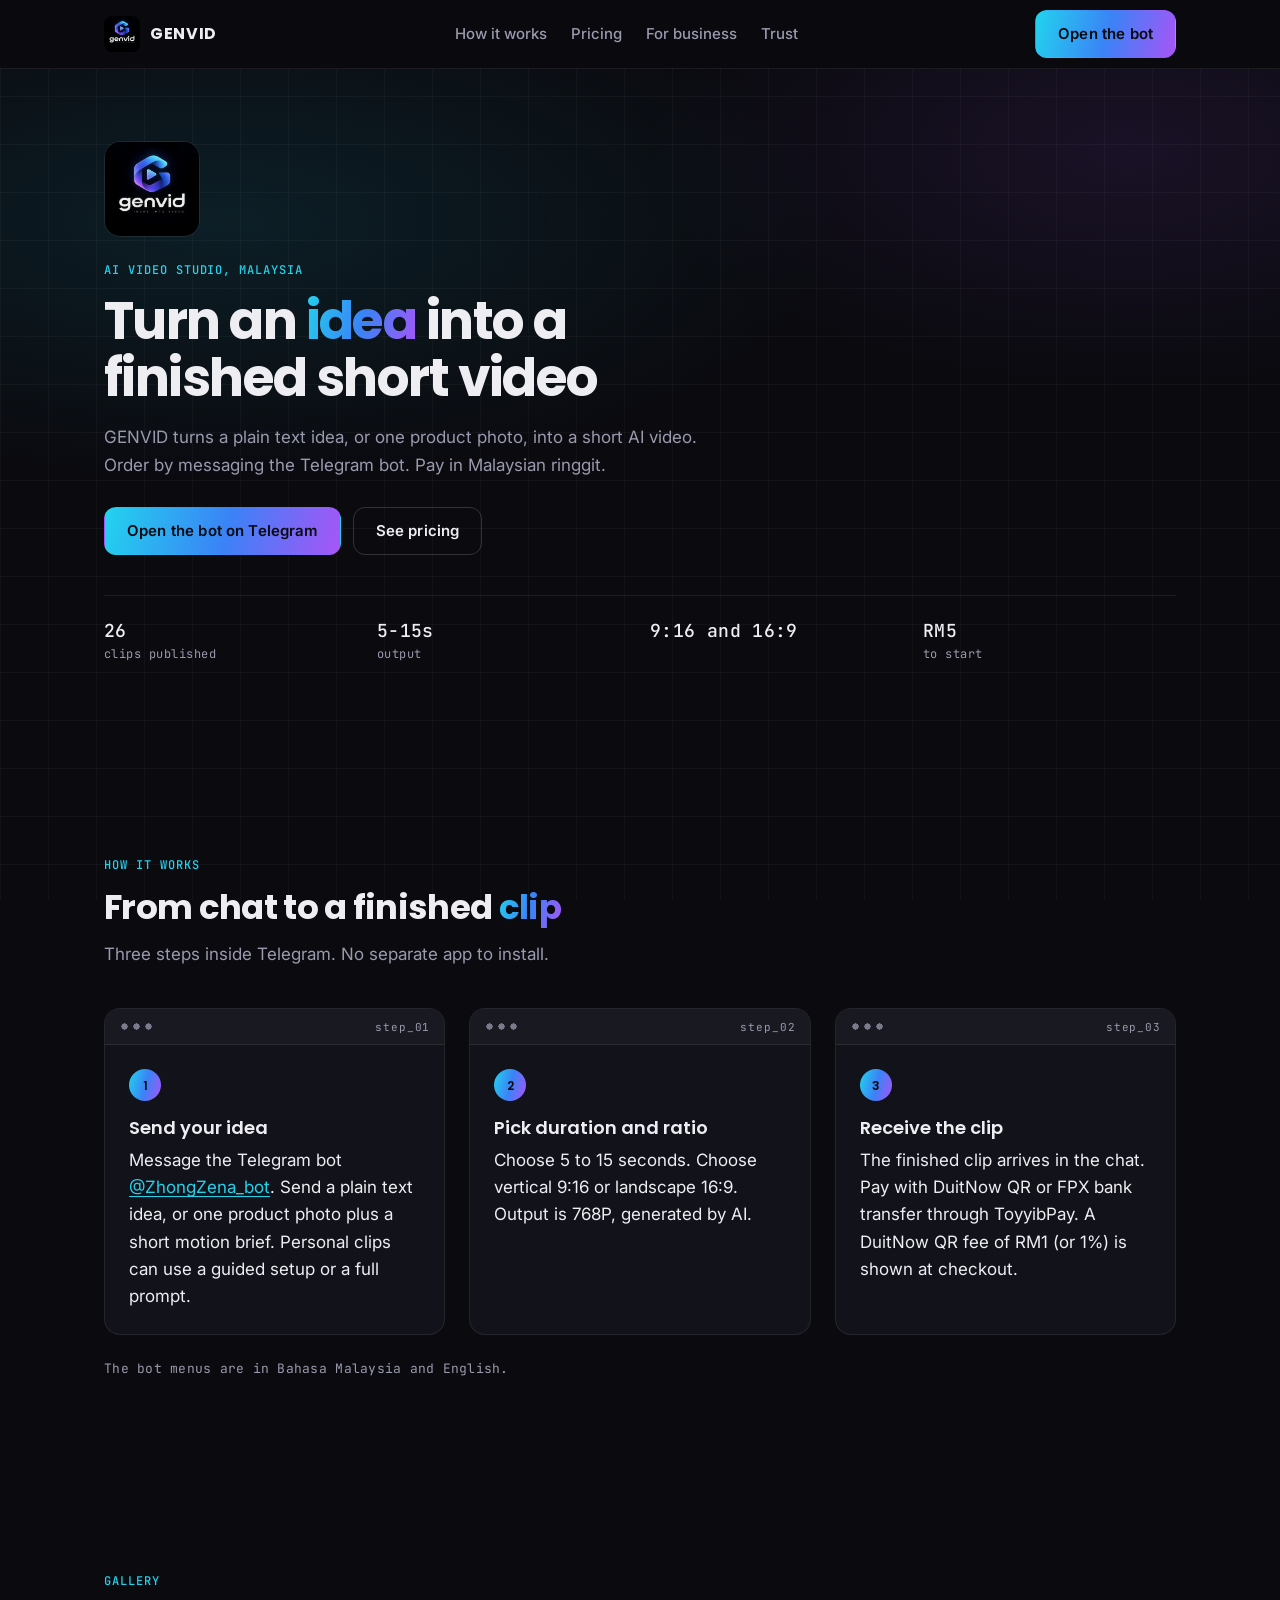
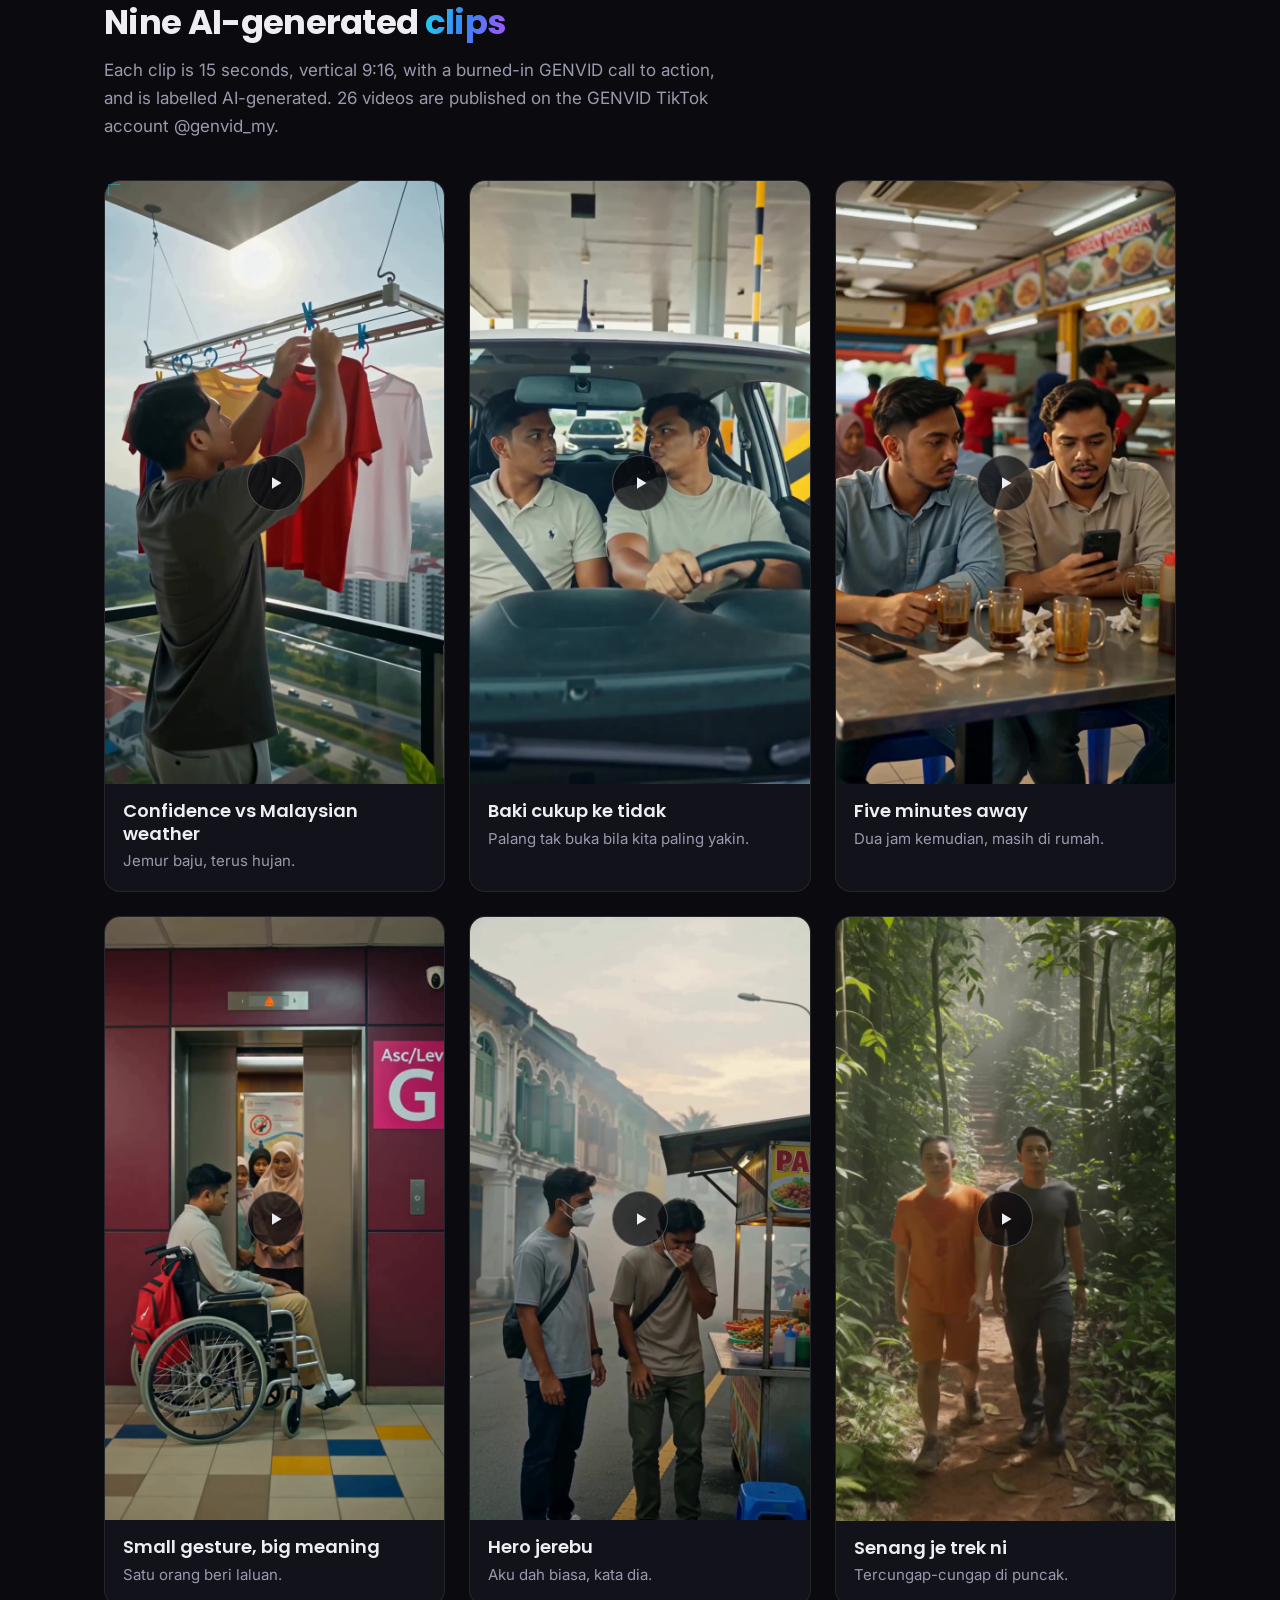
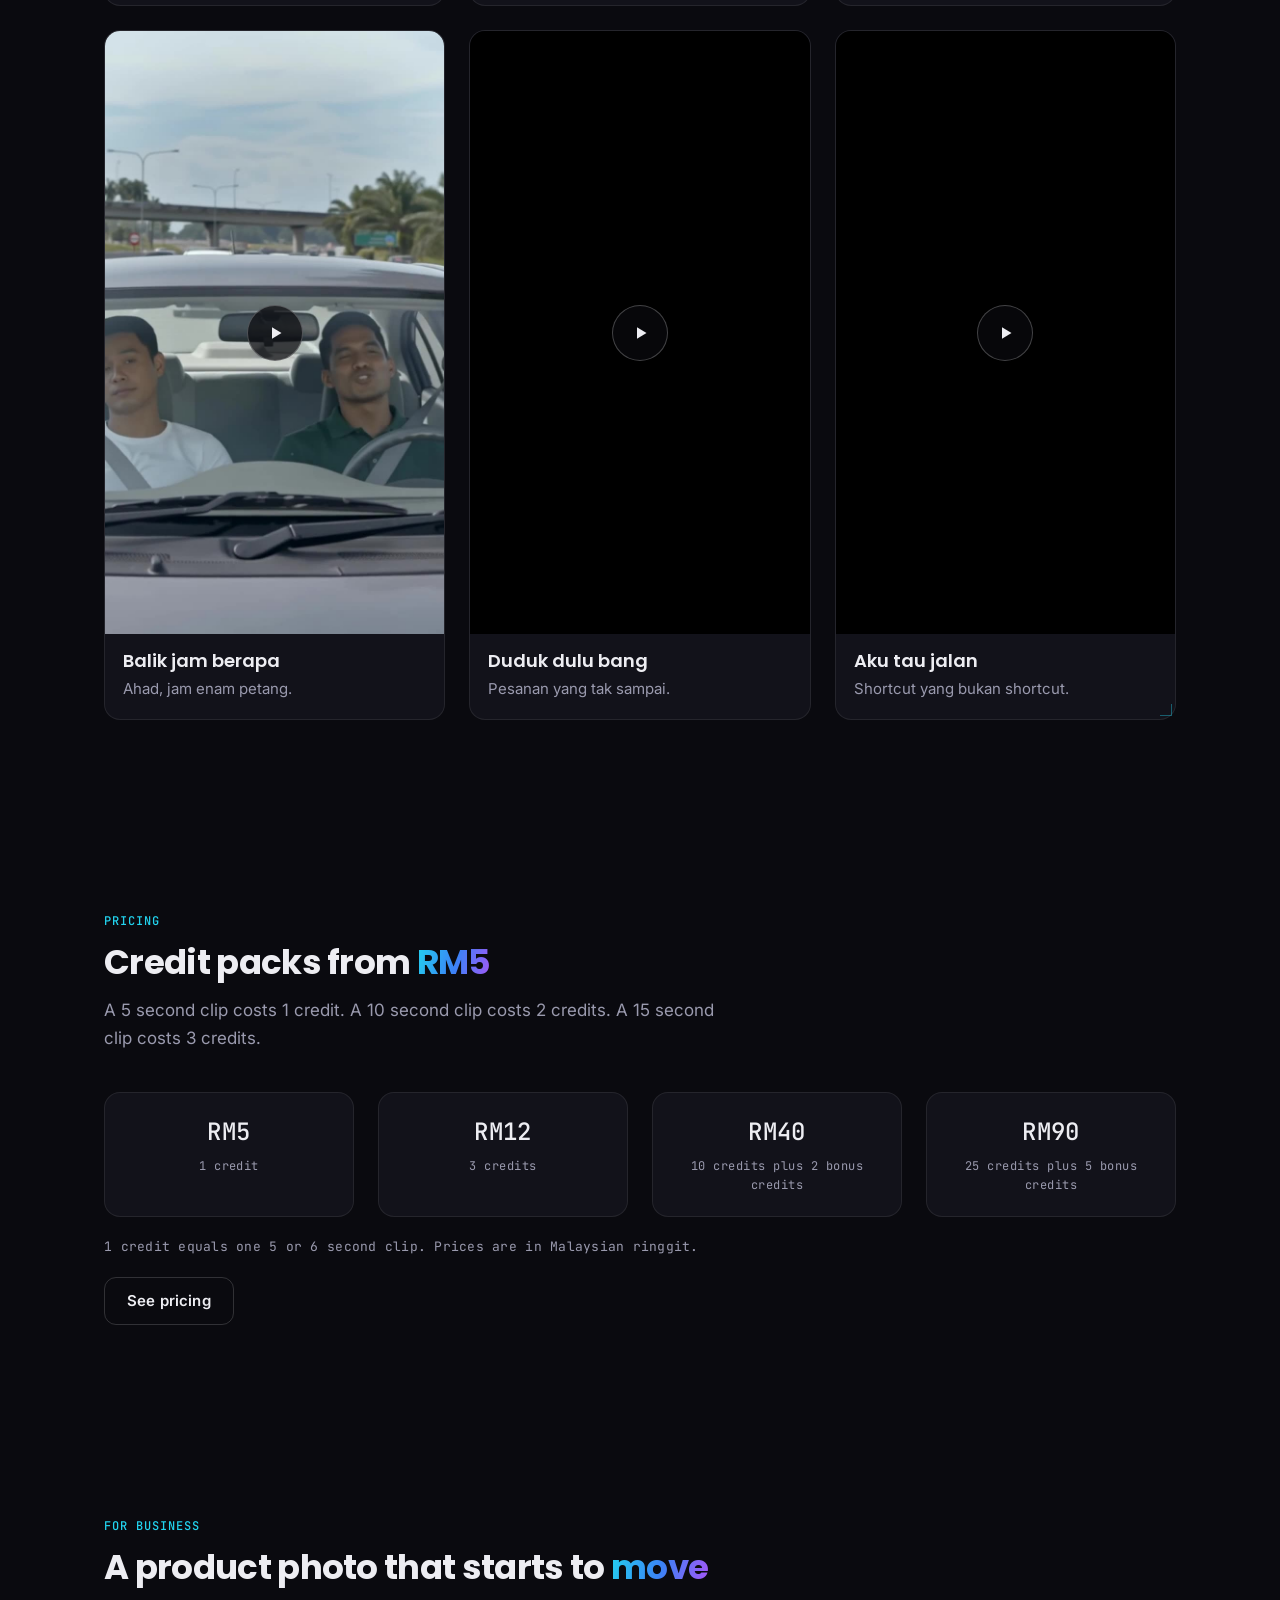
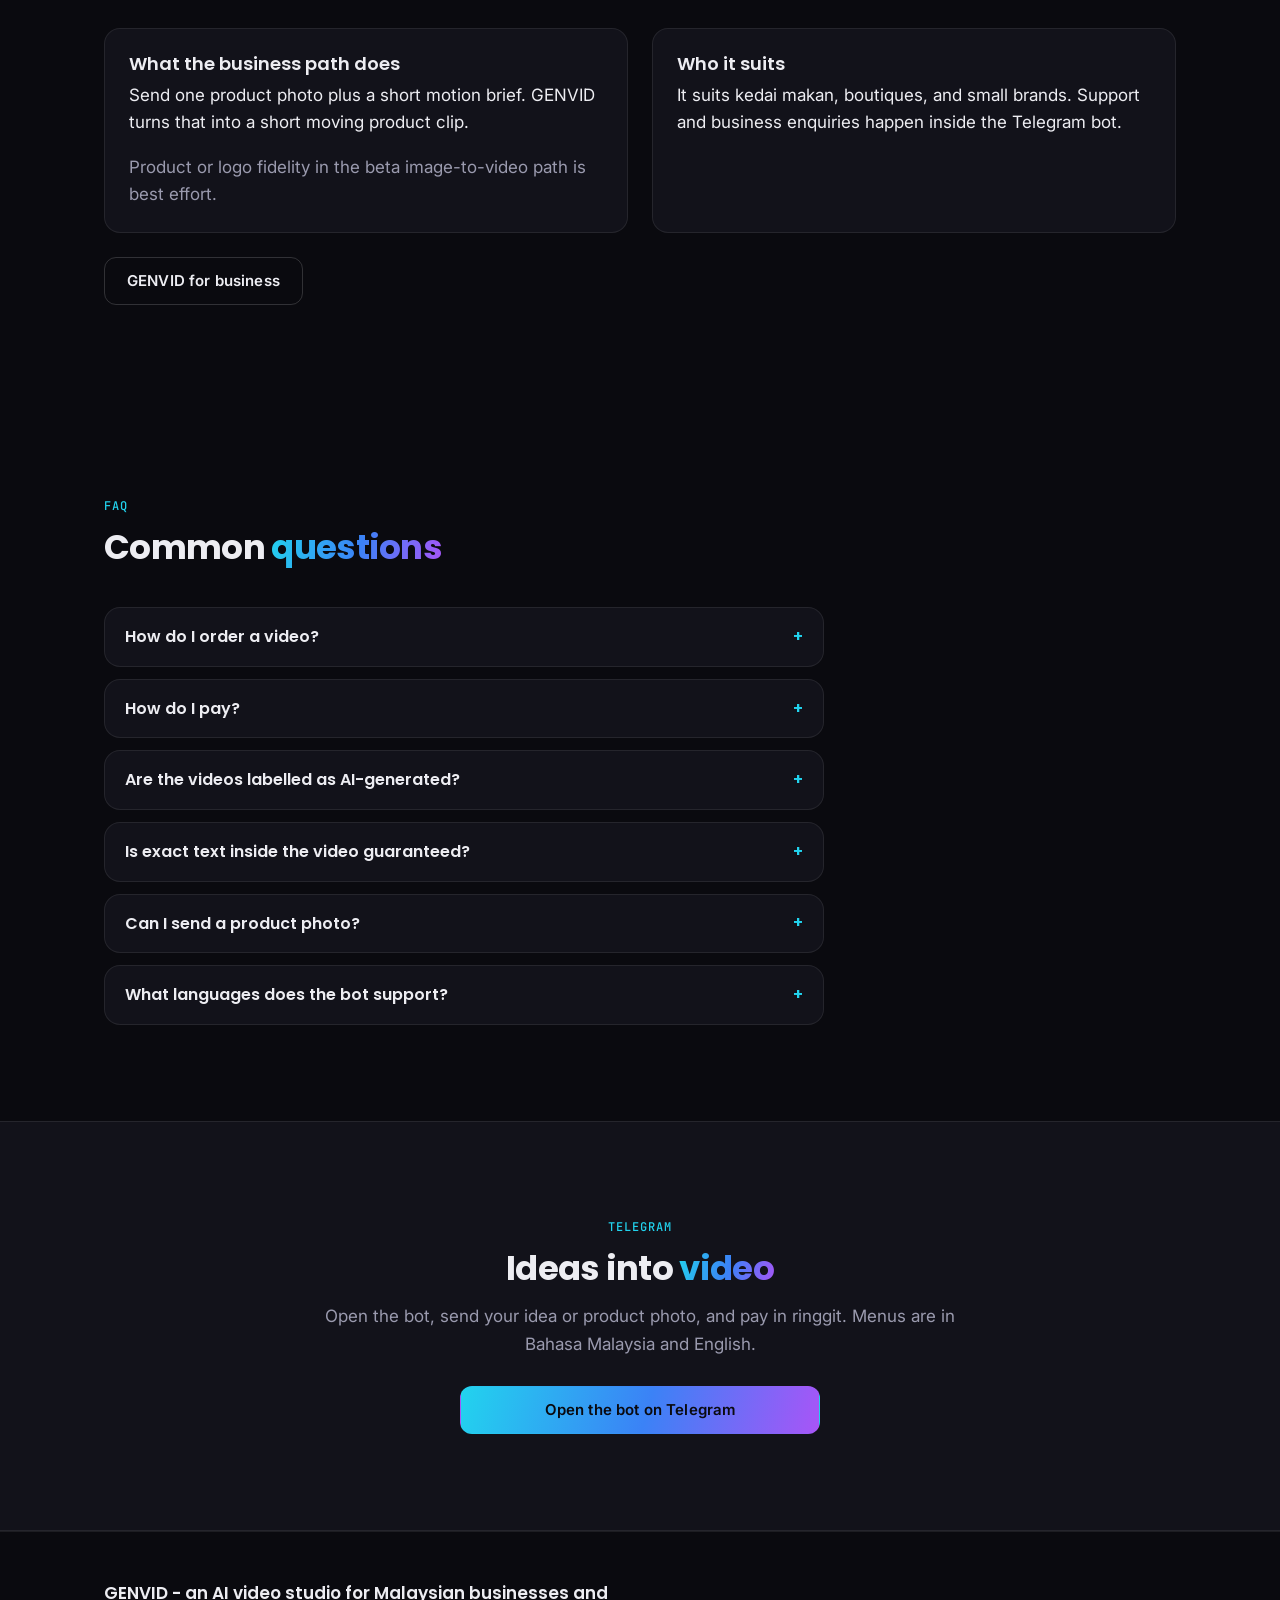
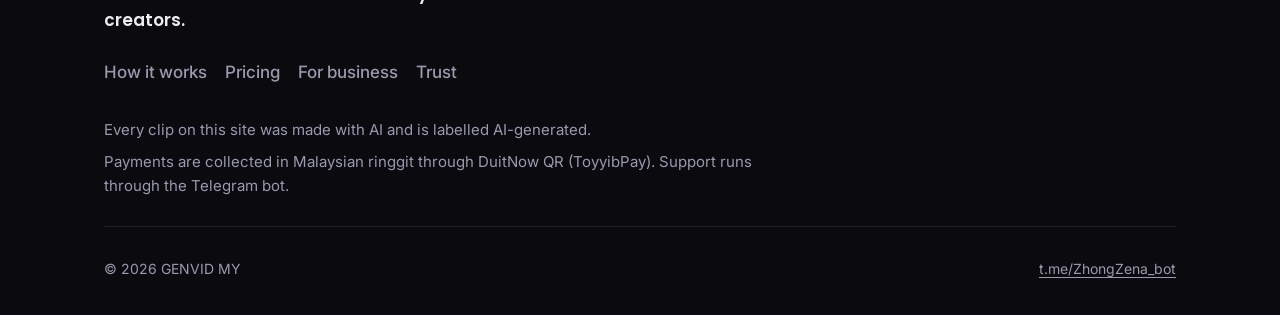
==== docs/index.html @ e19cccda "feat: GENVID marketing site - plain HTML/CSS, tech-themed, 9 real AI clips" ====
<!DOCTYPE html>
<html lang="en">
<head>
  <meta charset="utf-8">
  <meta name="viewport" content="width=device-width, initial-scale=1">
  <meta name="color-scheme" content="dark">
  <meta name="theme-color" content="#0A0A0F">
  <title>GENVID | Ideas into video</title>
  <meta name="description" content="GENVID turns a plain text idea, or one product photo, into a short AI video. Order on Telegram. Pay in RM with DuitNow QR. A Malaysian AI video studio.">
  <link rel="canonical" href="https://raffieeey.github.io/genvid-website/">
  <link rel="icon" href="favicon.png">
  <meta property="og:type" content="website">
  <meta property="og:site_name" content="GENVID">
  <meta property="og:title" content="GENVID | Ideas into video">
  <meta property="og:description" content="GENVID turns a plain text idea, or one product photo, into a short AI video. Order on Telegram. Pay in RM with DuitNow QR. A Malaysian AI video studio.">
  <meta property="og:image" content="https://raffieeey.github.io/genvid-website/og-image.jpg">
  <meta property="og:image:width" content="1200">
  <meta property="og:image:height" content="630">
  <meta property="og:url" content="https://raffieeey.github.io/genvid-website/">
  <link rel="preconnect" href="https://fonts.googleapis.com">
  <link rel="preconnect" href="https://fonts.gstatic.com" crossorigin>
  <link rel="stylesheet" href="https://fonts.googleapis.com/css2?family=Inter:wght@400;500;600&family=JetBrains+Mono:wght@400;500&family=Poppins:wght@600;700&display=swap">
  <link rel="stylesheet" href="css/styles.css">
</head>
<body>
  <a class="skip-link" href="#main">Skip to content</a>

  <header class="nav">
    <div class="nav-inner">
      <a class="nav-brand" href="index.html">
        <img src="favicon.png" width="36" height="36" alt="">
        GENVID
      </a>
      <nav class="nav-links" aria-label="Primary">
        <a href="index.html#how">How it works</a>
        <a href="pricing.html">Pricing</a>
        <a href="business.html">For business</a>
        <a href="trust.html">Trust</a>
      </nav>
      <a class="btn btn-primary nav-cta" href="https://t.me/ZhongZena_bot" target="_blank" rel="noopener">Open the bot</a>
    </div>
  </header>

  <main id="main">
    <section class="section hero" aria-labelledby="hero-title">
      <div class="container">
        <img class="hero-logo" src="logo.jpg" alt="GENVID, Ideas into video" width="96" height="96">
        <p class="eyebrow">AI VIDEO STUDIO, MALAYSIA</p>
        <h1 class="h1" id="hero-title">Turn an <span class="text-gradient">idea</span> into a finished short video</h1>
        <p class="lead">GENVID turns a plain text idea, or one product photo, into a short AI video. Order by messaging the Telegram bot. Pay in Malaysian ringgit.</p>
        <div class="hero-actions">
          <a class="btn btn-primary" href="https://t.me/ZhongZena_bot" target="_blank" rel="noopener">Open the bot on Telegram</a>
          <a class="btn btn-ghost" href="pricing.html">See pricing</a>
        </div>
        <ul class="hero-stats">
          <li><span class="stat-value">26</span>clips published</li>
          <li><span class="stat-value">5-15s</span>output</li>
          <li><span class="stat-value">9:16 and 16:9</span></li>
          <li><span class="stat-value">RM5</span>to start</li>
        </ul>
      </div>
    </section>

    <section class="section" id="how" aria-labelledby="how-title">
      <div class="container">
        <div class="section-head">
          <p class="eyebrow">How it works</p>
          <h2 class="h2" id="how-title">From chat to a finished <span class="text-gradient">clip</span></h2>
          <p class="lead">Three steps inside Telegram. No separate app to install.</p>
        </div>
        <div class="grid-3 how-grid">
          <article class="card">
            <span class="badge">1</span>
            <h3 class="h3">Send your idea</h3>
            <p>Message the Telegram bot <a href="https://t.me/ZhongZena_bot" target="_blank" rel="noopener">@ZhongZena_bot</a>. Send a plain text idea, or one product photo plus a short motion brief. Personal clips can use a guided setup or a full prompt.</p>
          </article>
          <article class="card">
            <span class="badge">2</span>
            <h3 class="h3">Pick duration and ratio</h3>
            <p>Choose 5 to 15 seconds. Choose vertical 9:16 or landscape 16:9. Output is 768P, generated by AI.</p>
          </article>
          <article class="card">
            <span class="badge">3</span>
            <h3 class="h3">Receive the clip</h3>
            <p>The finished clip arrives in the chat. Pay with DuitNow QR or FPX bank transfer through ToyyibPay. A DuitNow QR fee of RM1 (or 1%) is shown at checkout.</p>
          </article>
        </div>
        <p class="muted how-note">The bot menus are in Bahasa Malaysia and English.</p>
      </div>
    </section>

    <section class="section" id="work" aria-labelledby="work-title">
      <div class="container">
        <div class="section-head">
          <p class="eyebrow">Gallery</p>
          <h2 class="h2" id="work-title">Nine AI-generated <span class="text-gradient">clips</span></h2>
          <p class="lead">Each clip is 15 seconds, vertical 9:16, with a burned-in GENVID call to action, and is labelled AI-generated. 26 videos are published on the GENVID TikTok account @genvid_my.</p>
        </div>
        <div class="grid-3 gallery">
          <article class="card clip-card">
            <div class="clip-media">
              <button type="button" class="clip-play" aria-label="Play clip: Confidence vs Malaysian weather">
                <img class="clip-poster" src="clips/posters/laundry-rain.jpg" alt="AI-generated clip: Confidence vs Malaysian weather" width="720" height="1280" loading="lazy" decoding="async">
                <span class="clip-play-icon" aria-hidden="true">
                  <svg width="20" height="20" viewBox="0 0 20 20" focusable="false"><path fill="currentColor" d="M7 4.2v11.6L16.5 10 7 4.2z"></path></svg>
                </span>
              </button>
              <video preload="none" poster="clips/posters/laundry-rain.jpg" hidden playsinline>
                <source src="clips/laundry-rain.mp4" type="video/mp4">
              </video>
            </div>
            <div class="clip-body">
              <h3 class="h3">Confidence vs Malaysian weather</h3>
              <p class="muted">Jemur baju, terus hujan.</p>
            </div>
          </article>
          <article class="card clip-card">
            <div class="clip-media">
              <button type="button" class="clip-play" aria-label="Play clip: Baki cukup ke tidak">
                <img class="clip-poster" src="clips/posters/tng-balance.jpg" alt="AI-generated clip: Baki cukup ke tidak" width="720" height="1280" loading="lazy" decoding="async">
                <span class="clip-play-icon" aria-hidden="true">
                  <svg width="20" height="20" viewBox="0 0 20 20" focusable="false"><path fill="currentColor" d="M7 4.2v11.6L16.5 10 7 4.2z"></path></svg>
                </span>
              </button>
              <video preload="none" poster="clips/posters/tng-balance.jpg" hidden playsinline>
                <source src="clips/tng-balance.mp4" type="video/mp4">
              </video>
            </div>
            <div class="clip-body">
              <h3 class="h3">Baki cukup ke tidak</h3>
              <p class="muted">Palang tak buka bila kita paling yakin.</p>
            </div>
          </article>
          <article class="card clip-card">
            <div class="clip-media">
              <button type="button" class="clip-play" aria-label="Play clip: Five minutes away">
                <img class="clip-poster" src="clips/posters/lima-minit.jpg" alt="AI-generated clip: Five minutes away" width="720" height="1280" loading="lazy" decoding="async">
                <span class="clip-play-icon" aria-hidden="true">
                  <svg width="20" height="20" viewBox="0 0 20 20" focusable="false"><path fill="currentColor" d="M7 4.2v11.6L16.5 10 7 4.2z"></path></svg>
                </span>
              </button>
              <video preload="none" poster="clips/posters/lima-minit.jpg" hidden playsinline>
                <source src="clips/lima-minit.mp4" type="video/mp4">
              </video>
            </div>
            <div class="clip-body">
              <h3 class="h3">Five minutes away</h3>
              <p class="muted">Dua jam kemudian, masih di rumah.</p>
            </div>
          </article>
          <article class="card clip-card">
            <div class="clip-media">
              <button type="button" class="clip-play" aria-label="Play clip: Small gesture, big meaning">
                <img class="clip-poster" src="clips/posters/lift-nasihat.jpg" alt="AI-generated clip: Small gesture, big meaning" width="720" height="1280" loading="lazy" decoding="async">
                <span class="clip-play-icon" aria-hidden="true">
                  <svg width="20" height="20" viewBox="0 0 20 20" focusable="false"><path fill="currentColor" d="M7 4.2v11.6L16.5 10 7 4.2z"></path></svg>
                </span>
              </button>
              <video preload="none" poster="clips/posters/lift-nasihat.jpg" hidden playsinline>
                <source src="clips/lift-nasihat.mp4" type="video/mp4">
              </video>
            </div>
            <div class="clip-body">
              <h3 class="h3">Small gesture, big meaning</h3>
              <p class="muted">Satu orang beri laluan.</p>
            </div>
          </article>
          <article class="card clip-card">
            <div class="clip-media">
              <button type="button" class="clip-play" aria-label="Play clip: Hero jerebu">
                <img class="clip-poster" src="clips/posters/haze-sacrifice.jpg" alt="AI-generated clip: Hero jerebu" width="720" height="1280" loading="lazy" decoding="async">
                <span class="clip-play-icon" aria-hidden="true">
                  <svg width="20" height="20" viewBox="0 0 20 20" focusable="false"><path fill="currentColor" d="M7 4.2v11.6L16.5 10 7 4.2z"></path></svg>
                </span>
              </button>
              <video preload="none" poster="clips/posters/haze-sacrifice.jpg" hidden playsinline>
                <source src="clips/haze-sacrifice.mp4" type="video/mp4">
              </video>
            </div>
            <div class="clip-body">
              <h3 class="h3">Hero jerebu</h3>
              <p class="muted">Aku dah biasa, kata dia.</p>
            </div>
          </article>
          <article class="card clip-card">
            <div class="clip-media">
              <button type="button" class="clip-play" aria-label="Play clip: Senang je trek ni">
                <img class="clip-poster" src="clips/posters/senang-je.jpg" alt="AI-generated clip: Senang je trek ni" width="720" height="1280" loading="lazy" decoding="async">
                <span class="clip-play-icon" aria-hidden="true">
                  <svg width="20" height="20" viewBox="0 0 20 20" focusable="false"><path fill="currentColor" d="M7 4.2v11.6L16.5 10 7 4.2z"></path></svg>
                </span>
              </button>
              <video preload="none" poster="clips/posters/senang-je.jpg" hidden playsinline>
                <source src="clips/senang-je.mp4" type="video/mp4">
              </video>
            </div>
            <div class="clip-body">
              <h3 class="h3">Senang je trek ni</h3>
              <p class="muted">Tercungap-cungap di puncak.</p>
            </div>
          </article>
          <article class="card clip-card">
            <div class="clip-media">
              <button type="button" class="clip-play" aria-label="Play clip: Balik jam berapa">
                <img class="clip-poster" src="clips/posters/balik-jam.jpg" alt="AI-generated clip: Balik jam berapa" width="720" height="1280" loading="lazy" decoding="async">
                <span class="clip-play-icon" aria-hidden="true">
                  <svg width="20" height="20" viewBox="0 0 20 20" focusable="false"><path fill="currentColor" d="M7 4.2v11.6L16.5 10 7 4.2z"></path></svg>
                </span>
              </button>
              <video preload="none" poster="clips/posters/balik-jam.jpg" hidden playsinline>
                <source src="clips/balik-jam.mp4" type="video/mp4">
              </video>
            </div>
            <div class="clip-body">
              <h3 class="h3">Balik jam berapa</h3>
              <p class="muted">Ahad, jam enam petang.</p>
            </div>
          </article>
          <article class="card clip-card">
            <div class="clip-media">
              <button type="button" class="clip-play" aria-label="Play clip: Duduk dulu bang">
                <img class="clip-poster" src="clips/posters/duduk-dulu.jpg" alt="AI-generated clip: Duduk dulu bang" width="720" height="1280" loading="lazy" decoding="async">
                <span class="clip-play-icon" aria-hidden="true">
                  <svg width="20" height="20" viewBox="0 0 20 20" focusable="false"><path fill="currentColor" d="M7 4.2v11.6L16.5 10 7 4.2z"></path></svg>
                </span>
              </button>
              <video preload="none" poster="clips/posters/duduk-dulu.jpg" hidden playsinline>
                <source src="clips/duduk-dulu.mp4" type="video/mp4">
              </video>
            </div>
            <div class="clip-body">
              <h3 class="h3">Duduk dulu bang</h3>
              <p class="muted">Pesanan yang tak sampai.</p>
            </div>
          </article>
          <article class="card clip-card">
            <div class="clip-media">
              <button type="button" class="clip-play" aria-label="Play clip: Aku tau jalan">
                <img class="clip-poster" src="clips/posters/aku-tau-jalan.jpg" alt="AI-generated clip: Aku tau jalan" width="720" height="1280" loading="lazy" decoding="async">
                <span class="clip-play-icon" aria-hidden="true">
                  <svg width="20" height="20" viewBox="0 0 20 20" focusable="false"><path fill="currentColor" d="M7 4.2v11.6L16.5 10 7 4.2z"></path></svg>
                </span>
              </button>
              <video preload="none" poster="clips/posters/aku-tau-jalan.jpg" hidden playsinline>
                <source src="clips/aku-tau-jalan.mp4" type="video/mp4">
              </video>
            </div>
            <div class="clip-body">
              <h3 class="h3">Aku tau jalan</h3>
              <p class="muted">Shortcut yang bukan shortcut.</p>
            </div>
          </article>
        </div>
      </div>
    </section>

    <section class="section" aria-labelledby="packs-title">
      <div class="container">
        <div class="section-head">
          <p class="eyebrow">Pricing</p>
          <h2 class="h2" id="packs-title">Credit packs from <span class="text-gradient">RM5</span></h2>
          <p class="lead">A 5 second clip costs 1 credit. A 10 second clip costs 2 credits. A 15 second clip costs 3 credits.</p>
        </div>
        <div class="grid-2 pack-row">
          <article class="card pack-card">
            <p class="pack-price">RM5</p>
            <p class="muted">1 credit</p>
          </article>
          <article class="card pack-card">
            <p class="pack-price">RM12</p>
            <p class="muted">3 credits</p>
          </article>
          <article class="card pack-card">
            <p class="pack-price">RM40</p>
            <p class="muted">10 credits plus 2 bonus credits</p>
          </article>
          <article class="card pack-card">
            <p class="pack-price">RM90</p>
            <p class="muted">25 credits plus 5 bonus credits</p>
          </article>
        </div>
        <p class="muted pack-note">1 credit equals one 5 or 6 second clip. Prices are in Malaysian ringgit.</p>
        <a class="btn btn-ghost" href="pricing.html">See pricing</a>
      </div>
    </section>

    <section class="section" aria-labelledby="biz-title">
      <div class="container">
        <div class="section-head">
          <p class="eyebrow">For business</p>
          <h2 class="h2" id="biz-title">A product photo that starts to <span class="text-gradient">move</span></h2>
        </div>
        <div class="grid-2">
          <article class="card">
            <h3 class="h3">What the business path does</h3>
            <p>Send one product photo plus a short motion brief. GENVID turns that into a short moving product clip.</p>
            <p class="muted">Product or logo fidelity in the beta image-to-video path is best effort.</p>
          </article>
          <article class="card">
            <h3 class="h3">Who it suits</h3>
            <p>It suits kedai makan, boutiques, and small brands. Support and business enquiries happen inside the Telegram bot.</p>
          </article>
        </div>
        <a class="btn btn-ghost biz-link" href="business.html">GENVID for business</a>
      </div>
    </section>

    <section class="section" id="faq" aria-labelledby="faq-title">
      <div class="container">
        <div class="section-head">
          <p class="eyebrow">FAQ</p>
          <h2 class="h2" id="faq-title">Common <span class="text-gradient">questions</span></h2>
        </div>
        <div class="faq-list">
          <details>
            <summary>How do I order a video?</summary>
            <p>Message the Telegram bot <a href="https://t.me/ZhongZena_bot" target="_blank" rel="noopener">@ZhongZena_bot</a>. Send a plain text idea for a personal clip. Business customers send one product photo plus a short motion brief. Personal video creation can be a guided setup or a full prompt.</p>
          </details>
          <details>
            <summary>How do I pay?</summary>
            <p>Packs are priced in Malaysian ringgit. Pay with DuitNow QR or FPX bank transfer through ToyyibPay. A DuitNow QR fee of RM1 (or 1%) is shown at checkout.</p>
          </details>
          <details>
            <summary>Are the videos labelled as AI-generated?</summary>
            <p>Yes. Every delivered video is labelled AI-generated. Every clip on this site was made with AI and is labelled AI-generated. The store asks buyers to keep that disclosure.</p>
          </details>
          <details>
            <summary>Is exact text inside the video guaranteed?</summary>
            <p>No. Exact text rendered inside a video is not guaranteed.</p>
          </details>
          <details>
            <summary>Can I send a product photo?</summary>
            <p>Yes. Business customers send one product photo plus a short motion brief. GENVID turns that into a short moving product clip. Product or logo fidelity in the beta image-to-video path is best effort.</p>
          </details>
          <details>
            <summary>What languages does the bot support?</summary>
            <p>The bot is bilingual. Menus are in Bahasa Malaysia and English.</p>
          </details>
        </div>
      </div>
    </section>

    <section class="cta-band" aria-labelledby="cta-title">
      <div class="container">
        <p class="eyebrow">Telegram</p>
        <h2 class="h2" id="cta-title">Ideas into <span class="text-gradient">video</span></h2>
        <p class="lead">Open the bot, send your idea or product photo, and pay in ringgit. Menus are in Bahasa Malaysia and English.</p>
        <a class="btn btn-primary" href="https://t.me/ZhongZena_bot" target="_blank" rel="noopener">Open the bot on Telegram</a>
      </div>
    </section>
  </main>

  <footer class="footer">
    <div class="footer-inner">
      <p class="footer-brand">GENVID - an AI video studio for Malaysian businesses and creators.</p>
      <nav aria-label="Footer">
        <a href="index.html#how">How it works</a>
        <a href="pricing.html">Pricing</a>
        <a href="business.html">For business</a>
        <a href="trust.html">Trust</a>
      </nav>
      <p class="muted">Every clip on this site was made with AI and is labelled AI-generated.</p>
      <p class="muted">Payments are collected in Malaysian ringgit through DuitNow QR (ToyyibPay). Support runs through the Telegram bot.</p>
      <div class="footer-bottom">
        <p>© 2026 GENVID MY</p>
        <a href="https://t.me/ZhongZena_bot" target="_blank" rel="noopener">t.me/ZhongZena_bot</a>
      </div>
    </div>
  </footer>

  <script>
    document.querySelectorAll(".clip-play").forEach(function (btn) {
      btn.addEventListener("click", function () {
        var box = btn.parentElement;
        var video = box.querySelector("video");
        btn.hidden = true;
        video.hidden = false;
        video.controls = true;
        video.play();
      });
    });
  </script>
</body>
</html>
---- docs/css/styles.css ----
:root {
  --bg: #0A0A0F;
  --surface: #12121A;
  --border: rgba(255, 255, 255, 0.08);
  --border-strong: rgba(255, 255, 255, 0.16);
  --text: #EDEDF2;
  --muted: #9A9AAE;
  --cyan: #22D3EE;
  --blue: #3B82F6;
  --purple: #A855F7;
  --ink: #0A0A0F;
  --gradient: linear-gradient(105deg, #22D3EE 0%, #3B82F6 52%, #A855F7 100%);
  --font-head: Poppins, system-ui, sans-serif;
  --font-body: Inter, system-ui, sans-serif;
  --font-mono: "JetBrains Mono", ui-monospace, SFMono-Regular, Menlo, Consolas, monospace;
  --radius-card: 16px;
  --radius-btn: 12px;
  --container: 1120px;
  --gutter: 24px;
  --section-y: 64px;
  --focus: #22D3EE;
}

@media (min-width: 1024px) {
  :root {
    --section-y: 96px;
  }
}

*,
*::before,
*::after {
  box-sizing: border-box;
}

html {
  color-scheme: dark;
  scroll-behavior: smooth;
  background: var(--bg);
}

body {
  margin: 0;
  font-family: var(--font-body);
  font-size: 16px;
  line-height: 1.6;
  color: var(--text);
  background-color: var(--bg);
  background-image:
    linear-gradient(to right, rgba(255, 255, 255, 0.03) 1px, transparent 1px),
    linear-gradient(to bottom, rgba(255, 255, 255, 0.03) 1px, transparent 1px);
  background-size: 48px 48px;
  background-attachment: fixed;
  background-position: 0 0;
  overflow-wrap: break-word;
}

@media (min-width: 720px) {
  body {
    font-size: 17px;
  }
}

img,
video,
svg {
  max-width: 100%;
  height: auto;
}

img {
  display: block;
}

a {
  color: var(--cyan);
  text-decoration-thickness: 1px;
  text-underline-offset: 0.18em;
}

a:hover {
  color: var(--text);
}

h1,
.h1,
h2,
.h2,
h3,
.h3 {
  font-family: var(--font-head);
  font-weight: 700;
  line-height: 1.15;
  color: var(--text);
  margin: 0 0 0.4em;
}

.h1,
h1 {
  font-size: 2rem;
  letter-spacing: -0.03em;
}

.h2,
h2 {
  font-size: 1.5rem;
  letter-spacing: -0.02em;
}

.h3,
h3 {
  font-family: var(--font-head);
  font-size: 1.125rem;
  font-weight: 600;
  line-height: 1.25;
  margin: 0 0 0.4em;
}

@media (min-width: 720px) {
  .h1,
  h1 {
    font-size: 2.75rem;
  }

  .h2,
  h2 {
    font-size: 1.875rem;
  }
}

@media (min-width: 1024px) {
  .h1,
  h1 {
    font-size: 3.25rem;
    line-height: 1.1;
  }

  .h2,
  h2 {
    font-size: 2.125rem;
  }
}

p {
  margin: 0 0 1em;
}

p:last-child {
  margin-bottom: 0;
}

.lead {
  font-size: 1.0625rem;
  line-height: 1.65;
  color: var(--muted);
  max-width: 40rem;
}

.muted {
  color: var(--muted);
}

.container {
  width: 100%;
  max-width: var(--container);
  margin: 0 auto;
  padding: 0 var(--gutter);
}

.section {
  padding: var(--section-y) 0;
}

.section-tight {
  padding: 40px 0;
}

@media (min-width: 1024px) {
  .section-tight {
    padding: 56px 0;
  }
}

.section-head {
  margin-bottom: 32px;
  max-width: 40rem;
}

@media (min-width: 720px) {
  .section-head {
    margin-bottom: 40px;
  }
}

.stack {
  display: flex;
  flex-direction: column;
  gap: 16px;
}

.grid,
.grid-2,
.grid-3 {
  display: grid;
  gap: 24px;
}

@media (min-width: 720px) {
  .grid-2 {
    grid-template-columns: repeat(2, minmax(0, 1fr));
  }

  .grid-3 {
    grid-template-columns: repeat(2, minmax(0, 1fr));
  }
}

@media (min-width: 1024px) {
  .grid-3 {
    grid-template-columns: repeat(3, minmax(0, 1fr));
  }
}

.divider {
  border: 0;
  height: 1px;
  margin: 0;
  background: linear-gradient(
    90deg,
    transparent 0%,
    rgba(34, 211, 238, 0.55) 22%,
    rgba(59, 130, 246, 0.7) 50%,
    rgba(168, 85, 247, 0.55) 78%,
    transparent 100%
  );
}

.eyebrow {
  margin: 0 0 12px;
  font-family: var(--font-mono);
  font-size: 0.75rem;
  font-weight: 500;
  letter-spacing: 0.08em;
  text-transform: uppercase;
  color: var(--cyan);
}

.text-gradient {
  background: var(--gradient);
  -webkit-background-clip: text;
  background-clip: text;
  color: transparent;
}

.badge {
  display: inline-flex;
  align-items: center;
  justify-content: center;
  min-width: 2rem;
  min-height: 2rem;
  padding: 0 10px;
  margin-bottom: 16px;
  border-radius: 999px;
  font-family: var(--font-head);
  font-size: 0.75rem;
  font-weight: 600;
  background: var(--gradient);
  color: var(--ink);
}

.btn {
  display: inline-flex;
  align-items: center;
  justify-content: center;
  min-height: 44px;
  padding: 14px 22px;
  border: 1px solid transparent;
  border-radius: var(--radius-btn);
  font-family: var(--font-body);
  font-size: 0.9375rem;
  font-weight: 600;
  line-height: 1.2;
  letter-spacing: 0.01em;
  text-decoration: none;
  cursor: pointer;
  white-space: nowrap;
  transition: transform 0.15s ease, filter 0.15s ease, border-color 0.15s ease, background-color 0.15s ease;
}

.btn-primary {
  background: var(--gradient);
  color: var(--ink);
  border-color: transparent;
}

.btn-primary:hover {
  color: var(--ink);
  filter: brightness(1.08);
  transform: translateY(-1px);
}

.btn-primary:active {
  transform: translateY(0);
}

.btn-ghost {
  background: transparent;
  color: var(--text);
  border-color: var(--border-strong);
}

.btn-ghost:hover {
  color: var(--text);
  border-color: rgba(255, 255, 255, 0.28);
  background: var(--surface);
}

.card {
  background: var(--surface);
  border: 1px solid var(--border);
  border-radius: var(--radius-card);
  padding: 24px;
  transition: border-color 160ms ease, box-shadow 160ms ease;
}

.card:hover {
  border-color: rgba(34, 211, 238, 0.35);
  box-shadow:
    inset 0 1px 0 rgba(255, 255, 255, 0.14),
    0 0 0 1px rgba(34, 211, 238, 0.12),
    0 18px 40px -24px rgba(34, 211, 238, 0.35);
}

.skip-link {
  position: absolute;
  left: 16px;
  top: -48px;
  z-index: 100;
  padding: 10px 16px;
  background: var(--gradient);
  color: var(--ink);
  font-weight: 600;
  text-decoration: none;
  border-radius: var(--radius-btn);
}

.skip-link:focus {
  top: 12px;
  color: var(--ink);
}

.nav {
  position: sticky;
  top: 0;
  z-index: 40;
  background: rgba(10, 10, 15, 0.78);
  border-bottom: 1px solid var(--border);
  backdrop-filter: blur(16px);
  -webkit-backdrop-filter: blur(16px);
}

.nav-inner {
  display: flex;
  flex-wrap: wrap;
  align-items: center;
  gap: 8px 16px;
  max-width: var(--container);
  margin: 0 auto;
  padding: 10px var(--gutter);
  min-width: 0;
}

.nav-brand {
  display: inline-flex;
  align-items: center;
  gap: 10px;
  order: 1;
  min-height: 44px;
  font-family: var(--font-head);
  font-size: 1rem;
  font-weight: 700;
  letter-spacing: 0.04em;
  color: var(--text);
  text-decoration: none;
}

.nav-brand:hover {
  color: var(--text);
}

.nav-brand img {
  width: 36px;
  height: 36px;
  border-radius: 8px;
}

.nav-cta {
  order: 2;
  margin-left: auto;
  flex-shrink: 0;
}

.nav-links {
  display: flex;
  flex-wrap: nowrap;
  align-items: center;
  gap: 0 4px;
  order: 3;
  width: 100%;
  min-width: 0;
  overflow-x: auto;
  overflow-y: hidden;
  white-space: nowrap;
  -webkit-overflow-scrolling: touch;
  scrollbar-width: none;
  -ms-overflow-style: none;
}

.nav-links::-webkit-scrollbar {
  display: none;
  height: 0;
  width: 0;
}

.nav-links a {
  display: inline-flex;
  align-items: center;
  flex: 0 0 auto;
  min-height: 44px;
  padding: 8px 10px;
  color: var(--muted);
  text-decoration: none;
  font-size: 0.9375rem;
  font-weight: 500;
}

.nav-links a:hover {
  color: var(--text);
}

@media (max-width: 399px) {
  .nav-cta {
    padding-left: 14px;
    padding-right: 14px;
  }
}

@media (min-width: 720px) {
  .nav-links {
    width: auto;
    flex: 1;
    order: 2;
    justify-content: center;
    flex-wrap: wrap;
    overflow: visible;
    white-space: normal;
  }

  .nav-cta {
    order: 3;
    margin-left: 0;
  }
}

.hero {
  position: relative;
  padding-top: 48px;
}

.hero::before {
  content: "";
  position: absolute;
  inset: 0;
  z-index: 0;
  pointer-events: none;
  background:
    radial-gradient(ellipse 70% 55% at 18% 22%, rgba(34, 211, 238, 0.10), transparent 68%),
    radial-gradient(ellipse 55% 50% at 88% 12%, rgba(168, 85, 247, 0.10), transparent 68%);
  animation: hero-glow 24s ease-in-out infinite;
}

@keyframes hero-glow {
  0%,
  100% {
    opacity: 0.62;
  }

  50% {
    opacity: 1;
  }
}

@media (min-width: 1024px) {
  .hero {
    padding-top: 72px;
  }
}

.hero .container {
  position: relative;
  z-index: 1;
}

.hero-logo {
  width: 96px;
  height: 96px;
  margin: 0 0 24px;
  border-radius: var(--radius-card);
  border: 1px solid var(--border);
  object-fit: cover;
}

.hero .h1 {
  max-width: 16ch;
  margin-bottom: 16px;
}

.hero-actions {
  display: flex;
  flex-wrap: wrap;
  gap: 12px;
  margin-top: 28px;
}

.hero-actions .btn {
  width: 100%;
}

@media (min-width: 720px) {
  .hero-actions .btn {
    width: auto;
  }
}

.hero-stats {
  display: grid;
  grid-template-columns: 1fr 1fr;
  gap: 12px 20px;
  list-style: none;
  margin: 40px 0 0;
  padding: 24px 0 0;
  border-top: 1px solid var(--border);
  color: var(--muted);
  font-family: var(--font-mono);
  font-size: 0.75rem;
  letter-spacing: 0.04em;
}

.hero-stats li {
  margin: 0;
}

.stat-value {
  display: block;
  margin: 0 0 4px;
  font-size: 1.125rem;
  font-weight: 500;
  letter-spacing: 0.02em;
  line-height: 1.2;
  color: var(--text);
}

@media (min-width: 720px) {
  .hero-stats {
    grid-template-columns: repeat(4, minmax(0, 1fr));
  }
}

.how-note {
  margin-top: 24px;
  font-family: var(--font-mono);
  font-size: 0.8125rem;
  letter-spacing: 0.02em;
}

@media (min-width: 720px) {
  .how-grid {
    grid-template-columns: repeat(3, minmax(0, 1fr));
  }
}

.how-grid .card {
  position: relative;
  padding-top: 60px;
}

.how-grid .card::before {
  content: "";
  position: absolute;
  top: 0;
  left: 0;
  right: 0;
  height: 36px;
  pointer-events: none;
  border-bottom: 1px solid var(--border);
  border-radius: var(--radius-card) var(--radius-card) 0 0;
  background-color: rgba(255, 255, 255, 0.03);
  background-image:
    radial-gradient(circle, #7A7A8C 3px, transparent 3.25px),
    radial-gradient(circle, #7A7A8C 3px, transparent 3.25px),
    radial-gradient(circle, #7A7A8C 3px, transparent 3.25px);
  background-size: 7px 7px;
  background-position: 16px 50%, 28px 50%, 40px 50%;
  background-repeat: no-repeat;
}

.how-grid .card::after {
  position: absolute;
  top: 0;
  right: 14px;
  height: 36px;
  font-family: var(--font-mono);
  font-size: 0.6875rem;
  font-weight: 400;
  letter-spacing: 0.08em;
  line-height: 36px;
  color: var(--muted);
  pointer-events: none;
}

.how-grid .card:nth-child(1)::after {
  content: "step_01";
}

.how-grid .card:nth-child(2)::after {
  content: "step_02";
}

.how-grid .card:nth-child(3)::after {
  content: "step_03";
}

.gallery {
  position: relative;
}

.gallery::before,
.gallery::after {
  content: "";
  position: absolute;
  width: 12px;
  height: 12px;
  border-color: rgba(34, 211, 238, 0.4);
  border-style: solid;
  pointer-events: none;
  z-index: 2;
}

.gallery::before {
  top: 4px;
  left: 4px;
  border-width: 1px 0 0 1px;
}

.gallery::after {
  right: 4px;
  bottom: 4px;
  border-width: 0 1px 1px 0;
}

.clip-card {
  padding: 0;
  overflow: hidden;
}

.clip-media {
  position: relative;
  aspect-ratio: 9 / 16;
  background: #000;
  overflow: hidden;
}

.clip-play {
  position: absolute;
  inset: 0;
  width: 100%;
  height: 100%;
  padding: 0;
  border: 0;
  background: transparent;
  cursor: pointer;
}

.clip-play img,
.clip-media video {
  position: absolute;
  inset: 0;
  width: 100%;
  height: 100%;
  max-width: none;
  object-fit: cover;
}

.clip-play-icon {
  position: absolute;
  top: 50%;
  left: 50%;
  z-index: 1;
  display: grid;
  place-items: center;
  width: 56px;
  height: 56px;
  border-radius: 50%;
  border: 1px solid rgba(255, 255, 255, 0.24);
  background: rgba(10, 10, 15, 0.72);
  color: var(--text);
  transform: translate(-50%, -50%);
  pointer-events: none;
}

.clip-play:hover .clip-play-icon {
  border-color: rgba(255, 255, 255, 0.4);
  transform: translate(-50%, -50%) scale(1.05);
}

.clip-play:focus-visible {
  outline: none;
  box-shadow: inset 0 0 0 2px var(--cyan);
}

.clip-body {
  padding: 16px 18px 18px;
}

.clip-body .h3 {
  margin-bottom: 4px;
}

.clip-body .muted {
  margin: 0;
  font-size: 0.9375rem;
}

.pack-row {
  margin-bottom: 20px;
}

.pack-card {
  text-align: center;
  padding: 20px 16px;
}

.pack-price {
  font-family: var(--font-mono);
  font-size: 1.5rem;
  font-weight: 500;
  letter-spacing: 0.02em;
  margin: 0 0 6px;
}

.pack-card .muted {
  font-family: var(--font-mono);
  font-size: 0.75rem;
  letter-spacing: 0.04em;
}

.pack-note {
  margin: 0 0 20px;
  font-family: var(--font-mono);
  font-size: 0.8125rem;
  letter-spacing: 0.02em;
}

@media (min-width: 1024px) {
  .pack-row {
    grid-template-columns: repeat(4, minmax(0, 1fr));
  }
}

.biz-link {
  margin-top: 24px;
}

.faq-list {
  display: flex;
  flex-direction: column;
  gap: 12px;
  max-width: 720px;
}

.faq-list details {
  background: var(--surface);
  border: 1px solid var(--border);
  border-radius: var(--radius-card);
  padding: 4px 20px 4px 20px;
}

.faq-list summary {
  position: relative;
  list-style: none;
  cursor: pointer;
  min-height: 44px;
  padding: 14px 36px 14px 0;
  font-family: var(--font-head);
  font-size: 1rem;
  font-weight: 600;
  line-height: 1.35;
}

.faq-list summary::-webkit-details-marker {
  display: none;
}

.faq-list summary::after {
  content: "+";
  position: absolute;
  right: 0;
  top: 50%;
  transform: translateY(-50%);
  color: var(--cyan);
  font-weight: 600;
}

.faq-list details[open] summary::after {
  content: "-";
}

.faq-list details p {
  margin: 0 0 16px;
  color: var(--muted);
  max-width: 60ch;
}

.cta-band {
  padding: 64px 0;
  text-align: center;
  background: var(--surface);
  border-block: 1px solid var(--border);
}

.cta-band .container {
  display: flex;
  flex-direction: column;
  align-items: center;
}

.cta-band .lead {
  margin-bottom: 28px;
}

.cta-band .btn {
  width: 100%;
  max-width: 360px;
}

@media (min-width: 1024px) {
  .cta-band {
    padding: 96px 0;
  }
}

.footer {
  padding: 48px 0 24px;
  border-top: 1px solid var(--border);
}

.footer-inner {
  max-width: var(--container);
  margin: 0 auto;
  padding: 0 var(--gutter);
}

.footer-brand {
  margin: 0 0 16px;
  font-family: var(--font-head);
  font-weight: 600;
  max-width: 36rem;
}

.footer-inner nav {
  display: flex;
  flex-wrap: wrap;
  gap: 4px 8px;
  margin: 0 0 24px;
}

.footer-inner nav a {
  display: inline-flex;
  align-items: center;
  min-height: 44px;
  padding: 8px 10px 8px 0;
  color: var(--muted);
  text-decoration: none;
  font-weight: 500;
}

.footer-inner nav a:hover {
  color: var(--text);
}

.footer-inner .muted {
  margin-bottom: 8px;
  max-width: 42rem;
  font-size: 0.9375rem;
}

.footer-bottom {
  display: flex;
  flex-wrap: wrap;
  align-items: center;
  justify-content: space-between;
  gap: 8px 24px;
  margin-top: 28px;
  padding-top: 20px;
  border-top: 1px solid var(--border);
  color: var(--muted);
  font-size: 0.875rem;
}

.footer-bottom p {
  margin: 0;
}

.footer-bottom a {
  display: inline-flex;
  align-items: center;
  min-height: 44px;
  color: var(--muted);
}

.footer-bottom a:hover {
  color: var(--cyan);
}

:focus {
  outline: 2px solid var(--focus);
  outline-offset: 3px;
}

:focus:not(:focus-visible) {
  outline: none;
}

:focus-visible {
  outline: 2px solid var(--focus);
  outline-offset: 3px;
}

::selection {
  background: var(--blue);
  color: #fff;
}

@media (prefers-reduced-motion: reduce) {
  html {
    scroll-behavior: auto;
  }

  *,
  *::before,
  *::after {
    animation: none !important;
    transition: none !important;
  }
}
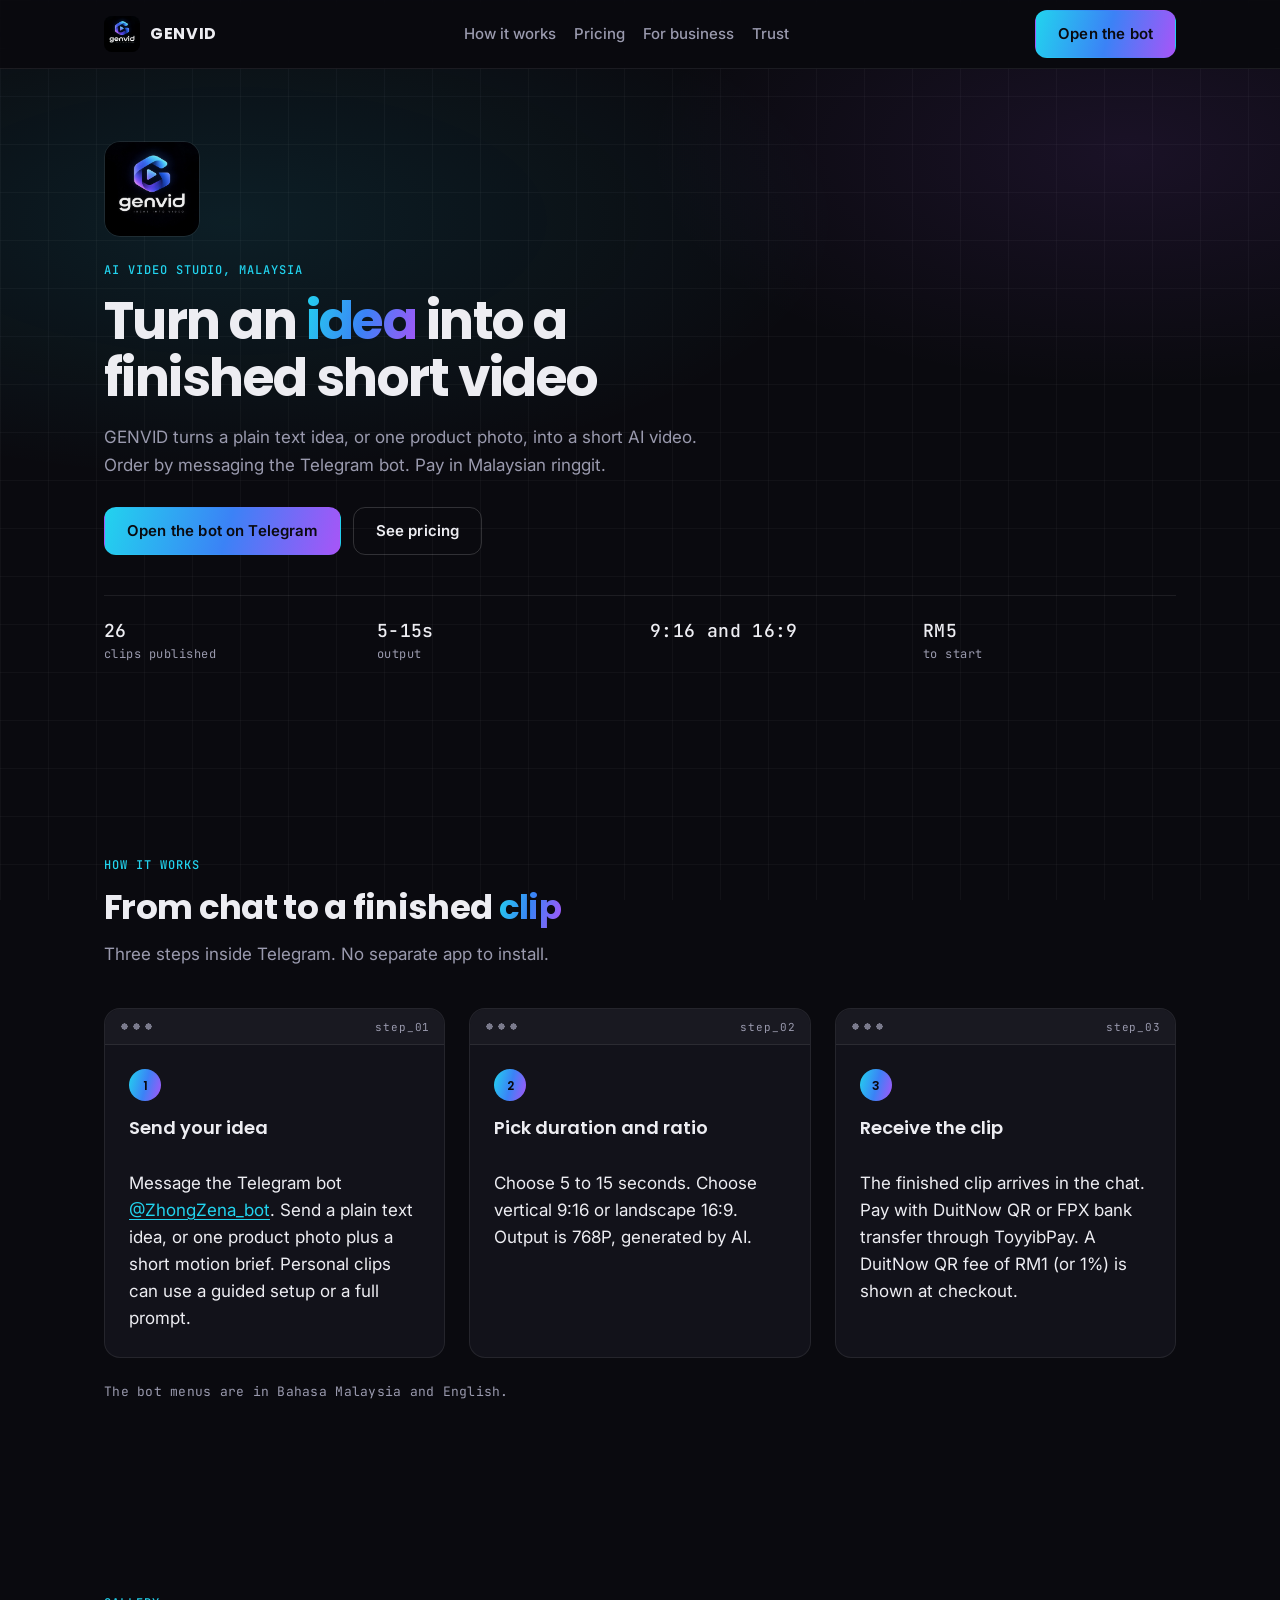
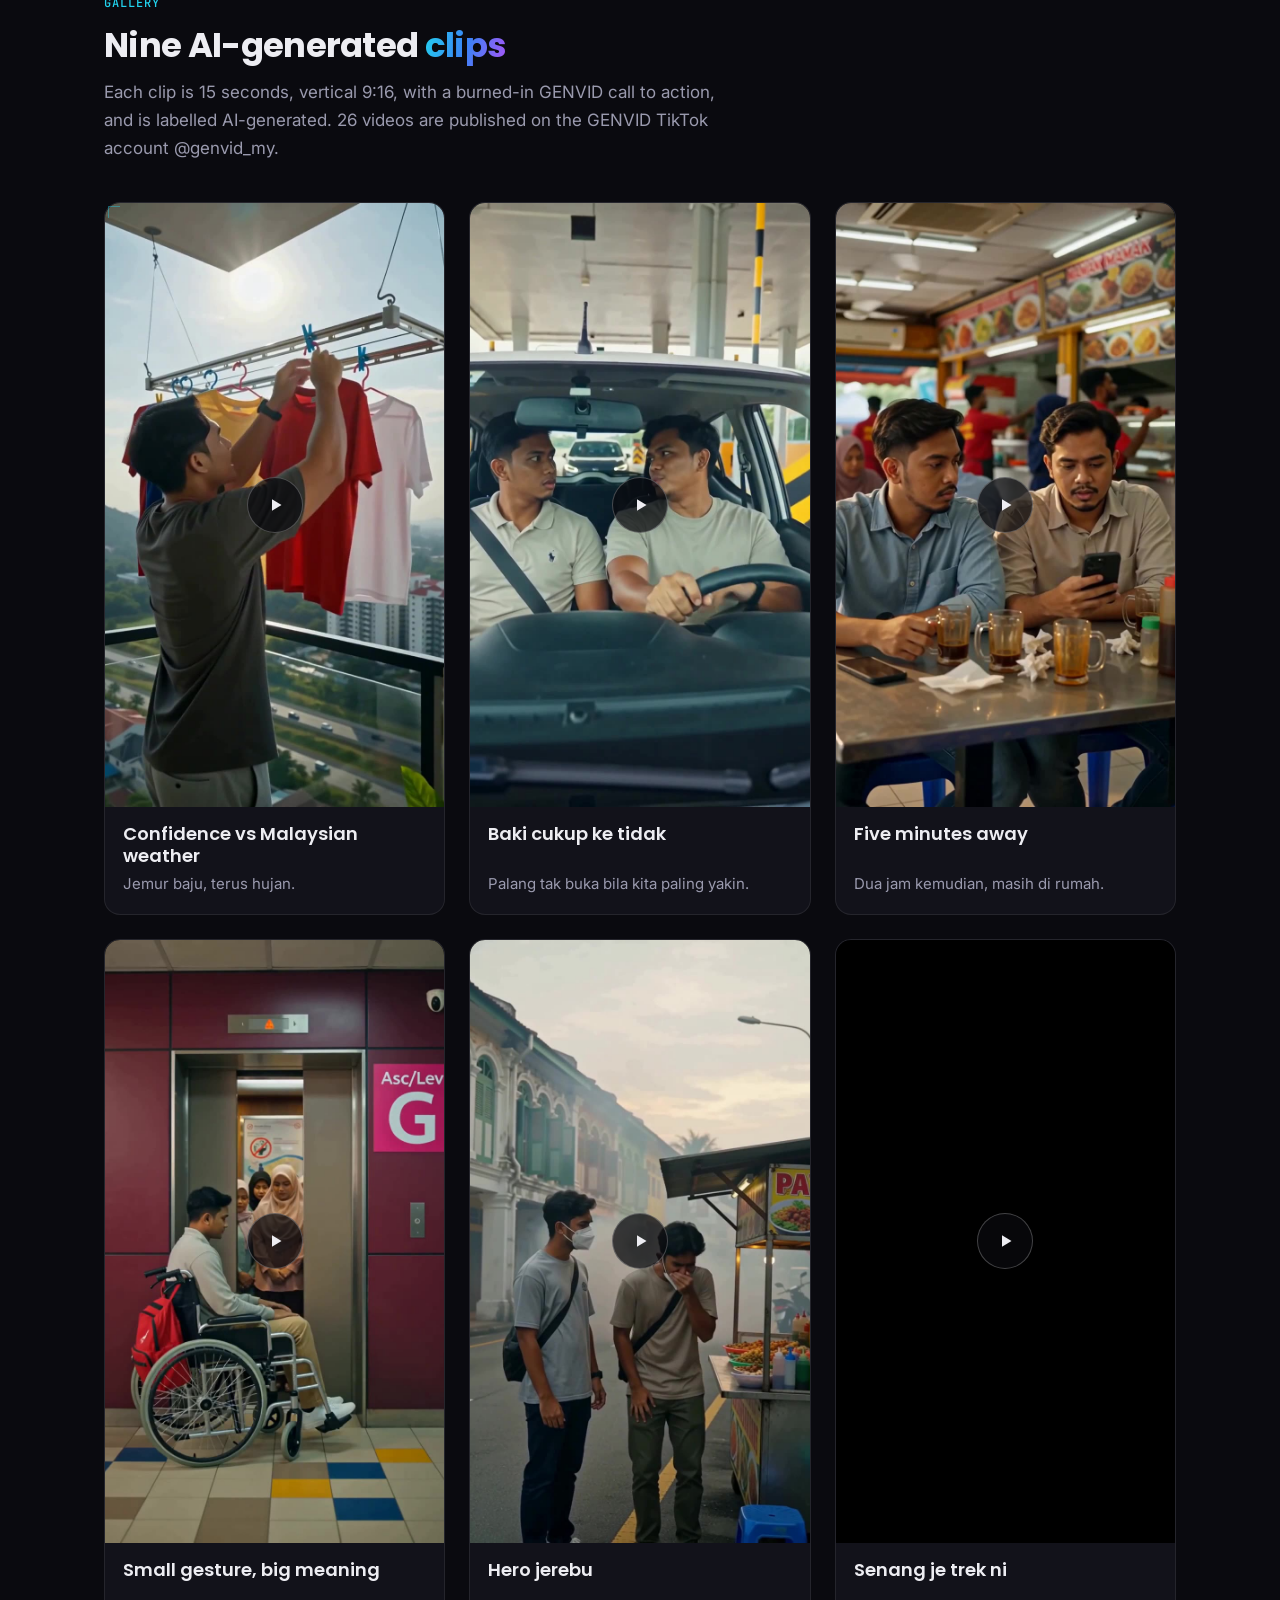
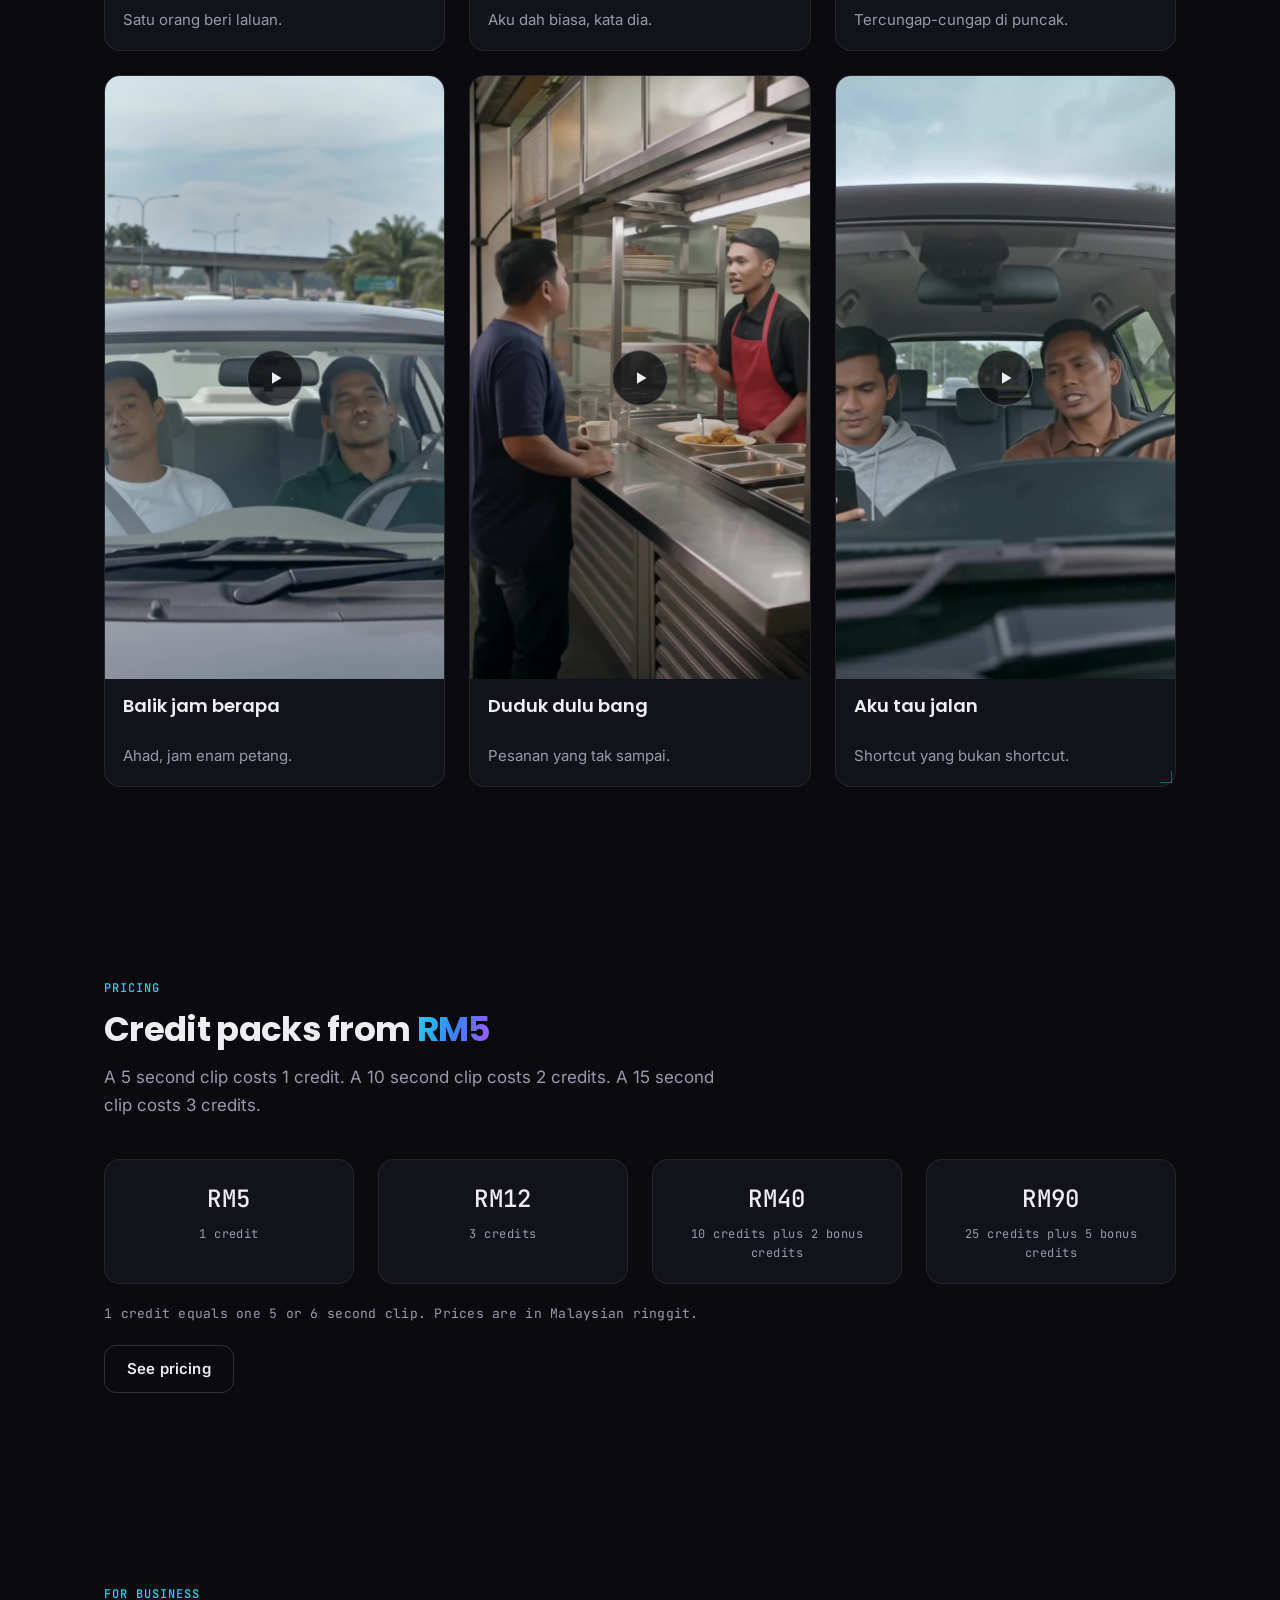
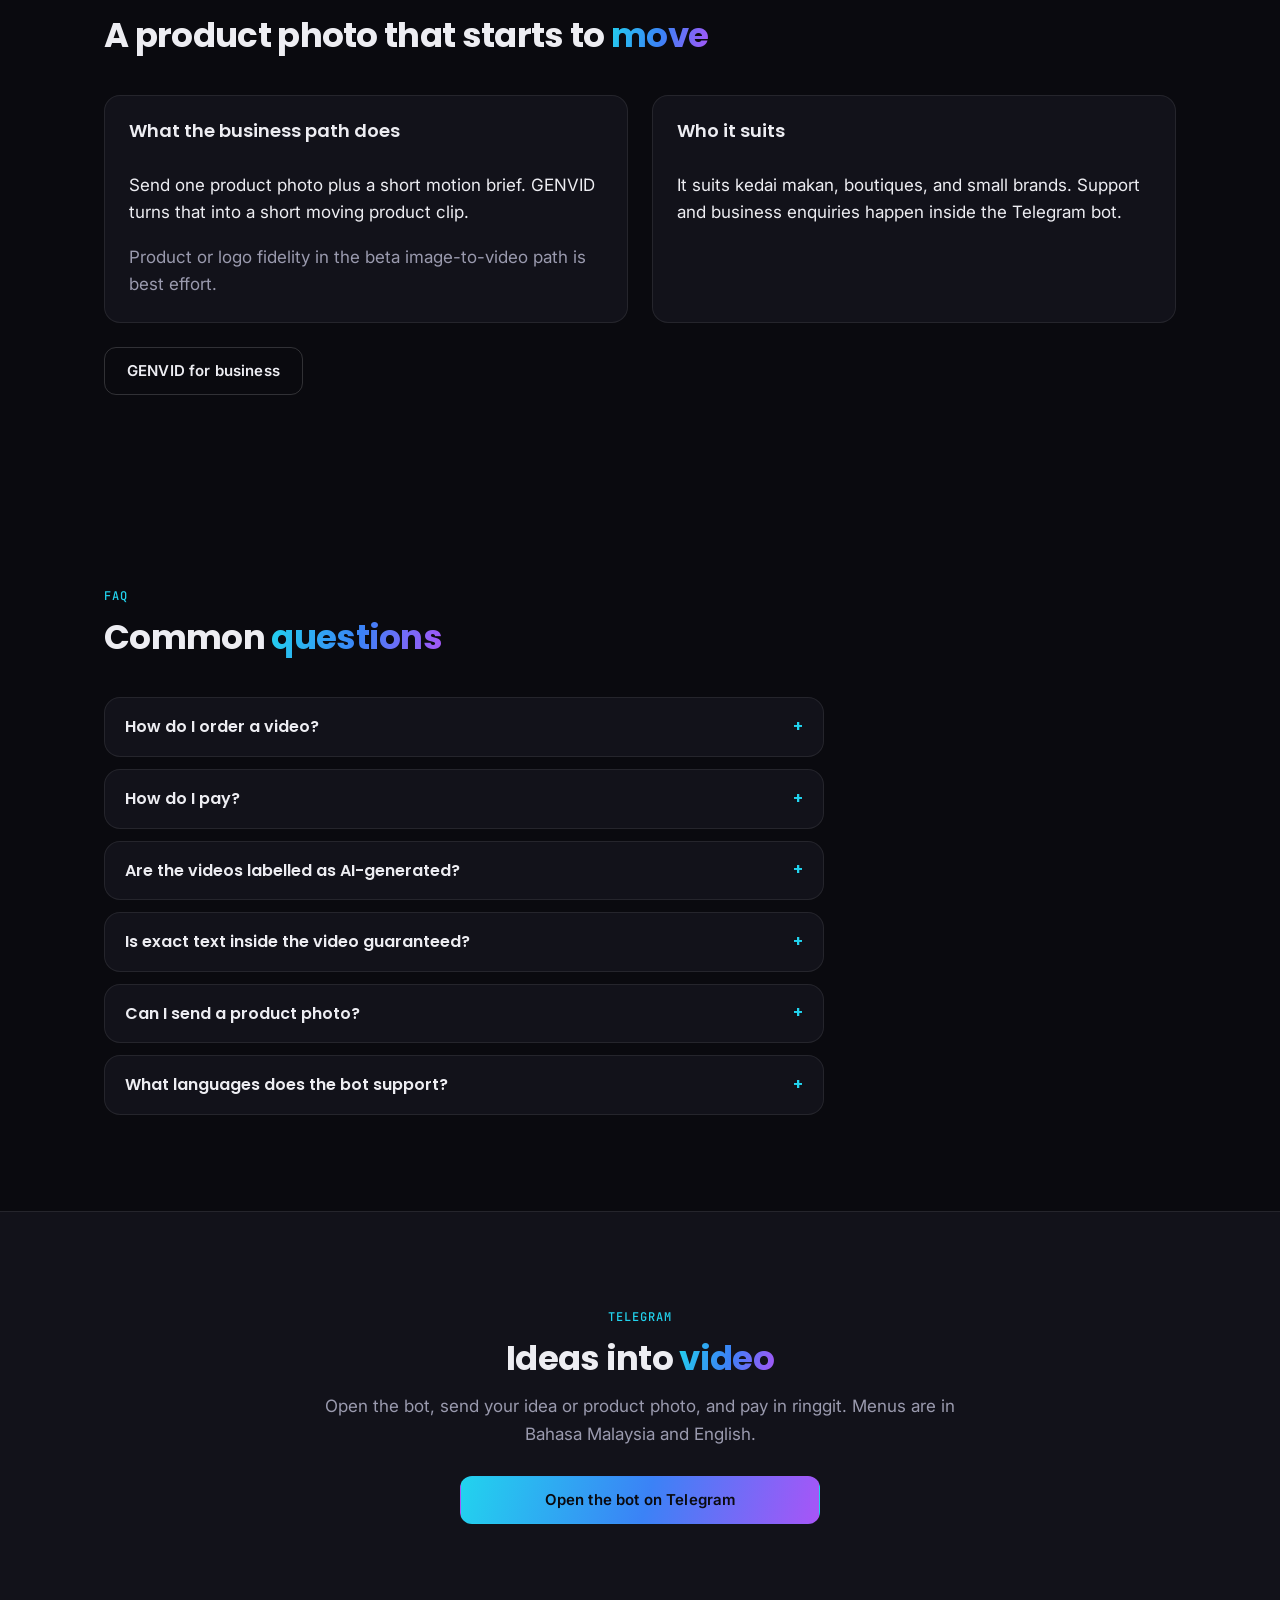
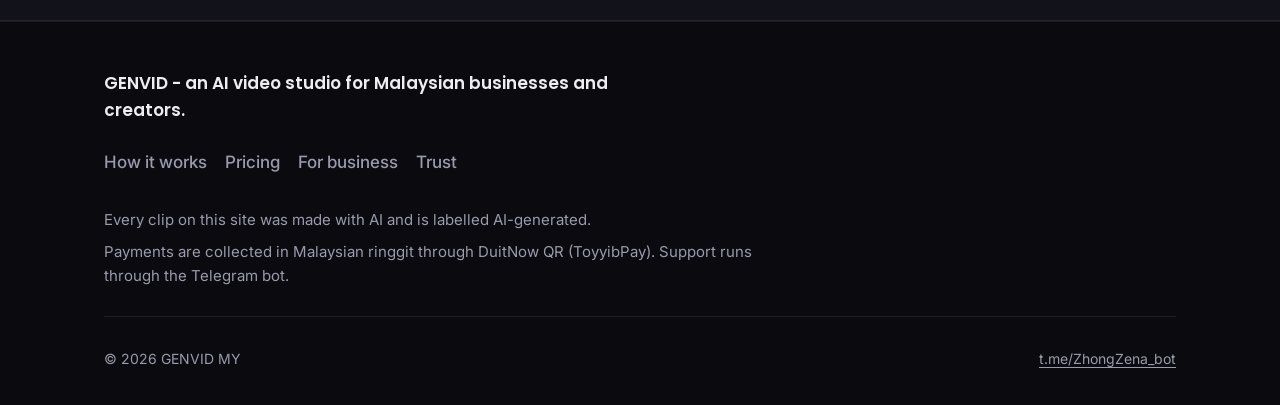
==== commit 548ff742: "feat(seo): JSON-LD structured data, Twitter cards, branded og-image, robots meta, sitemap home canon" ====
--- a/docs/index.html
+++ b/docs/index.html
@@ -5,22 +5,126 @@
   <meta name="viewport" content="width=device-width, initial-scale=1">
   <meta name="color-scheme" content="dark">
   <meta name="theme-color" content="#0A0A0F">
-  <title>GENVID | Ideas into video</title>
+  <title>GENVID | AI video studio Malaysia - turn ideas into video</title>
   <meta name="description" content="GENVID turns a plain text idea, or one product photo, into a short AI video. Order on Telegram. Pay in RM with DuitNow QR. A Malaysian AI video studio.">
+  <meta name="robots" content="index, follow, max-image-preview:large, max-snippet:-1, max-video-preview:-1">
   <link rel="canonical" href="https://raffieeey.github.io/genvid-website/">
   <link rel="icon" href="favicon.png">
   <meta property="og:type" content="website">
   <meta property="og:site_name" content="GENVID">
-  <meta property="og:title" content="GENVID | Ideas into video">
+  <meta property="og:title" content="GENVID | AI video studio Malaysia - turn ideas into video">
   <meta property="og:description" content="GENVID turns a plain text idea, or one product photo, into a short AI video. Order on Telegram. Pay in RM with DuitNow QR. A Malaysian AI video studio.">
-  <meta property="og:image" content="https://raffieeey.github.io/genvid-website/og-image.jpg">
+  <meta property="og:image" content="https://raffieeey.github.io/genvid-website/og-image.jpg?v=2">
   <meta property="og:image:width" content="1200">
   <meta property="og:image:height" content="630">
+  <meta property="og:image:alt" content="GENVID - Ideas into video">
   <meta property="og:url" content="https://raffieeey.github.io/genvid-website/">
+  <meta name="twitter:card" content="summary_large_image">
+  <meta name="twitter:title" content="GENVID | AI video studio Malaysia - turn ideas into video">
+  <meta name="twitter:description" content="GENVID turns a plain text idea, or one product photo, into a short AI video. Order on Telegram. Pay in RM with DuitNow QR. A Malaysian AI video studio.">
+  <meta name="twitter:image" content="https://raffieeey.github.io/genvid-website/og-image.jpg?v=2">
+  <meta name="twitter:image:alt" content="GENVID - Ideas into video">
   <link rel="preconnect" href="https://fonts.googleapis.com">
   <link rel="preconnect" href="https://fonts.gstatic.com" crossorigin>
   <link rel="stylesheet" href="https://fonts.googleapis.com/css2?family=Inter:wght@400;500;600&family=JetBrains+Mono:wght@400;500&family=Poppins:wght@600;700&display=swap">
   <link rel="stylesheet" href="css/styles.css">
+  <script type="application/ld+json">
+  {
+    "@context": "https://schema.org",
+    "@graph": [
+      {
+        "@type": "Organization",
+        "@id": "https://raffieeey.github.io/genvid-website/#organization",
+        "name": "GENVID",
+        "alternateName": "GENVID MY",
+        "url": "https://raffieeey.github.io/genvid-website/",
+        "logo": "https://raffieeey.github.io/genvid-website/logo.jpg",
+        "description": "GENVID turns a plain text idea, or one product photo, into a short AI video. Order on Telegram. Pay in RM with DuitNow QR. A Malaysian AI video studio.",
+        "sameAs": [
+          "https://www.tiktok.com/@genvid_my",
+          "https://t.me/ZhongZena_bot"
+        ]
+      },
+      {
+        "@type": "WebSite",
+        "@id": "https://raffieeey.github.io/genvid-website/#website",
+        "url": "https://raffieeey.github.io/genvid-website/",
+        "name": "GENVID",
+        "inLanguage": "en",
+        "publisher": {
+          "@id": "https://raffieeey.github.io/genvid-website/#organization"
+        }
+      },
+      {
+        "@type": "Service",
+        "@id": "https://raffieeey.github.io/genvid-website/#service",
+        "name": "GENVID AI video generation",
+        "description": "Short AI videos generated from a plain text idea or one product photo. 5 to 15 seconds, 9:16 or 16:9, delivered through the GENVID Telegram bot.",
+        "provider": {
+          "@id": "https://raffieeey.github.io/genvid-website/#organization"
+        },
+        "areaServed": {
+          "@type": "Country",
+          "name": "Malaysia"
+        }
+      },
+      {
+        "@type": "FAQPage",
+        "@id": "https://raffieeey.github.io/genvid-website/#faq",
+        "mainEntity": [
+          {
+            "@type": "Question",
+            "name": "How do I order a video?",
+            "acceptedAnswer": {
+              "@type": "Answer",
+              "text": "Message the Telegram bot @ZhongZena_bot. Send a plain text idea for a personal clip. Business customers send one product photo plus a short motion brief. Personal video creation can be a guided setup or a full prompt."
+            }
+          },
+          {
+            "@type": "Question",
+            "name": "How do I pay?",
+            "acceptedAnswer": {
+              "@type": "Answer",
+              "text": "Packs are priced in Malaysian ringgit. Pay with DuitNow QR or FPX bank transfer through ToyyibPay. A DuitNow QR fee of RM1 (or 1%) is shown at checkout."
+            }
+          },
+          {
+            "@type": "Question",
+            "name": "Are the videos labelled as AI-generated?",
+            "acceptedAnswer": {
+              "@type": "Answer",
+              "text": "Yes. Every delivered video is labelled AI-generated. Every clip on this site was made with AI and is labelled AI-generated. The store asks buyers to keep that disclosure."
+            }
+          },
+          {
+            "@type": "Question",
+            "name": "Is exact text inside the video guaranteed?",
+            "acceptedAnswer": {
+              "@type": "Answer",
+              "text": "No. Exact text rendered inside a video is not guaranteed."
+            }
+          },
+          {
+            "@type": "Question",
+            "name": "Can I send a product photo?",
+            "acceptedAnswer": {
+              "@type": "Answer",
+              "text": "Yes. Business customers send one product photo plus a short motion brief. GENVID turns that into a short moving product clip. Product or logo fidelity in the beta image-to-video path is best effort."
+            }
+          },
+          {
+            "@type": "Question",
+            "name": "What languages does the bot support?",
+            "acceptedAnswer": {
+              "@type": "Answer",
+              "text": "The bot is bilingual. Menus are in Bahasa Malaysia and English."
+            }
+          }
+        ]
+      }
+    ]
+  }
+  </script>
 </head>
 <body>
   <a class="skip-link" href="#main">Skip to content</a>
--- a/docs/css/styles.css
+++ b/docs/css/styles.css
@@ -331,6 +331,32 @@
     0 18px 40px -24px rgba(34, 211, 238, 0.35);
 }
 
+/* Reserve two lines for card titles so rows below stay aligned across a grid. */
+.card > .h3,
+.card > h3,
+.card .clip-body > .h3,
+.card .clip-body > h3 {
+  min-height: 2.4em;
+  min-height: 2lh;
+}
+
+/* Sections targeted by in-page anchors must clear the sticky nav, otherwise the
+   first line or two of the section sits underneath the header after a jump.
+   The nav is 64px tall on mobile (brand row + link row) and 64px on desktop. */
+section[id],
+main > section,
+[id]:target {
+  scroll-margin-top: 80px;
+}
+
+@media (max-width: 719px) {
+  section[id],
+  main > section,
+  [id]:target {
+    scroll-margin-top: 112px;
+  }
+}
+
 .skip-link {
   position: absolute;
   left: 16px;
@@ -404,7 +430,7 @@
   display: flex;
   flex-wrap: nowrap;
   align-items: center;
-  gap: 0 4px;
+  gap: 0 2px;
   order: 3;
   width: 100%;
   min-width: 0;
@@ -427,7 +453,9 @@
   align-items: center;
   flex: 0 0 auto;
   min-height: 44px;
-  padding: 8px 10px;
+  /* 8px side padding keeps all four labels inside a 342px row at 390px wide.
+     Measured: at 10px the row needs 363px and clipped the last label. */
+  padding: 8px 8px;
   color: var(--muted);
   text-decoration: none;
   font-size: 0.9375rem;
@@ -438,10 +466,68 @@
   color: var(--text);
 }
 
+/* Narrow phones: shrink the header controls in steps so the four nav labels and
+   the call to action all fit without horizontal scrolling. Measured overflows with
+   the desktop padding: 29px at 360px wide and 69px at 320px wide. */
 @media (max-width: 399px) {
   .nav-cta {
     padding-left: 14px;
     padding-right: 14px;
+  }
+}
+
+@media (max-width: 379px) {
+  .nav-links {
+    gap: 0 1px;
+  }
+
+  .nav-links a {
+    padding: 8px 6px;
+    font-size: 0.875rem;
+  }
+
+  .nav-cta {
+    padding-left: 11px;
+    padding-right: 11px;
+    font-size: 0.8125rem;
+  }
+
+  .nav-brand {
+    gap: 7px;
+    font-size: 0.9375rem;
+  }
+
+  .nav-brand img {
+    width: 30px;
+    height: 30px;
+  }
+}
+
+/* 320px class devices need one more step down so the row still fits. */
+@media (max-width: 339px) {
+  .nav-links {
+    gap: 0;
+  }
+
+  .nav-links a {
+    padding: 8px 4px;
+    font-size: 0.8125rem;
+  }
+
+  .nav-cta {
+    padding-left: 9px;
+    padding-right: 9px;
+    font-size: 0.75rem;
+  }
+
+  .nav-brand {
+    gap: 5px;
+    font-size: 0.875rem;
+  }
+
+  .nav-brand img {
+    width: 26px;
+    height: 26px;
   }
 }
 
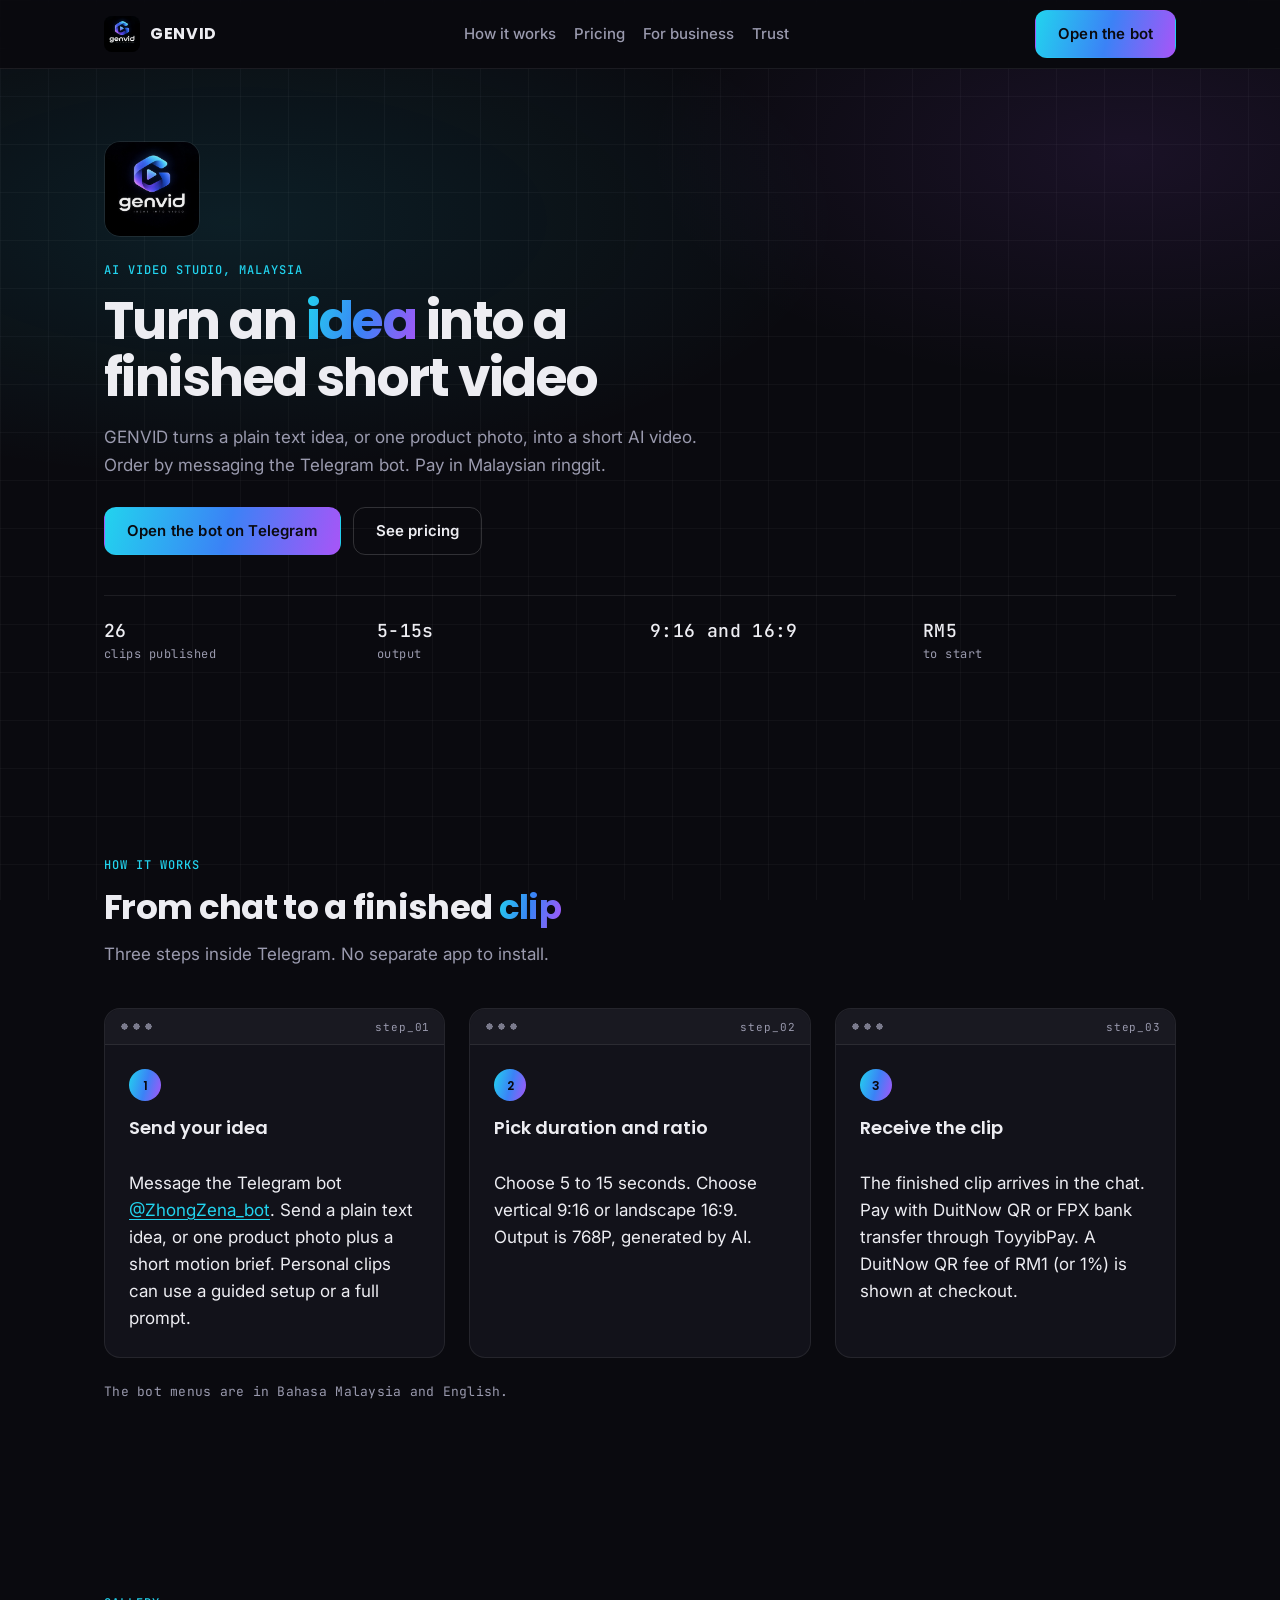
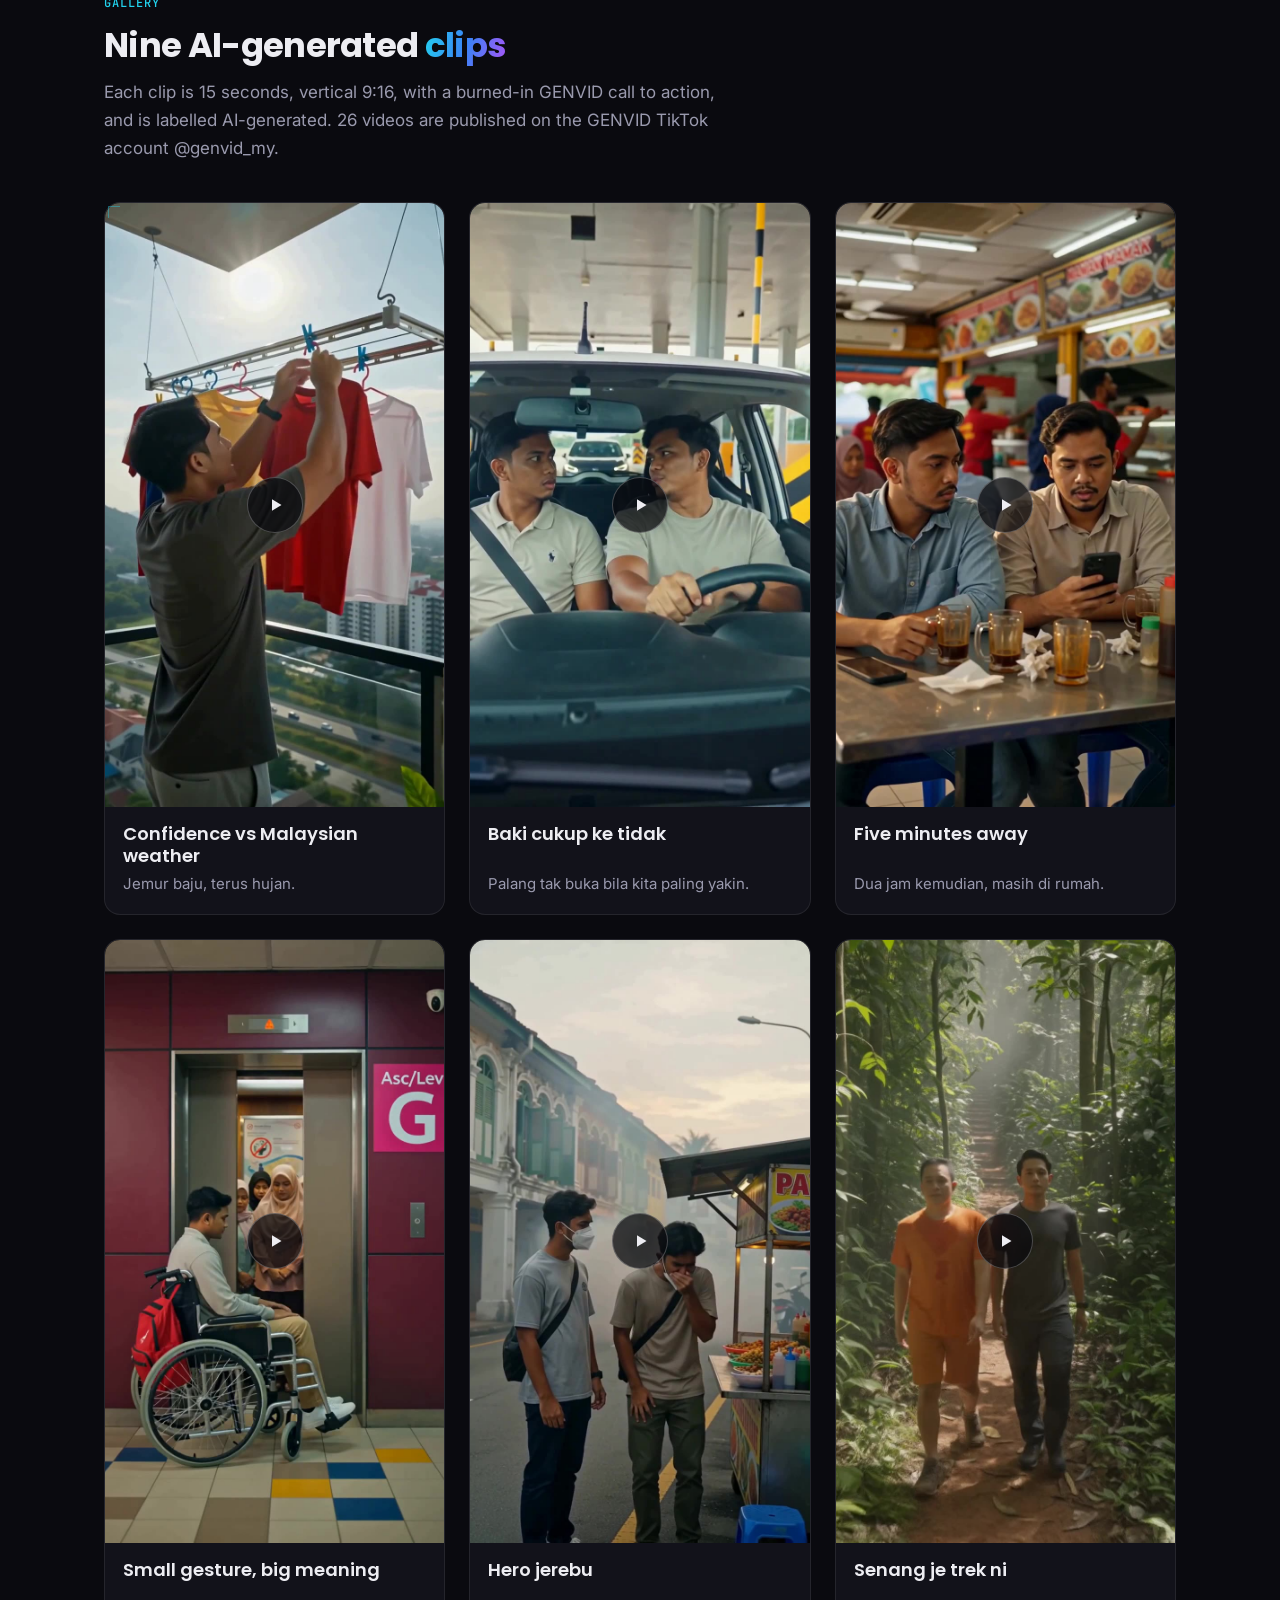
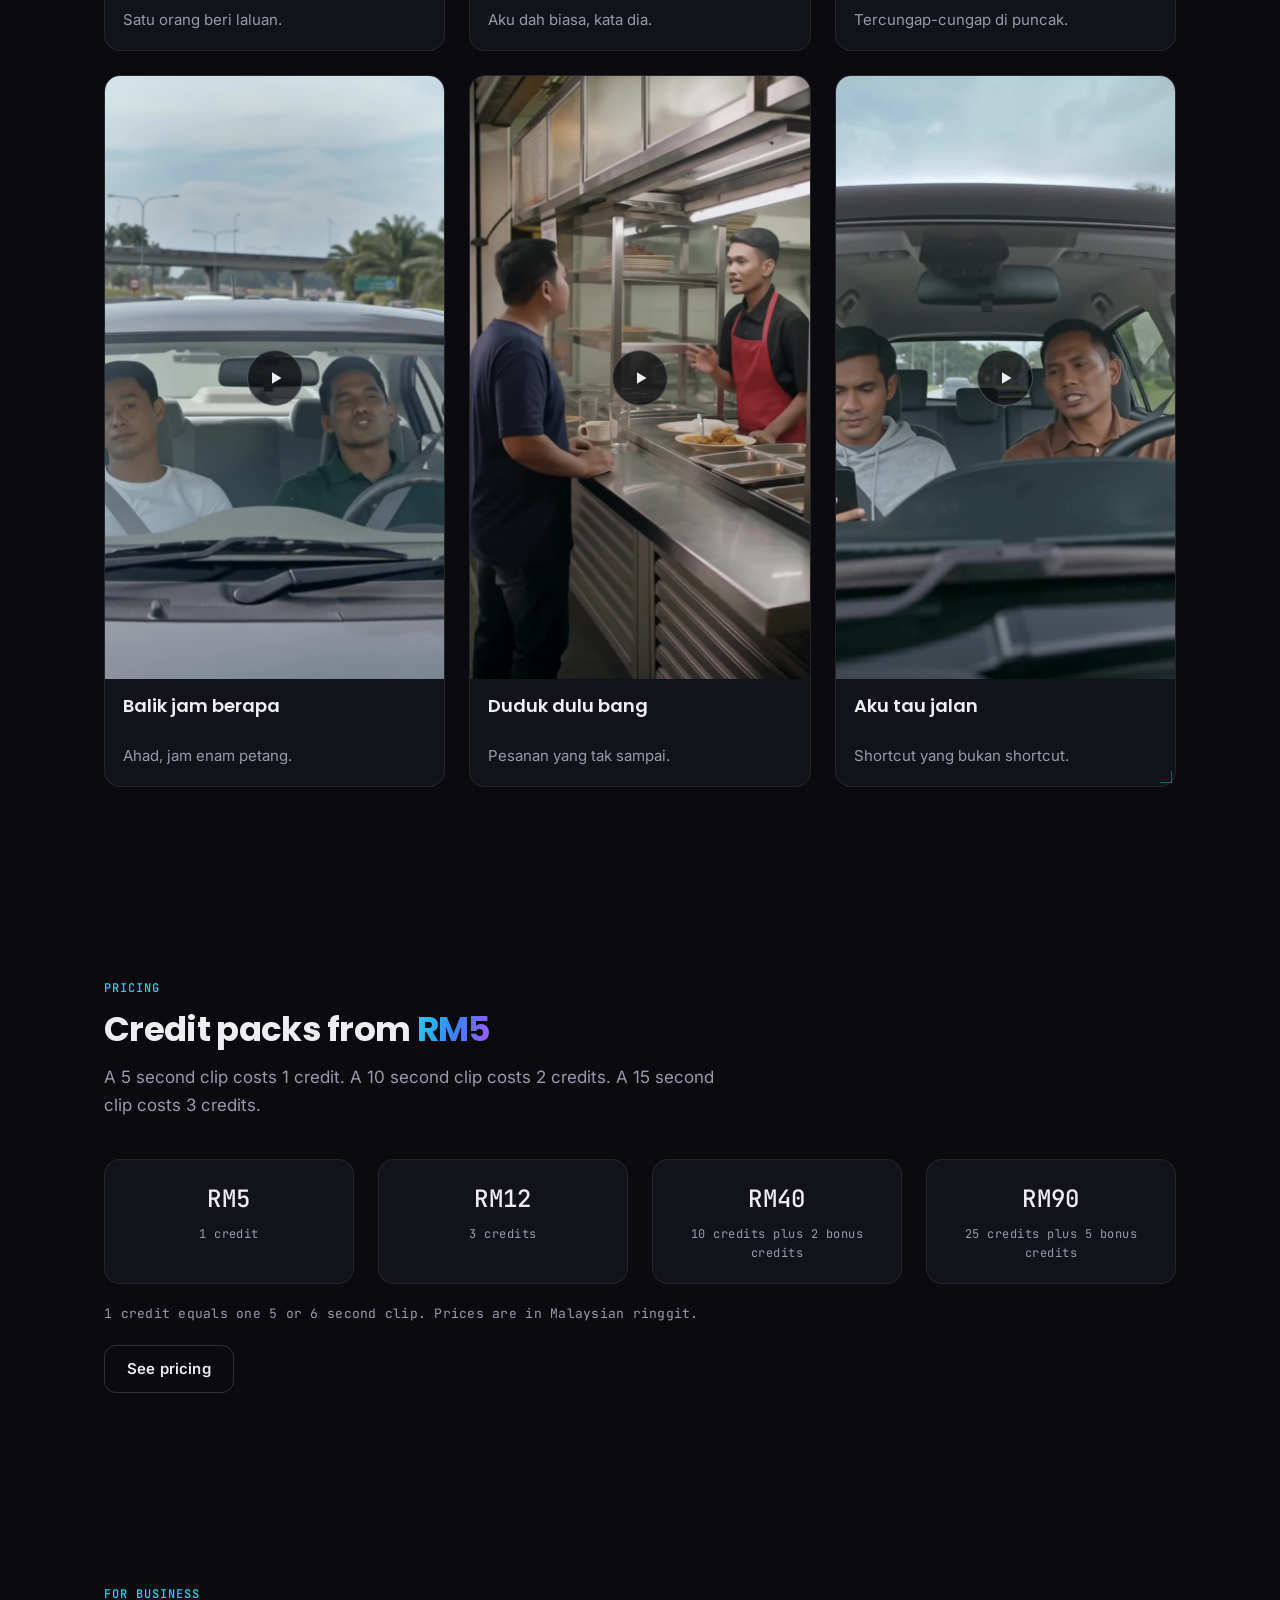
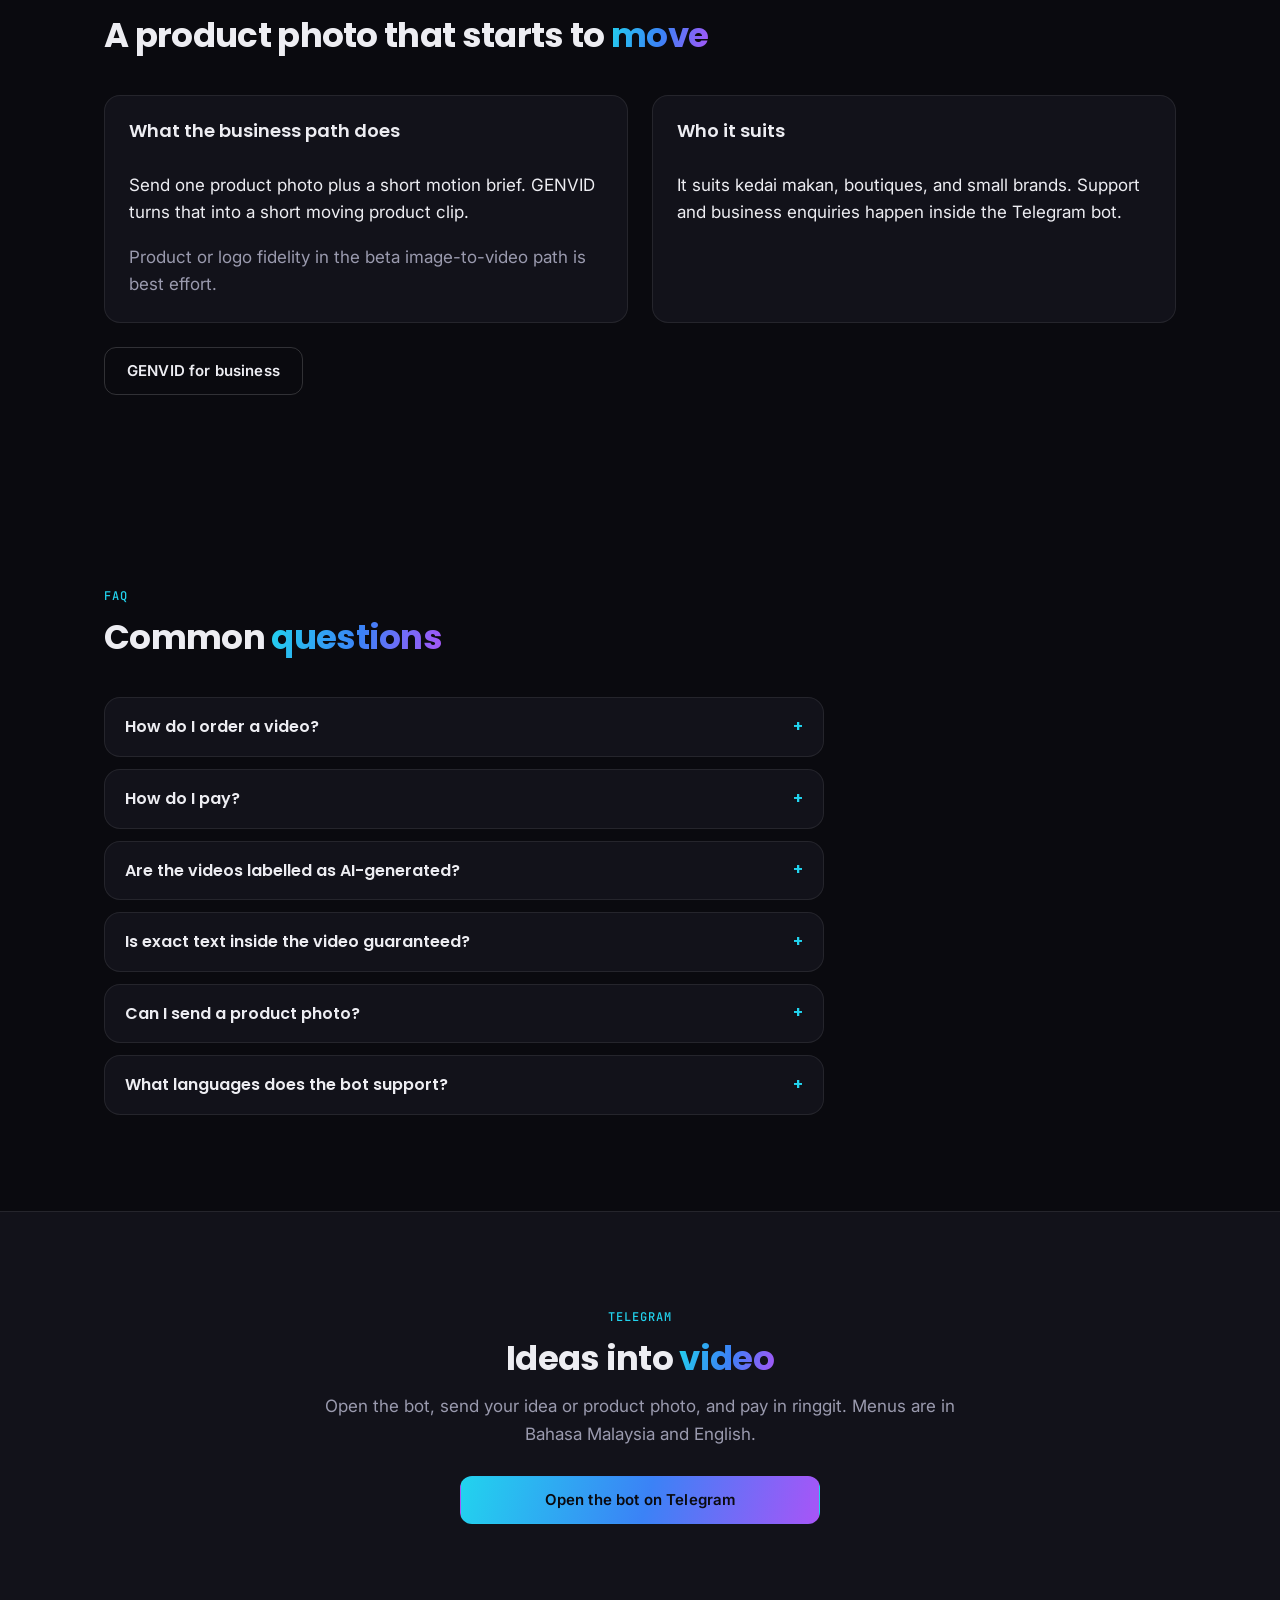
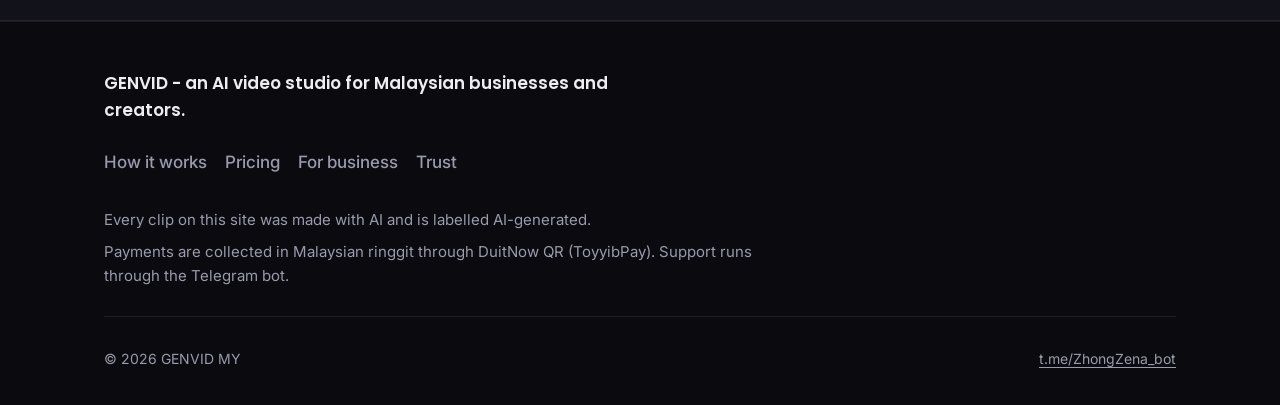
==== commit 821fcee7: "feat(seo): VideoObject structured data for the clip gallery" ====
--- a/docs/index.html
+++ b/docs/index.html
@@ -121,6 +121,184 @@
             }
           }
         ]
+      },
+      {
+        "@type": "ItemList",
+        "name": "GENVID AI clip gallery",
+        "numberOfItems": 9,
+        "itemListElement": [
+          {
+            "@type": "ListItem",
+            "position": 1,
+            "item": {
+              "@type": "VideoObject",
+              "name": "Confidence vs Malaysian weather",
+              "description": "AI-generated clip from GENVID: Confidence vs Malaysian weather. Jemur baju, terus hujan. 15 seconds, vertical 9:16, labelled AI-generated.",
+              "thumbnailUrl": "https://raffieeey.github.io/genvid-website/clips/posters/laundry-rain.jpg",
+              "contentUrl": "https://raffieeey.github.io/genvid-website/clips/laundry-rain.mp4",
+              "uploadDate": "2026-09-13",
+              "duration": "PT15S",
+              "creator": {
+                "@id": "https://raffieeey.github.io/genvid-website/#organization"
+              },
+              "publisher": {
+                "@id": "https://raffieeey.github.io/genvid-website/#organization"
+              }
+            }
+          },
+          {
+            "@type": "ListItem",
+            "position": 2,
+            "item": {
+              "@type": "VideoObject",
+              "name": "Baki cukup ke tidak",
+              "description": "AI-generated clip from GENVID: Baki cukup ke tidak. Palang tak buka bila kita paling yakin. 15 seconds, vertical 9:16, labelled AI-generated.",
+              "thumbnailUrl": "https://raffieeey.github.io/genvid-website/clips/posters/tng-balance.jpg",
+              "contentUrl": "https://raffieeey.github.io/genvid-website/clips/tng-balance.mp4",
+              "uploadDate": "2026-09-13",
+              "duration": "PT15S",
+              "creator": {
+                "@id": "https://raffieeey.github.io/genvid-website/#organization"
+              },
+              "publisher": {
+                "@id": "https://raffieeey.github.io/genvid-website/#organization"
+              }
+            }
+          },
+          {
+            "@type": "ListItem",
+            "position": 3,
+            "item": {
+              "@type": "VideoObject",
+              "name": "Five minutes away",
+              "description": "AI-generated clip from GENVID: Five minutes away. Dua jam kemudian, masih di rumah. 15 seconds, vertical 9:16, labelled AI-generated.",
+              "thumbnailUrl": "https://raffieeey.github.io/genvid-website/clips/posters/lima-minit.jpg",
+              "contentUrl": "https://raffieeey.github.io/genvid-website/clips/lima-minit.mp4",
+              "uploadDate": "2026-09-13",
+              "duration": "PT15S",
+              "creator": {
+                "@id": "https://raffieeey.github.io/genvid-website/#organization"
+              },
+              "publisher": {
+                "@id": "https://raffieeey.github.io/genvid-website/#organization"
+              }
+            }
+          },
+          {
+            "@type": "ListItem",
+            "position": 4,
+            "item": {
+              "@type": "VideoObject",
+              "name": "Small gesture, big meaning",
+              "description": "AI-generated clip from GENVID: Small gesture, big meaning. Satu orang beri laluan. 15 seconds, vertical 9:16, labelled AI-generated.",
+              "thumbnailUrl": "https://raffieeey.github.io/genvid-website/clips/posters/lift-nasihat.jpg",
+              "contentUrl": "https://raffieeey.github.io/genvid-website/clips/lift-nasihat.mp4",
+              "uploadDate": "2026-09-13",
+              "duration": "PT15S",
+              "creator": {
+                "@id": "https://raffieeey.github.io/genvid-website/#organization"
+              },
+              "publisher": {
+                "@id": "https://raffieeey.github.io/genvid-website/#organization"
+              }
+            }
+          },
+          {
+            "@type": "ListItem",
+            "position": 5,
+            "item": {
+              "@type": "VideoObject",
+              "name": "Hero jerebu",
+              "description": "AI-generated clip from GENVID: Hero jerebu. Aku dah biasa, kata dia. 15 seconds, vertical 9:16, labelled AI-generated.",
+              "thumbnailUrl": "https://raffieeey.github.io/genvid-website/clips/posters/haze-sacrifice.jpg",
+              "contentUrl": "https://raffieeey.github.io/genvid-website/clips/haze-sacrifice.mp4",
+              "uploadDate": "2026-09-13",
+              "duration": "PT15S",
+              "creator": {
+                "@id": "https://raffieeey.github.io/genvid-website/#organization"
+              },
+              "publisher": {
+                "@id": "https://raffieeey.github.io/genvid-website/#organization"
+              }
+            }
+          },
+          {
+            "@type": "ListItem",
+            "position": 6,
+            "item": {
+              "@type": "VideoObject",
+              "name": "Senang je trek ni",
+              "description": "AI-generated clip from GENVID: Senang je trek ni. Tercungap-cungap di puncak. 15 seconds, vertical 9:16, labelled AI-generated.",
+              "thumbnailUrl": "https://raffieeey.github.io/genvid-website/clips/posters/senang-je.jpg",
+              "contentUrl": "https://raffieeey.github.io/genvid-website/clips/senang-je.mp4",
+              "uploadDate": "2026-09-13",
+              "duration": "PT15S",
+              "creator": {
+                "@id": "https://raffieeey.github.io/genvid-website/#organization"
+              },
+              "publisher": {
+                "@id": "https://raffieeey.github.io/genvid-website/#organization"
+              }
+            }
+          },
+          {
+            "@type": "ListItem",
+            "position": 7,
+            "item": {
+              "@type": "VideoObject",
+              "name": "Balik jam berapa",
+              "description": "AI-generated clip from GENVID: Balik jam berapa. Ahad, jam enam petang. 15 seconds, vertical 9:16, labelled AI-generated.",
+              "thumbnailUrl": "https://raffieeey.github.io/genvid-website/clips/posters/balik-jam.jpg",
+              "contentUrl": "https://raffieeey.github.io/genvid-website/clips/balik-jam.mp4",
+              "uploadDate": "2026-09-13",
+              "duration": "PT15S",
+              "creator": {
+                "@id": "https://raffieeey.github.io/genvid-website/#organization"
+              },
+              "publisher": {
+                "@id": "https://raffieeey.github.io/genvid-website/#organization"
+              }
+            }
+          },
+          {
+            "@type": "ListItem",
+            "position": 8,
+            "item": {
+              "@type": "VideoObject",
+              "name": "Duduk dulu bang",
+              "description": "AI-generated clip from GENVID: Duduk dulu bang. Pesanan yang tak sampai. 15 seconds, vertical 9:16, labelled AI-generated.",
+              "thumbnailUrl": "https://raffieeey.github.io/genvid-website/clips/posters/duduk-dulu.jpg",
+              "contentUrl": "https://raffieeey.github.io/genvid-website/clips/duduk-dulu.mp4",
+              "uploadDate": "2026-09-13",
+              "duration": "PT15S",
+              "creator": {
+                "@id": "https://raffieeey.github.io/genvid-website/#organization"
+              },
+              "publisher": {
+                "@id": "https://raffieeey.github.io/genvid-website/#organization"
+              }
+            }
+          },
+          {
+            "@type": "ListItem",
+            "position": 9,
+            "item": {
+              "@type": "VideoObject",
+              "name": "Aku tau jalan",
+              "description": "AI-generated clip from GENVID: Aku tau jalan. Shortcut yang bukan shortcut. 15 seconds, vertical 9:16, labelled AI-generated.",
+              "thumbnailUrl": "https://raffieeey.github.io/genvid-website/clips/posters/aku-tau-jalan.jpg",
+              "contentUrl": "https://raffieeey.github.io/genvid-website/clips/aku-tau-jalan.mp4",
+              "uploadDate": "2026-09-13",
+              "duration": "PT15S",
+              "creator": {
+                "@id": "https://raffieeey.github.io/genvid-website/#organization"
+              },
+              "publisher": {
+                "@id": "https://raffieeey.github.io/genvid-website/#organization"
+              }
+            }
+          }
+        ]
       }
     ]
   }
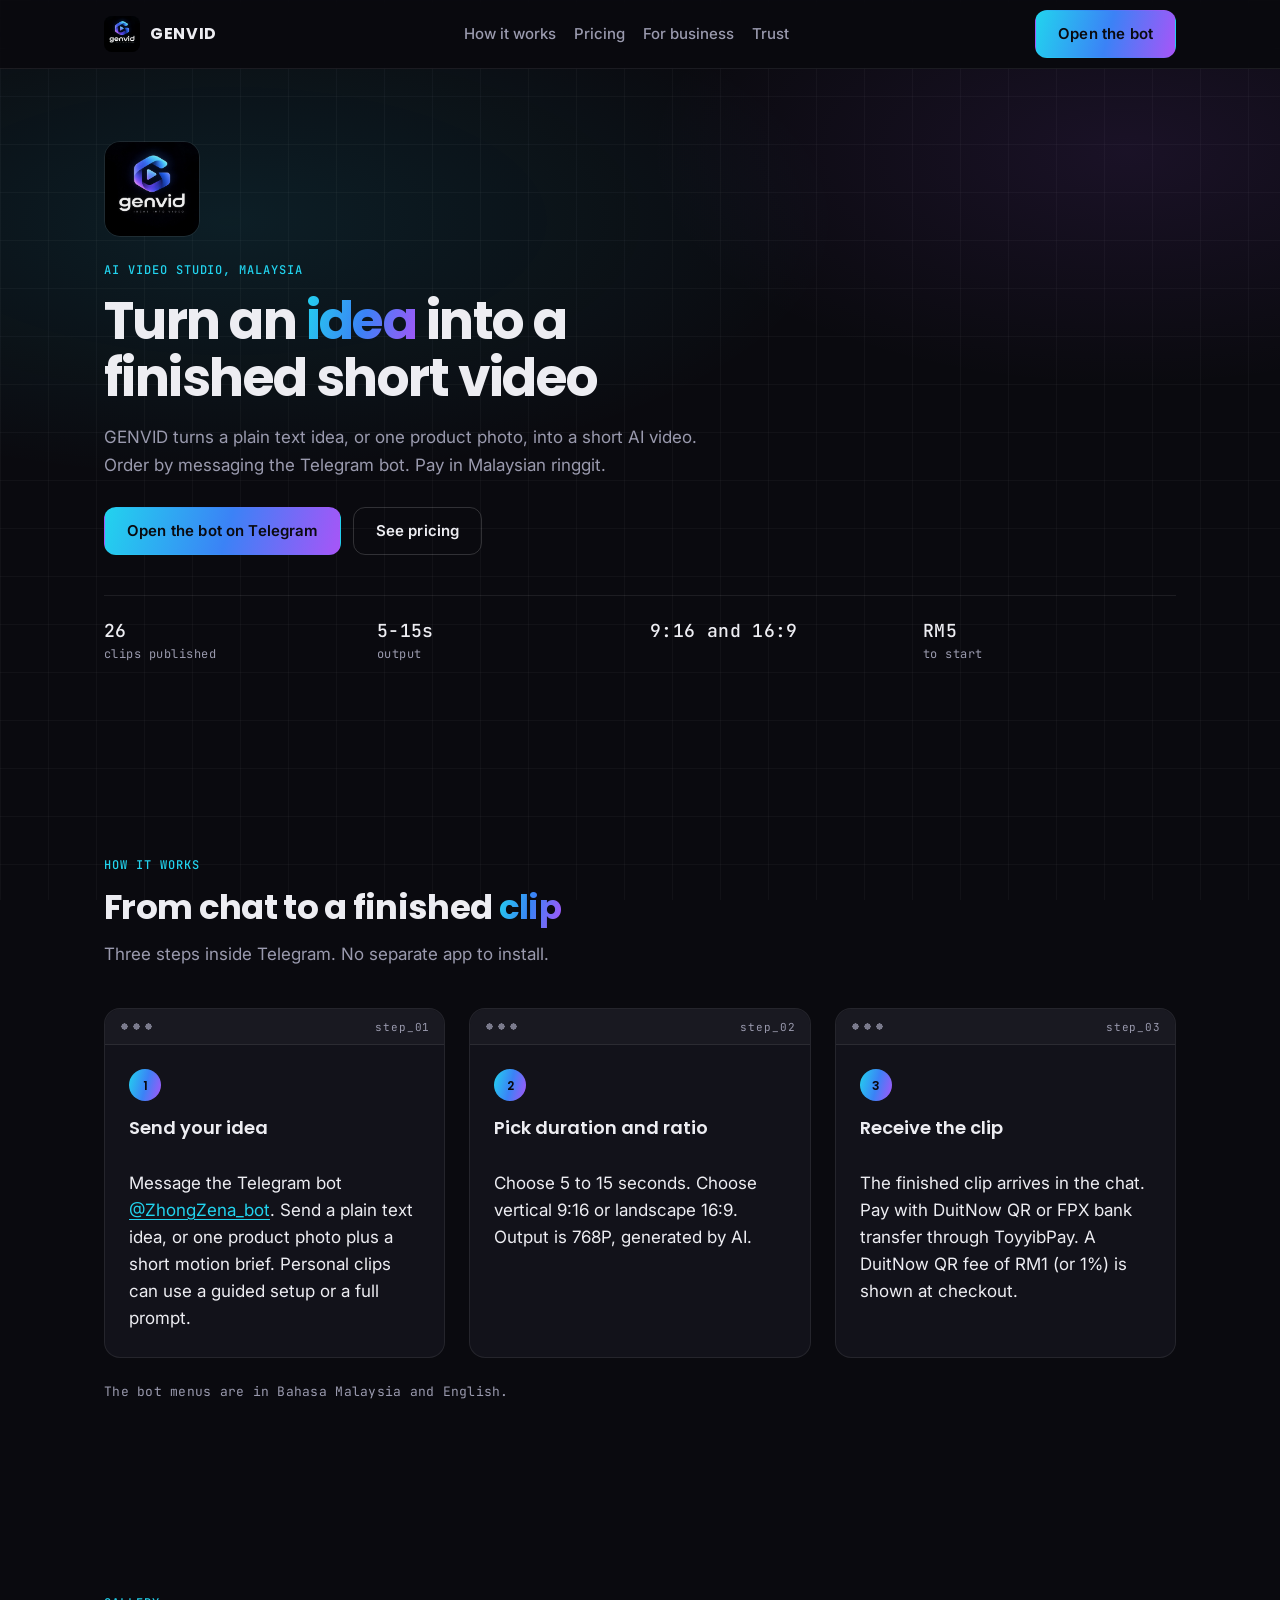
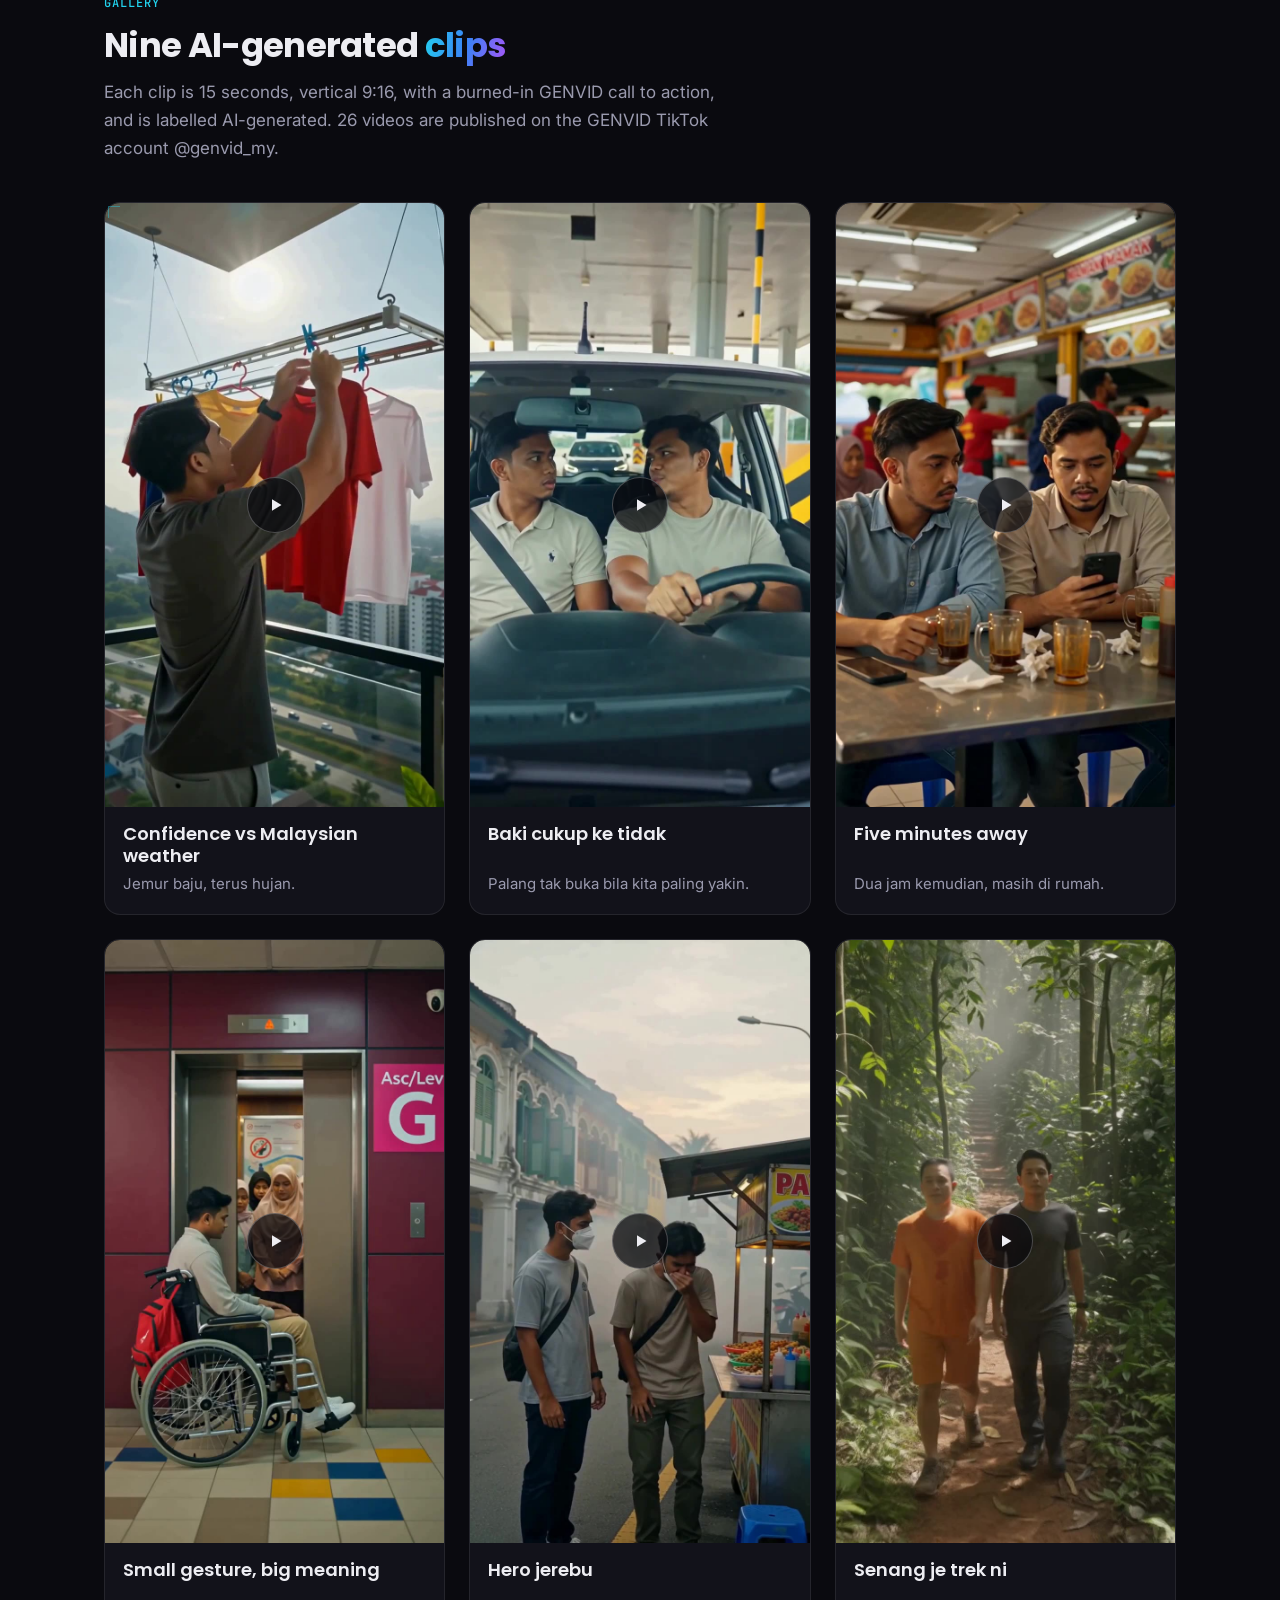
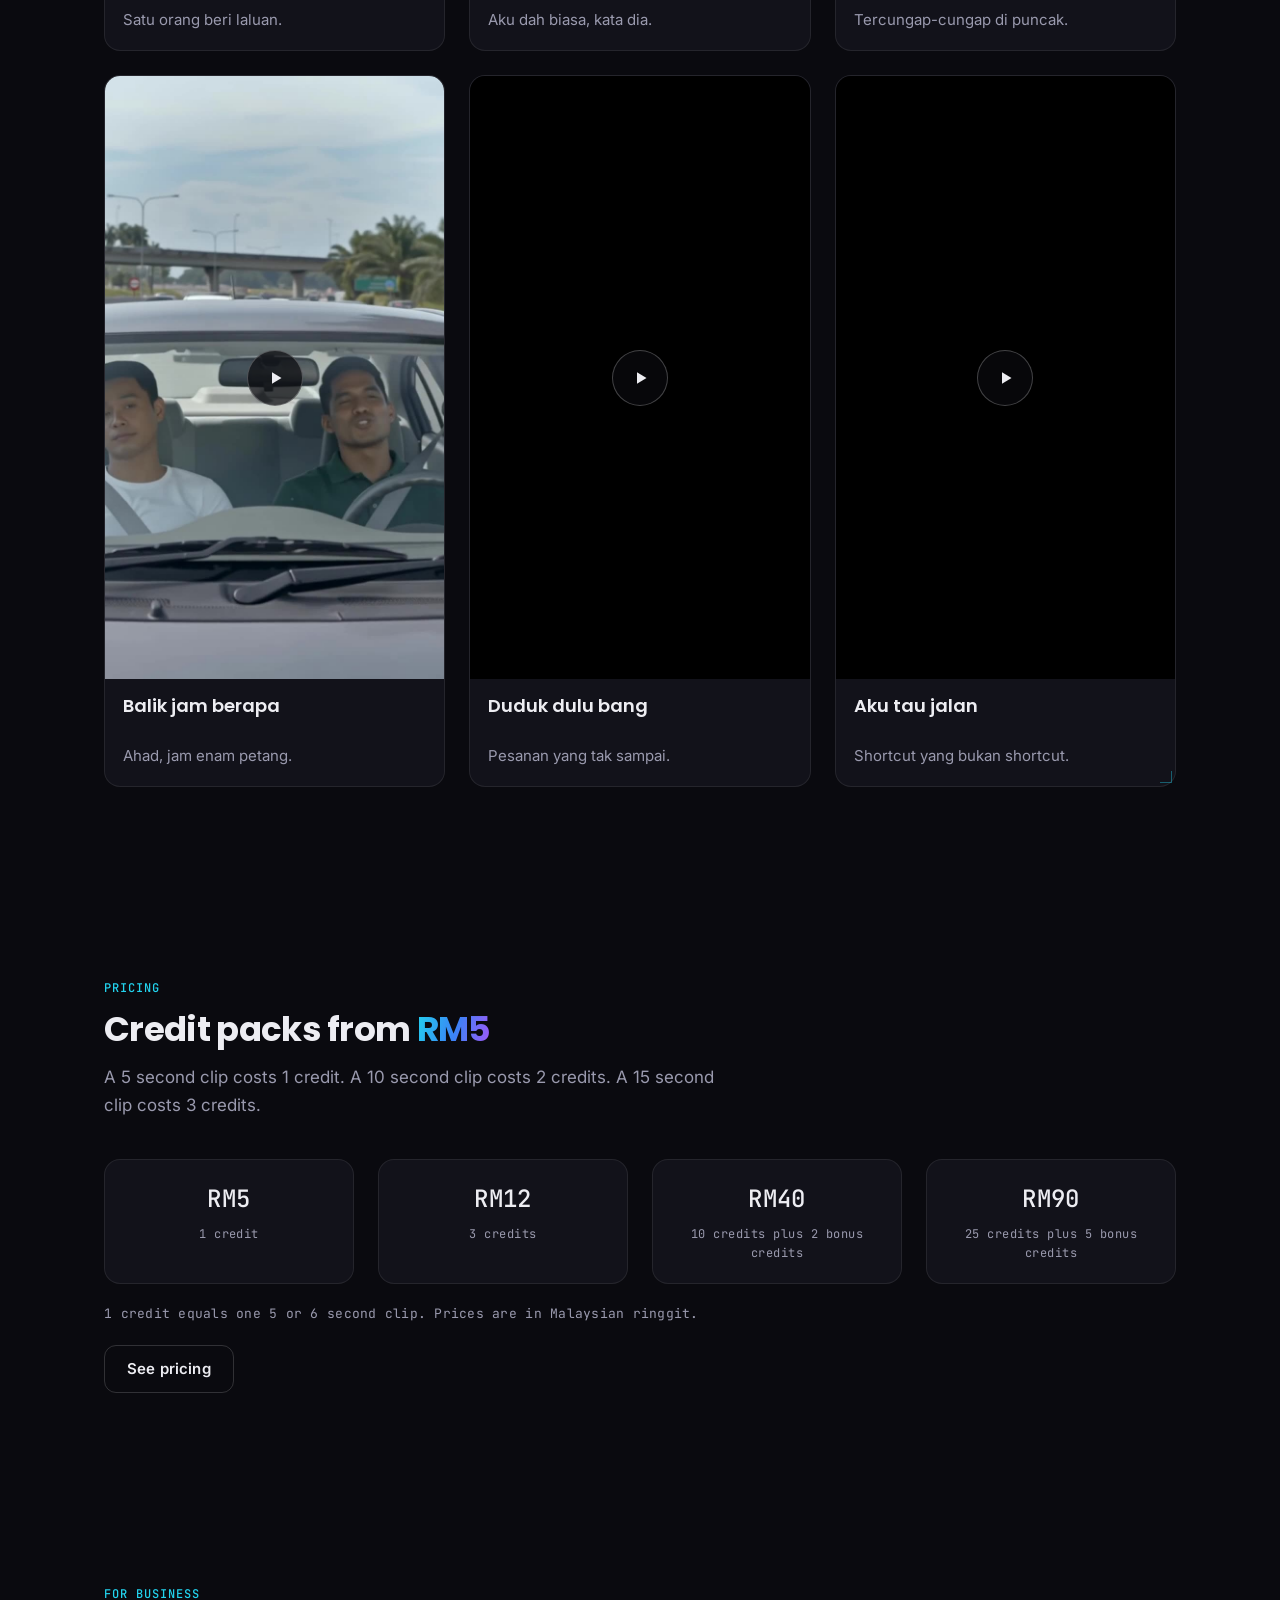
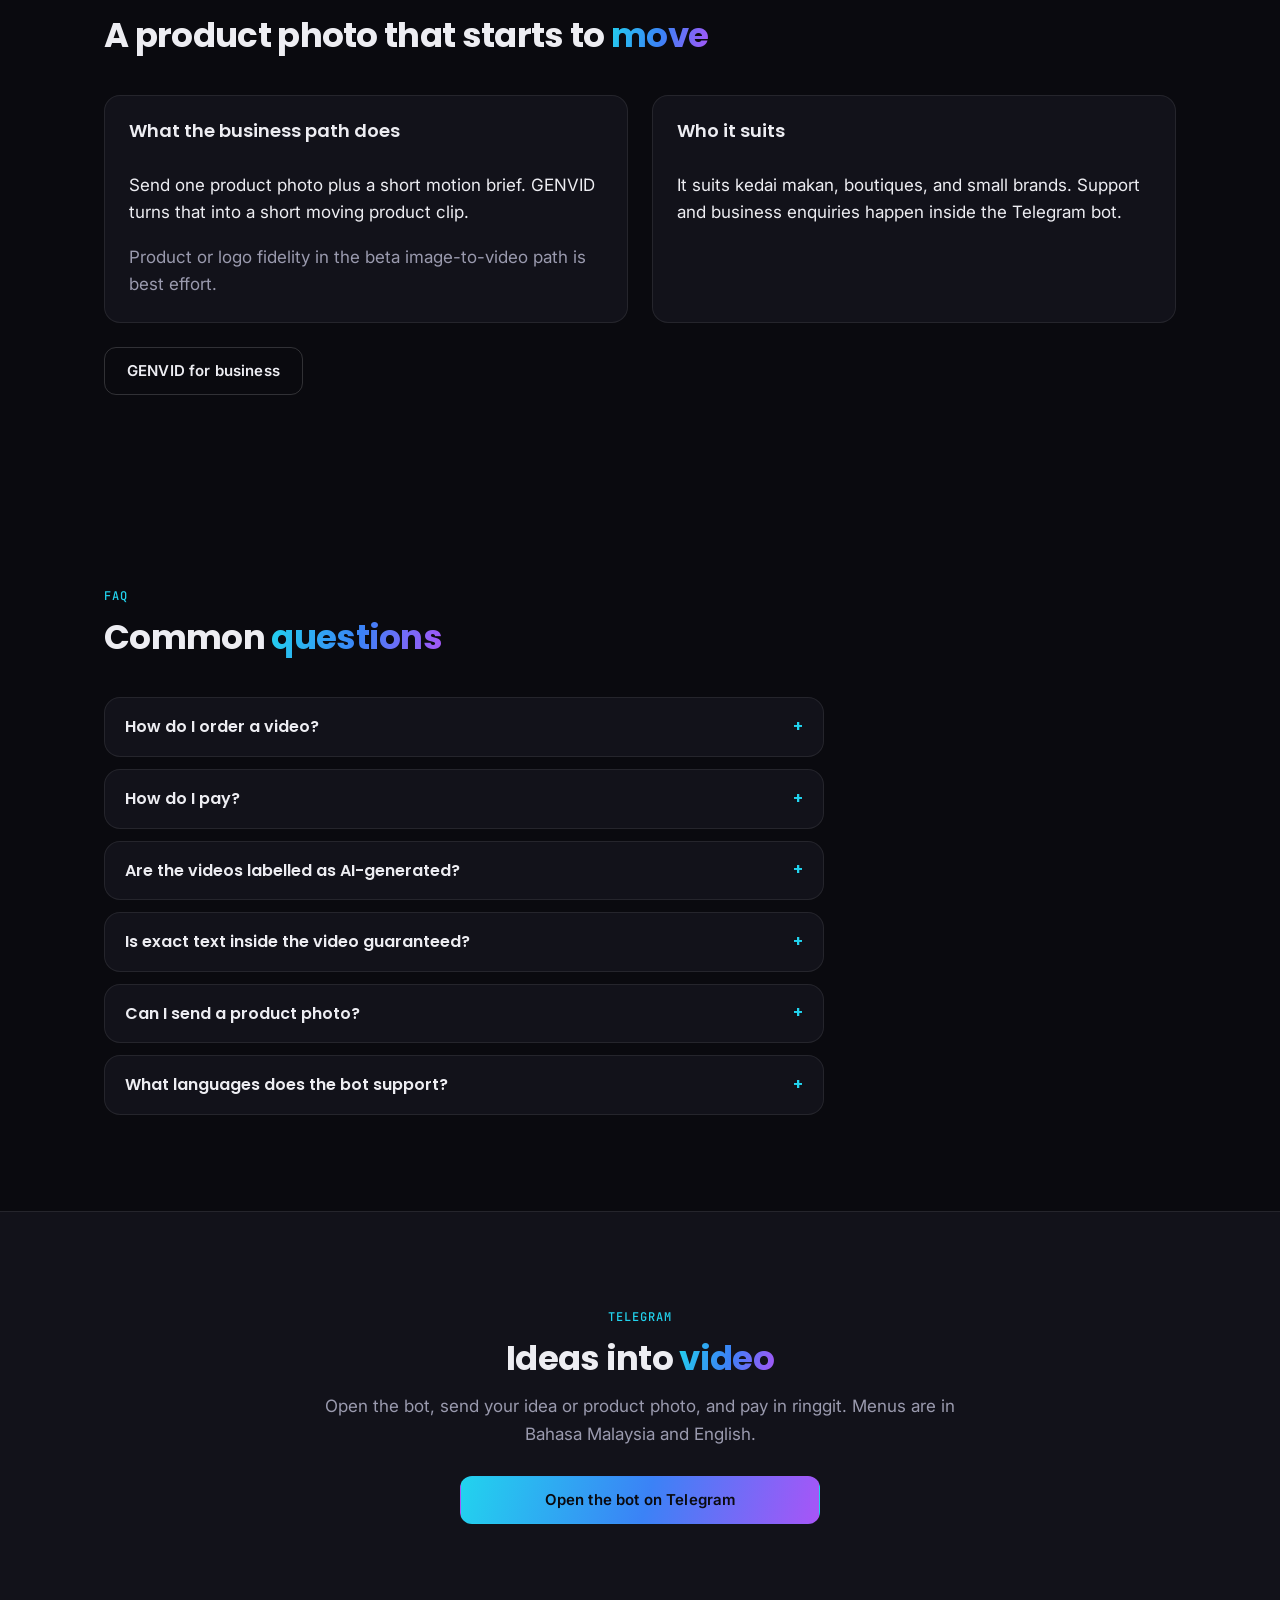
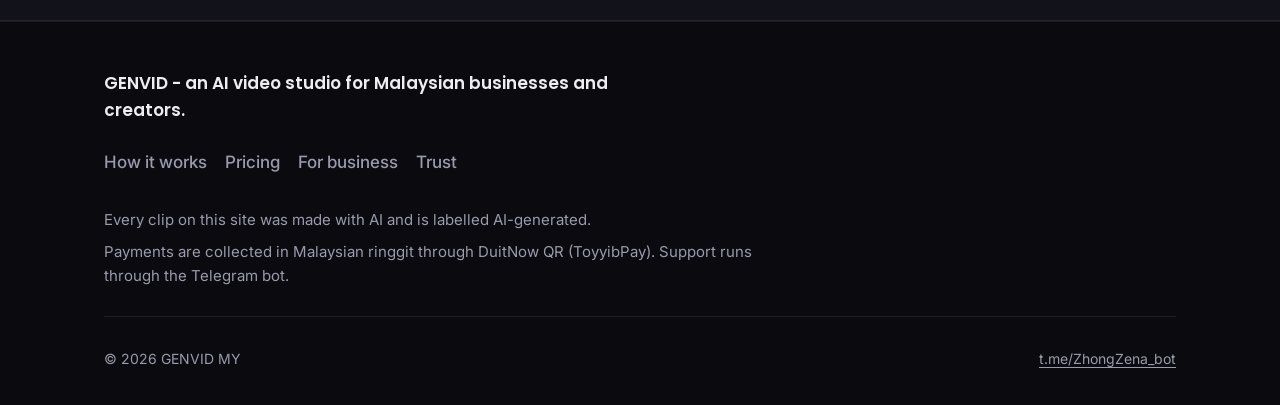
==== commit c3c6423f: "fix(seo): serve share card from new og-card.jpg filename to bypass link-preview caches" ====
--- a/docs/index.html
+++ b/docs/index.html
@@ -14,7 +14,7 @@
   <meta property="og:site_name" content="GENVID">
   <meta property="og:title" content="GENVID | AI video studio Malaysia - turn ideas into video">
   <meta property="og:description" content="GENVID turns a plain text idea, or one product photo, into a short AI video. Order on Telegram. Pay in RM with DuitNow QR. A Malaysian AI video studio.">
-  <meta property="og:image" content="https://raffieeey.github.io/genvid-website/og-image.jpg?v=2">
+  <meta property="og:image" content="https://raffieeey.github.io/genvid-website/og-card.jpg">
   <meta property="og:image:width" content="1200">
   <meta property="og:image:height" content="630">
   <meta property="og:image:alt" content="GENVID - Ideas into video">
@@ -22,7 +22,7 @@
   <meta name="twitter:card" content="summary_large_image">
   <meta name="twitter:title" content="GENVID | AI video studio Malaysia - turn ideas into video">
   <meta name="twitter:description" content="GENVID turns a plain text idea, or one product photo, into a short AI video. Order on Telegram. Pay in RM with DuitNow QR. A Malaysian AI video studio.">
-  <meta name="twitter:image" content="https://raffieeey.github.io/genvid-website/og-image.jpg?v=2">
+  <meta name="twitter:image" content="https://raffieeey.github.io/genvid-website/og-card.jpg">
   <meta name="twitter:image:alt" content="GENVID - Ideas into video">
   <link rel="preconnect" href="https://fonts.googleapis.com">
   <link rel="preconnect" href="https://fonts.gstatic.com" crossorigin>
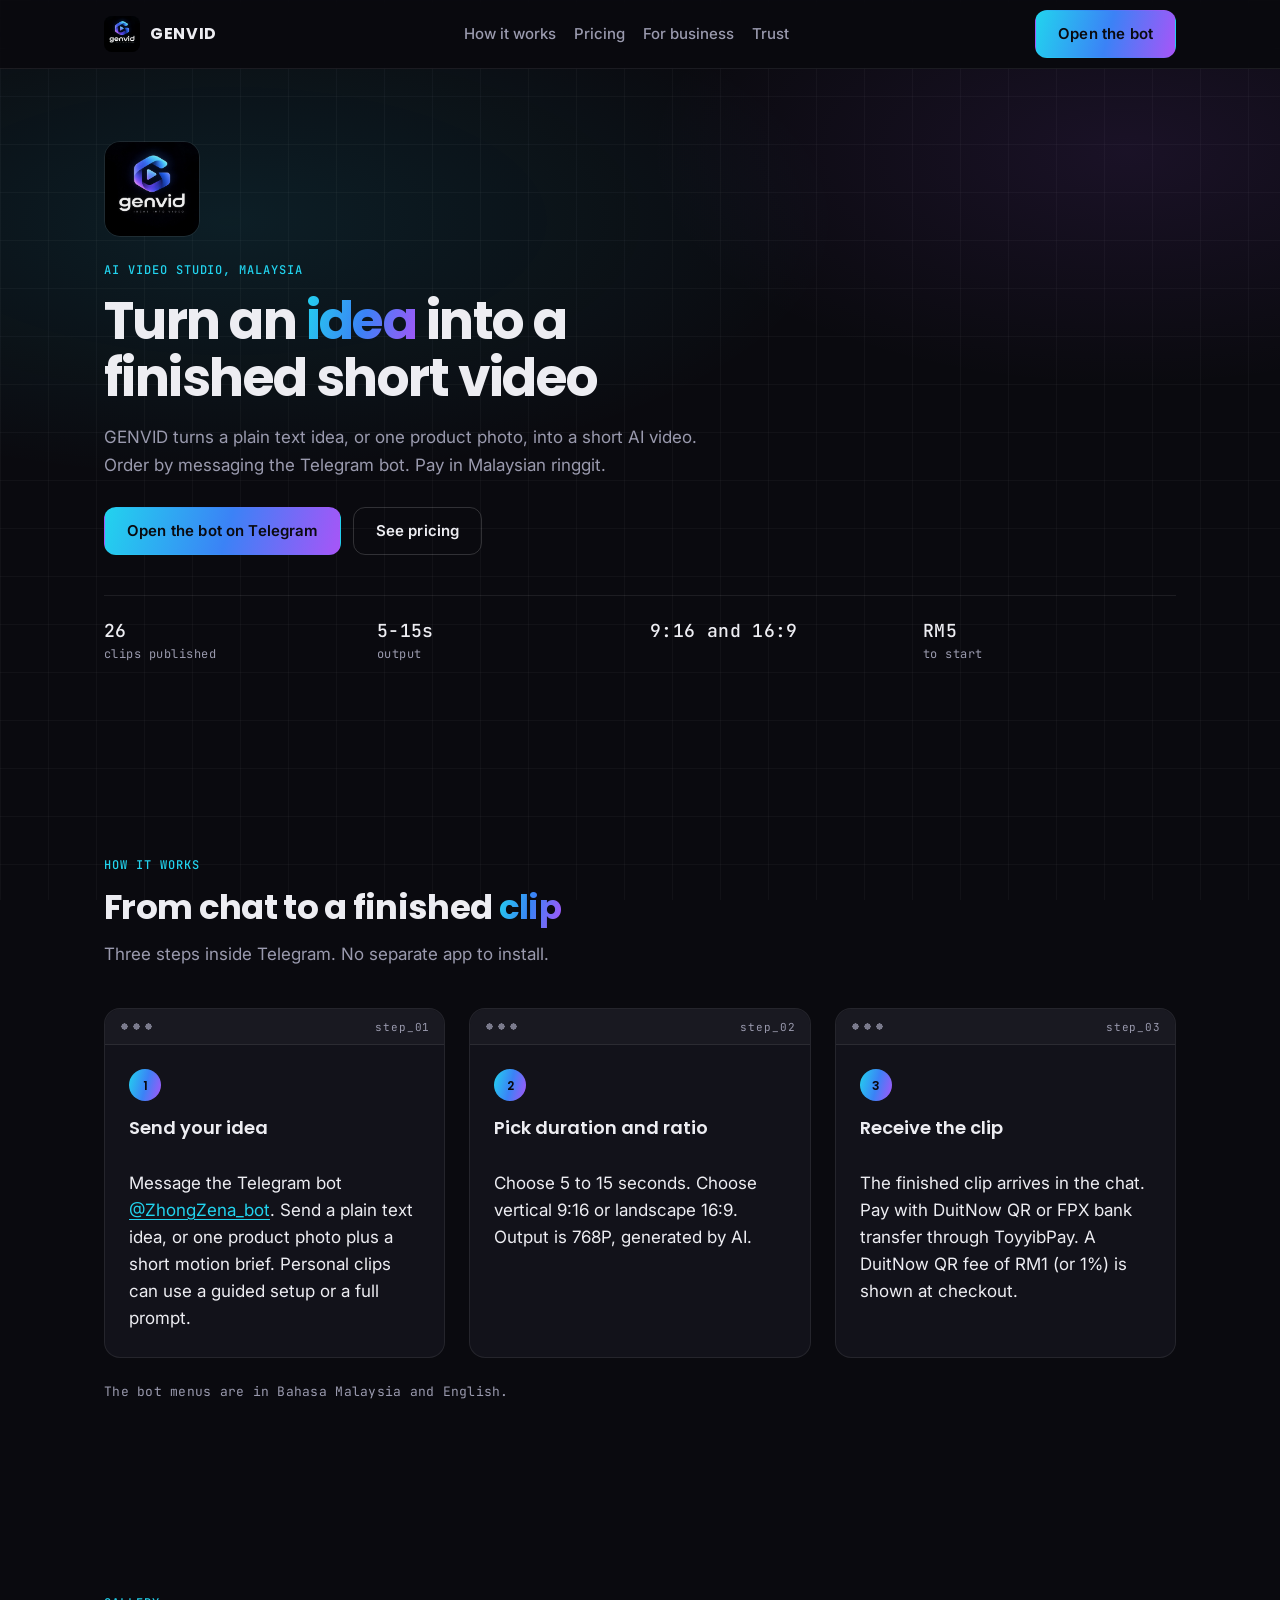
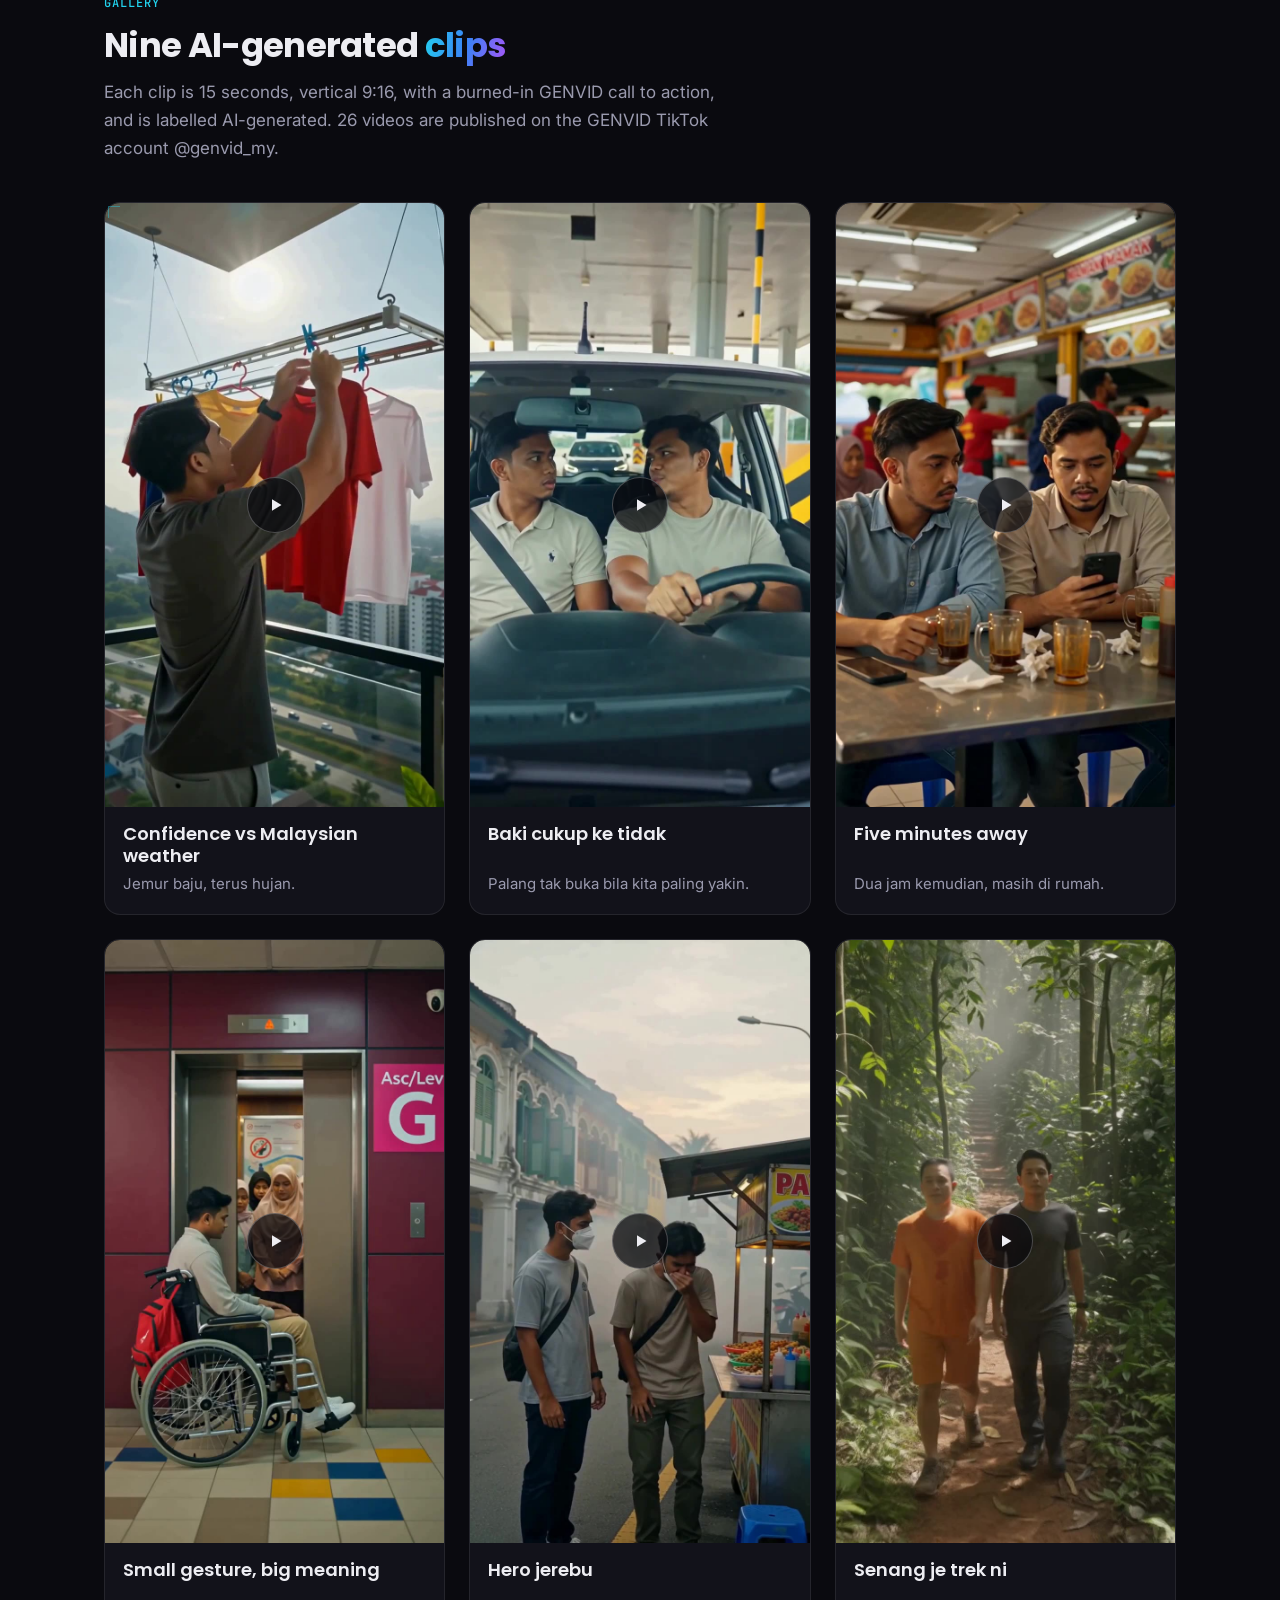
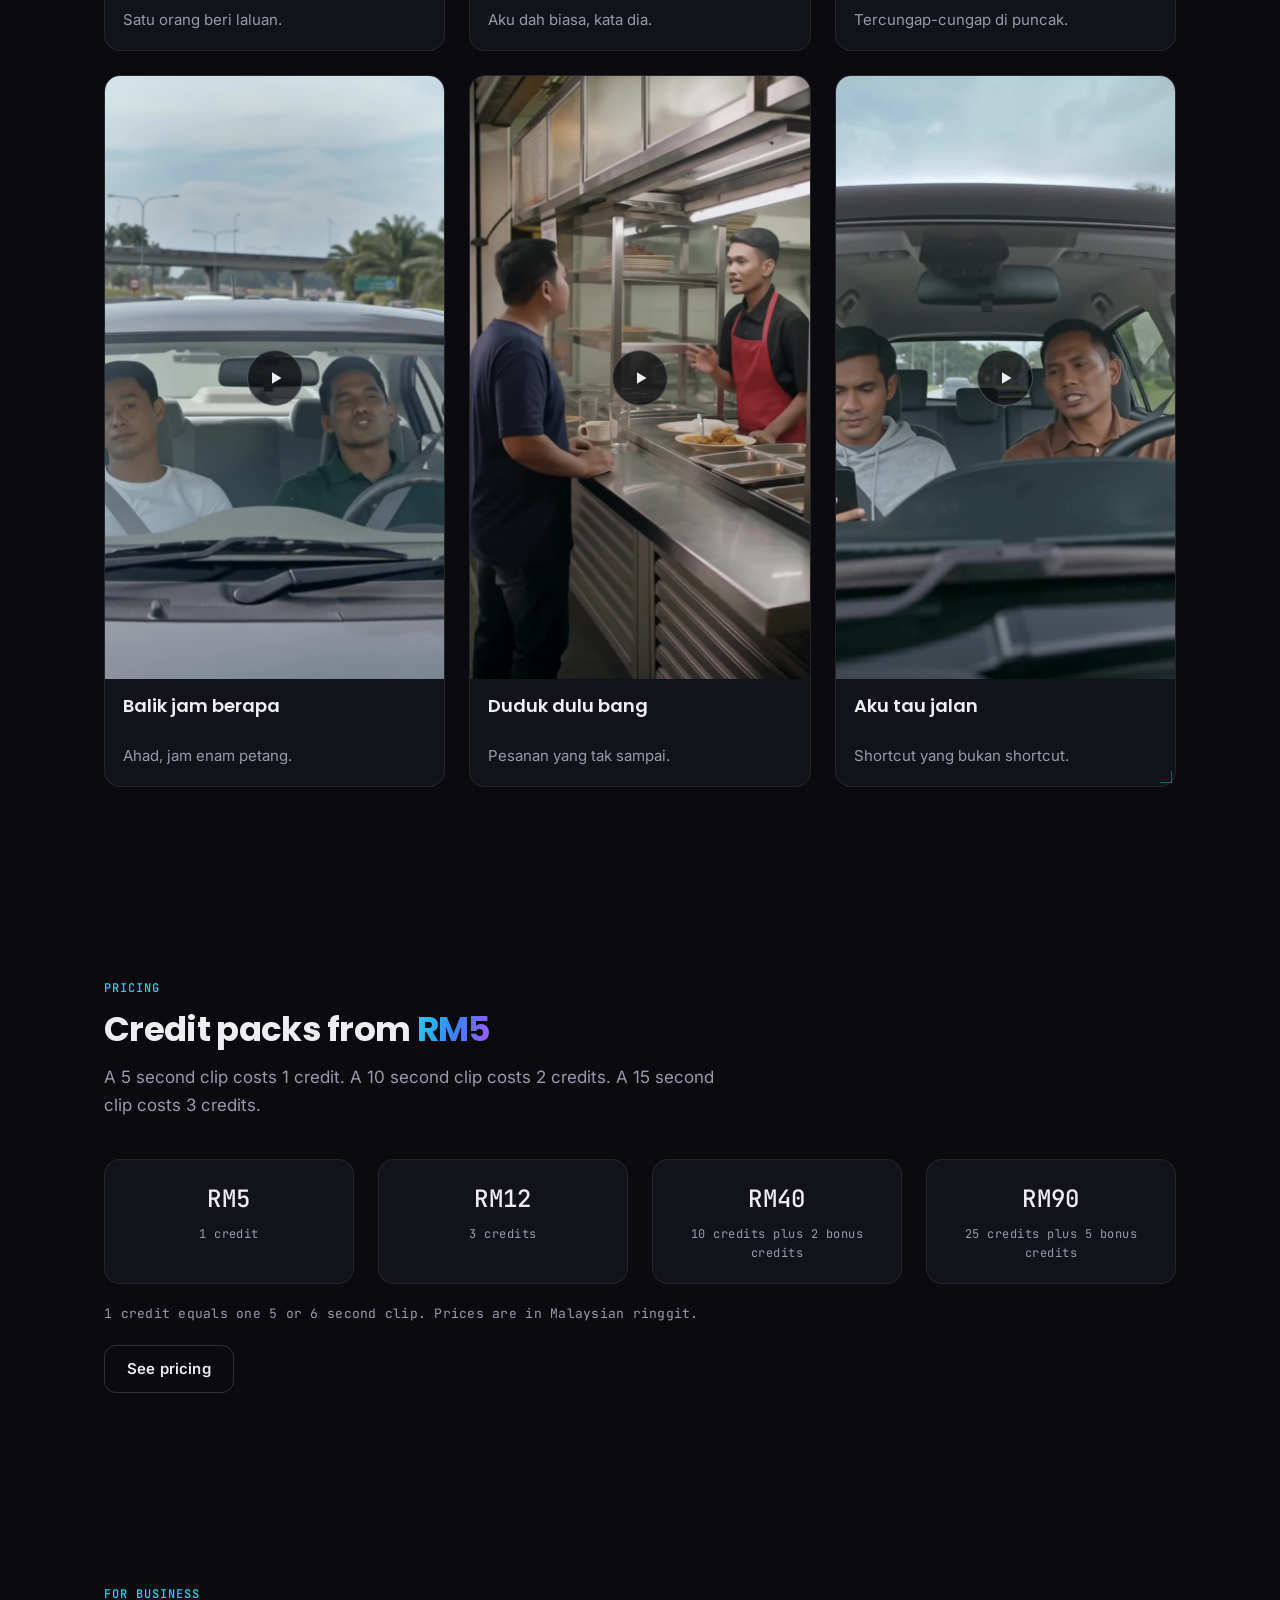
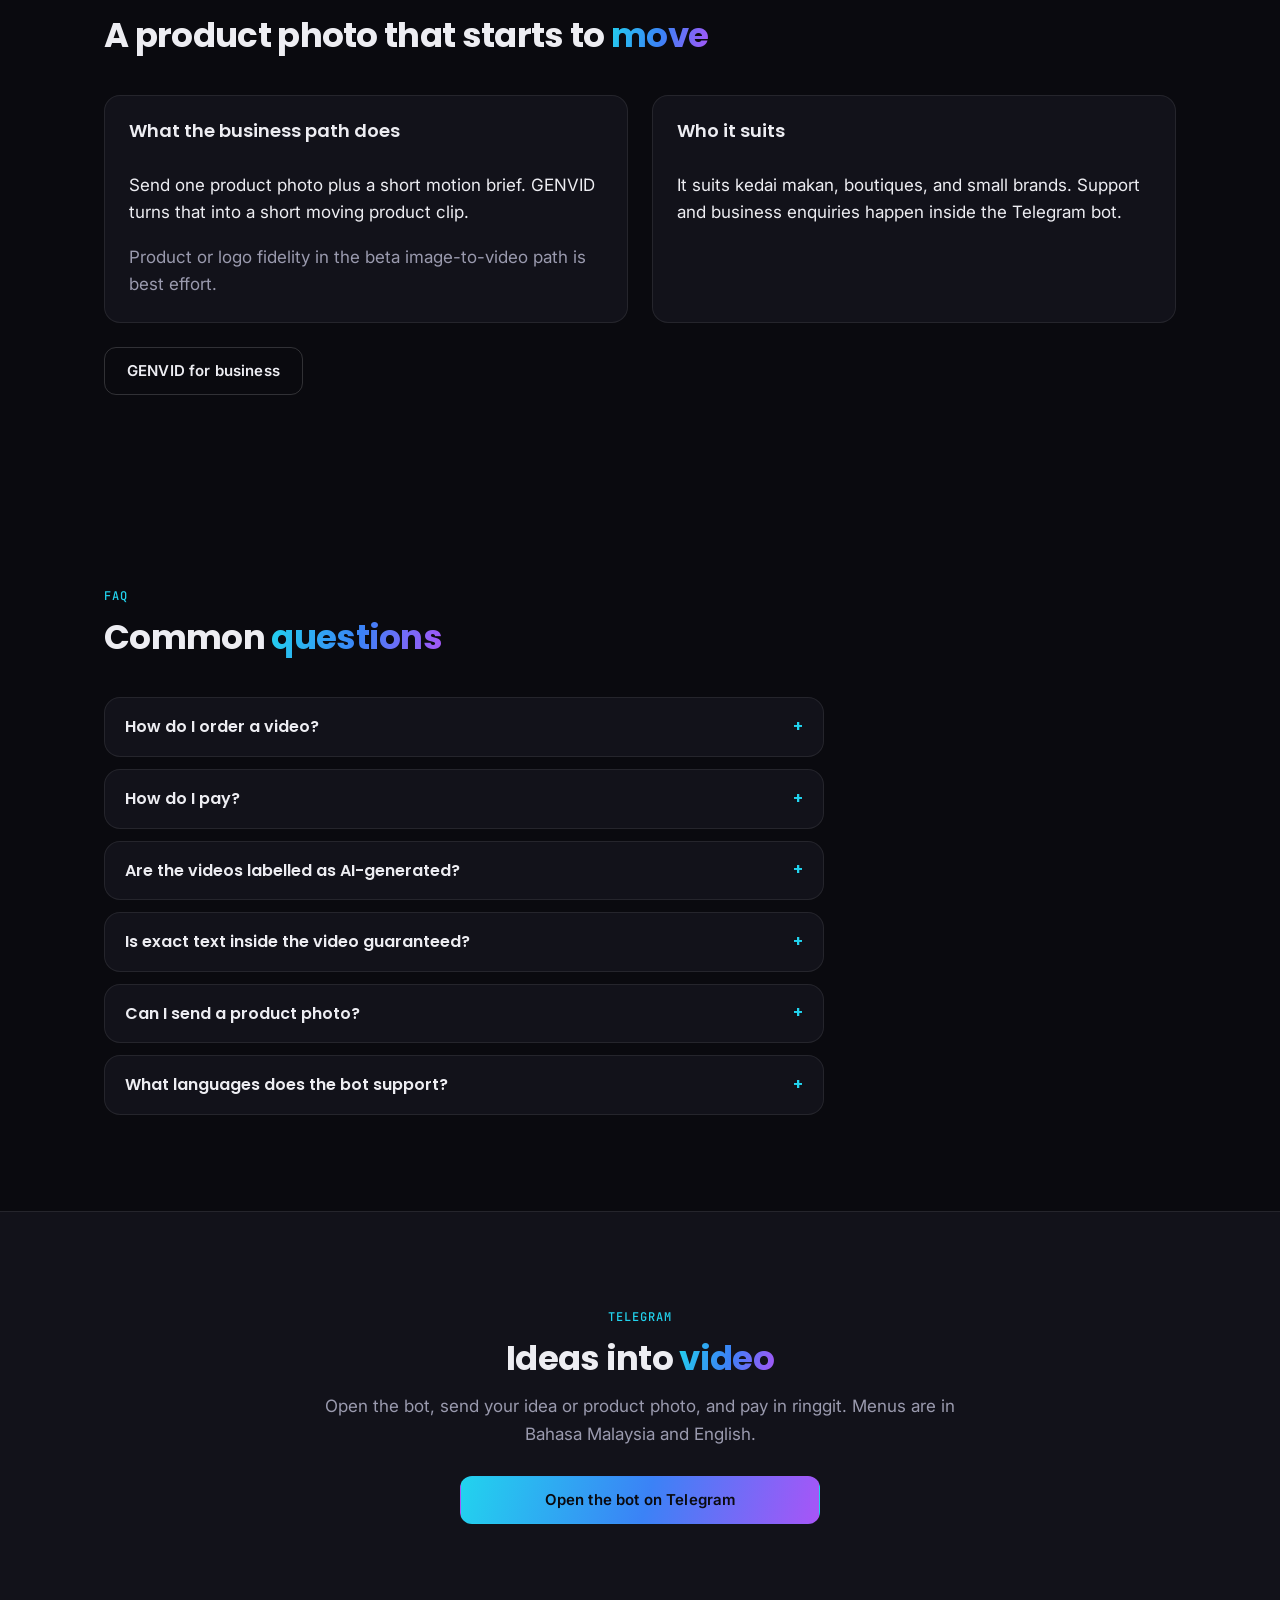
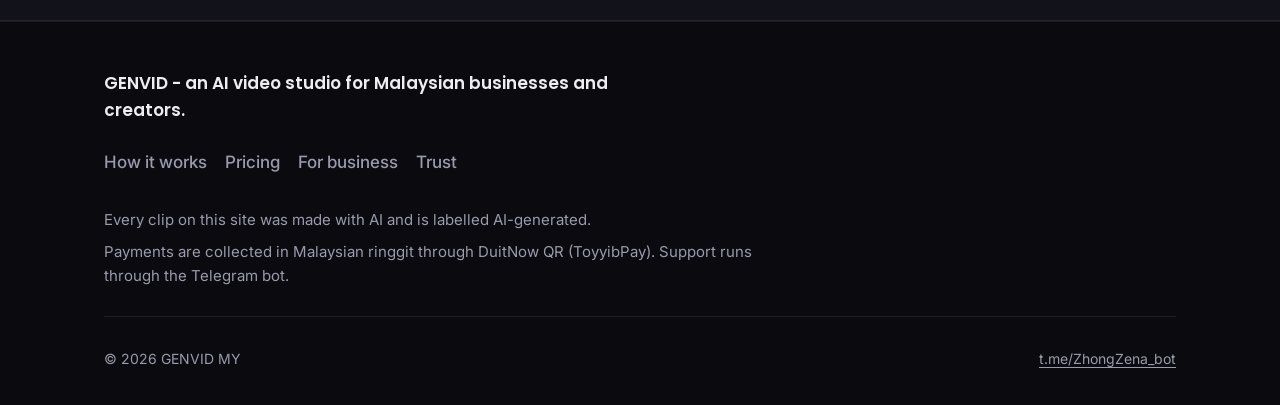
==== commit 17baa0cc: "feat(domain): point site at custom domain genvid.qrasf.com (CNAME + canonical, OG, JSON-LD, sitemap " ====
--- a/docs/index.html
+++ b/docs/index.html
@@ -8,21 +8,21 @@
   <title>GENVID | AI video studio Malaysia - turn ideas into video</title>
   <meta name="description" content="GENVID turns a plain text idea, or one product photo, into a short AI video. Order on Telegram. Pay in RM with DuitNow QR. A Malaysian AI video studio.">
   <meta name="robots" content="index, follow, max-image-preview:large, max-snippet:-1, max-video-preview:-1">
-  <link rel="canonical" href="https://raffieeey.github.io/genvid-website/">
+  <link rel="canonical" href="https://genvid.qrasf.com/">
   <link rel="icon" href="favicon.png">
   <meta property="og:type" content="website">
   <meta property="og:site_name" content="GENVID">
   <meta property="og:title" content="GENVID | AI video studio Malaysia - turn ideas into video">
   <meta property="og:description" content="GENVID turns a plain text idea, or one product photo, into a short AI video. Order on Telegram. Pay in RM with DuitNow QR. A Malaysian AI video studio.">
-  <meta property="og:image" content="https://raffieeey.github.io/genvid-website/og-card.jpg">
+  <meta property="og:image" content="https://genvid.qrasf.com/og-card.jpg">
   <meta property="og:image:width" content="1200">
   <meta property="og:image:height" content="630">
   <meta property="og:image:alt" content="GENVID - Ideas into video">
-  <meta property="og:url" content="https://raffieeey.github.io/genvid-website/">
+  <meta property="og:url" content="https://genvid.qrasf.com/">
   <meta name="twitter:card" content="summary_large_image">
   <meta name="twitter:title" content="GENVID | AI video studio Malaysia - turn ideas into video">
   <meta name="twitter:description" content="GENVID turns a plain text idea, or one product photo, into a short AI video. Order on Telegram. Pay in RM with DuitNow QR. A Malaysian AI video studio.">
-  <meta name="twitter:image" content="https://raffieeey.github.io/genvid-website/og-card.jpg">
+  <meta name="twitter:image" content="https://genvid.qrasf.com/og-card.jpg">
   <meta name="twitter:image:alt" content="GENVID - Ideas into video">
   <link rel="preconnect" href="https://fonts.googleapis.com">
   <link rel="preconnect" href="https://fonts.gstatic.com" crossorigin>
@@ -34,11 +34,11 @@
     "@graph": [
       {
         "@type": "Organization",
-        "@id": "https://raffieeey.github.io/genvid-website/#organization",
+        "@id": "https://genvid.qrasf.com/#organization",
         "name": "GENVID",
         "alternateName": "GENVID MY",
-        "url": "https://raffieeey.github.io/genvid-website/",
-        "logo": "https://raffieeey.github.io/genvid-website/logo.jpg",
+        "url": "https://genvid.qrasf.com/",
+        "logo": "https://genvid.qrasf.com/logo.jpg",
         "description": "GENVID turns a plain text idea, or one product photo, into a short AI video. Order on Telegram. Pay in RM with DuitNow QR. A Malaysian AI video studio.",
         "sameAs": [
           "https://www.tiktok.com/@genvid_my",
@@ -47,21 +47,21 @@
       },
       {
         "@type": "WebSite",
-        "@id": "https://raffieeey.github.io/genvid-website/#website",
-        "url": "https://raffieeey.github.io/genvid-website/",
+        "@id": "https://genvid.qrasf.com/#website",
+        "url": "https://genvid.qrasf.com/",
         "name": "GENVID",
         "inLanguage": "en",
         "publisher": {
-          "@id": "https://raffieeey.github.io/genvid-website/#organization"
+          "@id": "https://genvid.qrasf.com/#organization"
         }
       },
       {
         "@type": "Service",
-        "@id": "https://raffieeey.github.io/genvid-website/#service",
+        "@id": "https://genvid.qrasf.com/#service",
         "name": "GENVID AI video generation",
         "description": "Short AI videos generated from a plain text idea or one product photo. 5 to 15 seconds, 9:16 or 16:9, delivered through the GENVID Telegram bot.",
         "provider": {
-          "@id": "https://raffieeey.github.io/genvid-website/#organization"
+          "@id": "https://genvid.qrasf.com/#organization"
         },
         "areaServed": {
           "@type": "Country",
@@ -70,7 +70,7 @@
       },
       {
         "@type": "FAQPage",
-        "@id": "https://raffieeey.github.io/genvid-website/#faq",
+        "@id": "https://genvid.qrasf.com/#faq",
         "mainEntity": [
           {
             "@type": "Question",
@@ -134,15 +134,15 @@
               "@type": "VideoObject",
               "name": "Confidence vs Malaysian weather",
               "description": "AI-generated clip from GENVID: Confidence vs Malaysian weather. Jemur baju, terus hujan. 15 seconds, vertical 9:16, labelled AI-generated.",
-              "thumbnailUrl": "https://raffieeey.github.io/genvid-website/clips/posters/laundry-rain.jpg",
-              "contentUrl": "https://raffieeey.github.io/genvid-website/clips/laundry-rain.mp4",
-              "uploadDate": "2026-09-13",
-              "duration": "PT15S",
-              "creator": {
-                "@id": "https://raffieeey.github.io/genvid-website/#organization"
-              },
-              "publisher": {
-                "@id": "https://raffieeey.github.io/genvid-website/#organization"
+              "thumbnailUrl": "https://genvid.qrasf.com/clips/posters/laundry-rain.jpg",
+              "contentUrl": "https://genvid.qrasf.com/clips/laundry-rain.mp4",
+              "uploadDate": "2026-09-13",
+              "duration": "PT15S",
+              "creator": {
+                "@id": "https://genvid.qrasf.com/#organization"
+              },
+              "publisher": {
+                "@id": "https://genvid.qrasf.com/#organization"
               }
             }
           },
@@ -153,15 +153,15 @@
               "@type": "VideoObject",
               "name": "Baki cukup ke tidak",
               "description": "AI-generated clip from GENVID: Baki cukup ke tidak. Palang tak buka bila kita paling yakin. 15 seconds, vertical 9:16, labelled AI-generated.",
-              "thumbnailUrl": "https://raffieeey.github.io/genvid-website/clips/posters/tng-balance.jpg",
-              "contentUrl": "https://raffieeey.github.io/genvid-website/clips/tng-balance.mp4",
-              "uploadDate": "2026-09-13",
-              "duration": "PT15S",
-              "creator": {
-                "@id": "https://raffieeey.github.io/genvid-website/#organization"
-              },
-              "publisher": {
-                "@id": "https://raffieeey.github.io/genvid-website/#organization"
+              "thumbnailUrl": "https://genvid.qrasf.com/clips/posters/tng-balance.jpg",
+              "contentUrl": "https://genvid.qrasf.com/clips/tng-balance.mp4",
+              "uploadDate": "2026-09-13",
+              "duration": "PT15S",
+              "creator": {
+                "@id": "https://genvid.qrasf.com/#organization"
+              },
+              "publisher": {
+                "@id": "https://genvid.qrasf.com/#organization"
               }
             }
           },
@@ -172,15 +172,15 @@
               "@type": "VideoObject",
               "name": "Five minutes away",
               "description": "AI-generated clip from GENVID: Five minutes away. Dua jam kemudian, masih di rumah. 15 seconds, vertical 9:16, labelled AI-generated.",
-              "thumbnailUrl": "https://raffieeey.github.io/genvid-website/clips/posters/lima-minit.jpg",
-              "contentUrl": "https://raffieeey.github.io/genvid-website/clips/lima-minit.mp4",
-              "uploadDate": "2026-09-13",
-              "duration": "PT15S",
-              "creator": {
-                "@id": "https://raffieeey.github.io/genvid-website/#organization"
-              },
-              "publisher": {
-                "@id": "https://raffieeey.github.io/genvid-website/#organization"
+              "thumbnailUrl": "https://genvid.qrasf.com/clips/posters/lima-minit.jpg",
+              "contentUrl": "https://genvid.qrasf.com/clips/lima-minit.mp4",
+              "uploadDate": "2026-09-13",
+              "duration": "PT15S",
+              "creator": {
+                "@id": "https://genvid.qrasf.com/#organization"
+              },
+              "publisher": {
+                "@id": "https://genvid.qrasf.com/#organization"
               }
             }
           },
@@ -191,15 +191,15 @@
               "@type": "VideoObject",
               "name": "Small gesture, big meaning",
               "description": "AI-generated clip from GENVID: Small gesture, big meaning. Satu orang beri laluan. 15 seconds, vertical 9:16, labelled AI-generated.",
-              "thumbnailUrl": "https://raffieeey.github.io/genvid-website/clips/posters/lift-nasihat.jpg",
-              "contentUrl": "https://raffieeey.github.io/genvid-website/clips/lift-nasihat.mp4",
-              "uploadDate": "2026-09-13",
-              "duration": "PT15S",
-              "creator": {
-                "@id": "https://raffieeey.github.io/genvid-website/#organization"
-              },
-              "publisher": {
-                "@id": "https://raffieeey.github.io/genvid-website/#organization"
+              "thumbnailUrl": "https://genvid.qrasf.com/clips/posters/lift-nasihat.jpg",
+              "contentUrl": "https://genvid.qrasf.com/clips/lift-nasihat.mp4",
+              "uploadDate": "2026-09-13",
+              "duration": "PT15S",
+              "creator": {
+                "@id": "https://genvid.qrasf.com/#organization"
+              },
+              "publisher": {
+                "@id": "https://genvid.qrasf.com/#organization"
               }
             }
           },
@@ -210,15 +210,15 @@
               "@type": "VideoObject",
               "name": "Hero jerebu",
               "description": "AI-generated clip from GENVID: Hero jerebu. Aku dah biasa, kata dia. 15 seconds, vertical 9:16, labelled AI-generated.",
-              "thumbnailUrl": "https://raffieeey.github.io/genvid-website/clips/posters/haze-sacrifice.jpg",
-              "contentUrl": "https://raffieeey.github.io/genvid-website/clips/haze-sacrifice.mp4",
-              "uploadDate": "2026-09-13",
-              "duration": "PT15S",
-              "creator": {
-                "@id": "https://raffieeey.github.io/genvid-website/#organization"
-              },
-              "publisher": {
-                "@id": "https://raffieeey.github.io/genvid-website/#organization"
+              "thumbnailUrl": "https://genvid.qrasf.com/clips/posters/haze-sacrifice.jpg",
+              "contentUrl": "https://genvid.qrasf.com/clips/haze-sacrifice.mp4",
+              "uploadDate": "2026-09-13",
+              "duration": "PT15S",
+              "creator": {
+                "@id": "https://genvid.qrasf.com/#organization"
+              },
+              "publisher": {
+                "@id": "https://genvid.qrasf.com/#organization"
               }
             }
           },
@@ -229,15 +229,15 @@
               "@type": "VideoObject",
               "name": "Senang je trek ni",
               "description": "AI-generated clip from GENVID: Senang je trek ni. Tercungap-cungap di puncak. 15 seconds, vertical 9:16, labelled AI-generated.",
-              "thumbnailUrl": "https://raffieeey.github.io/genvid-website/clips/posters/senang-je.jpg",
-              "contentUrl": "https://raffieeey.github.io/genvid-website/clips/senang-je.mp4",
-              "uploadDate": "2026-09-13",
-              "duration": "PT15S",
-              "creator": {
-                "@id": "https://raffieeey.github.io/genvid-website/#organization"
-              },
-              "publisher": {
-                "@id": "https://raffieeey.github.io/genvid-website/#organization"
+              "thumbnailUrl": "https://genvid.qrasf.com/clips/posters/senang-je.jpg",
+              "contentUrl": "https://genvid.qrasf.com/clips/senang-je.mp4",
+              "uploadDate": "2026-09-13",
+              "duration": "PT15S",
+              "creator": {
+                "@id": "https://genvid.qrasf.com/#organization"
+              },
+              "publisher": {
+                "@id": "https://genvid.qrasf.com/#organization"
               }
             }
           },
@@ -248,15 +248,15 @@
               "@type": "VideoObject",
               "name": "Balik jam berapa",
               "description": "AI-generated clip from GENVID: Balik jam berapa. Ahad, jam enam petang. 15 seconds, vertical 9:16, labelled AI-generated.",
-              "thumbnailUrl": "https://raffieeey.github.io/genvid-website/clips/posters/balik-jam.jpg",
-              "contentUrl": "https://raffieeey.github.io/genvid-website/clips/balik-jam.mp4",
-              "uploadDate": "2026-09-13",
-              "duration": "PT15S",
-              "creator": {
-                "@id": "https://raffieeey.github.io/genvid-website/#organization"
-              },
-              "publisher": {
-                "@id": "https://raffieeey.github.io/genvid-website/#organization"
+              "thumbnailUrl": "https://genvid.qrasf.com/clips/posters/balik-jam.jpg",
+              "contentUrl": "https://genvid.qrasf.com/clips/balik-jam.mp4",
+              "uploadDate": "2026-09-13",
+              "duration": "PT15S",
+              "creator": {
+                "@id": "https://genvid.qrasf.com/#organization"
+              },
+              "publisher": {
+                "@id": "https://genvid.qrasf.com/#organization"
               }
             }
           },
@@ -267,15 +267,15 @@
               "@type": "VideoObject",
               "name": "Duduk dulu bang",
               "description": "AI-generated clip from GENVID: Duduk dulu bang. Pesanan yang tak sampai. 15 seconds, vertical 9:16, labelled AI-generated.",
-              "thumbnailUrl": "https://raffieeey.github.io/genvid-website/clips/posters/duduk-dulu.jpg",
-              "contentUrl": "https://raffieeey.github.io/genvid-website/clips/duduk-dulu.mp4",
-              "uploadDate": "2026-09-13",
-              "duration": "PT15S",
-              "creator": {
-                "@id": "https://raffieeey.github.io/genvid-website/#organization"
-              },
-              "publisher": {
-                "@id": "https://raffieeey.github.io/genvid-website/#organization"
+              "thumbnailUrl": "https://genvid.qrasf.com/clips/posters/duduk-dulu.jpg",
+              "contentUrl": "https://genvid.qrasf.com/clips/duduk-dulu.mp4",
+              "uploadDate": "2026-09-13",
+              "duration": "PT15S",
+              "creator": {
+                "@id": "https://genvid.qrasf.com/#organization"
+              },
+              "publisher": {
+                "@id": "https://genvid.qrasf.com/#organization"
               }
             }
           },
@@ -286,15 +286,15 @@
               "@type": "VideoObject",
               "name": "Aku tau jalan",
               "description": "AI-generated clip from GENVID: Aku tau jalan. Shortcut yang bukan shortcut. 15 seconds, vertical 9:16, labelled AI-generated.",
-              "thumbnailUrl": "https://raffieeey.github.io/genvid-website/clips/posters/aku-tau-jalan.jpg",
-              "contentUrl": "https://raffieeey.github.io/genvid-website/clips/aku-tau-jalan.mp4",
-              "uploadDate": "2026-09-13",
-              "duration": "PT15S",
-              "creator": {
-                "@id": "https://raffieeey.github.io/genvid-website/#organization"
-              },
-              "publisher": {
-                "@id": "https://raffieeey.github.io/genvid-website/#organization"
+              "thumbnailUrl": "https://genvid.qrasf.com/clips/posters/aku-tau-jalan.jpg",
+              "contentUrl": "https://genvid.qrasf.com/clips/aku-tau-jalan.mp4",
+              "uploadDate": "2026-09-13",
+              "duration": "PT15S",
+              "creator": {
+                "@id": "https://genvid.qrasf.com/#organization"
+              },
+              "publisher": {
+                "@id": "https://genvid.qrasf.com/#organization"
               }
             }
           }
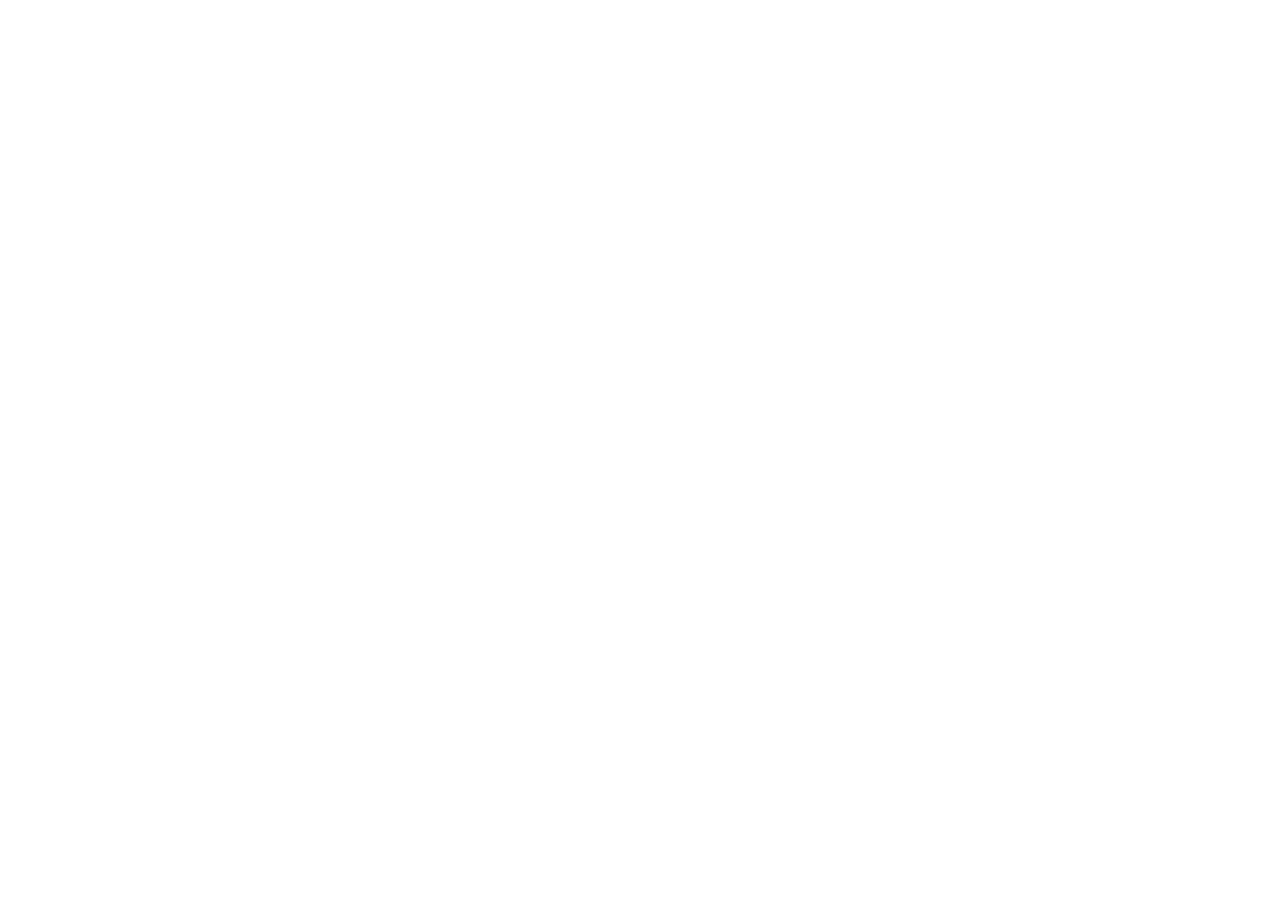
==== commit 5d7df9f9: "site: GENVID moved to genvid.antisyc.dev genvid.qrasf.com now redirects to the new home. The full si" ====
--- a/docs/index.html
+++ b/docs/index.html
@@ -1,666 +1,28 @@
-<!DOCTYPE html>
+<!doctype html>
 <html lang="en">
 <head>
-  <meta charset="utf-8">
-  <meta name="viewport" content="width=device-width, initial-scale=1">
-  <meta name="color-scheme" content="dark">
-  <meta name="theme-color" content="#0A0A0F">
-  <title>GENVID | AI video studio Malaysia - turn ideas into video</title>
-  <meta name="description" content="GENVID turns a plain text idea, or one product photo, into a short AI video. Order on Telegram. Pay in RM with DuitNow QR. A Malaysian AI video studio.">
-  <meta name="robots" content="index, follow, max-image-preview:large, max-snippet:-1, max-video-preview:-1">
-  <link rel="canonical" href="https://genvid.qrasf.com/">
-  <link rel="icon" href="favicon.png">
-  <meta property="og:type" content="website">
-  <meta property="og:site_name" content="GENVID">
-  <meta property="og:title" content="GENVID | AI video studio Malaysia - turn ideas into video">
-  <meta property="og:description" content="GENVID turns a plain text idea, or one product photo, into a short AI video. Order on Telegram. Pay in RM with DuitNow QR. A Malaysian AI video studio.">
-  <meta property="og:image" content="https://genvid.qrasf.com/og-card.jpg">
-  <meta property="og:image:width" content="1200">
-  <meta property="og:image:height" content="630">
-  <meta property="og:image:alt" content="GENVID - Ideas into video">
-  <meta property="og:url" content="https://genvid.qrasf.com/">
-  <meta name="twitter:card" content="summary_large_image">
-  <meta name="twitter:title" content="GENVID | AI video studio Malaysia - turn ideas into video">
-  <meta name="twitter:description" content="GENVID turns a plain text idea, or one product photo, into a short AI video. Order on Telegram. Pay in RM with DuitNow QR. A Malaysian AI video studio.">
-  <meta name="twitter:image" content="https://genvid.qrasf.com/og-card.jpg">
-  <meta name="twitter:image:alt" content="GENVID - Ideas into video">
-  <link rel="preconnect" href="https://fonts.googleapis.com">
-  <link rel="preconnect" href="https://fonts.gstatic.com" crossorigin>
-  <link rel="stylesheet" href="https://fonts.googleapis.com/css2?family=Inter:wght@400;500;600&family=JetBrains+Mono:wght@400;500&family=Poppins:wght@600;700&display=swap">
-  <link rel="stylesheet" href="css/styles.css">
-  <script type="application/ld+json">
-  {
-    "@context": "https://schema.org",
-    "@graph": [
-      {
-        "@type": "Organization",
-        "@id": "https://genvid.qrasf.com/#organization",
-        "name": "GENVID",
-        "alternateName": "GENVID MY",
-        "url": "https://genvid.qrasf.com/",
-        "logo": "https://genvid.qrasf.com/logo.jpg",
-        "description": "GENVID turns a plain text idea, or one product photo, into a short AI video. Order on Telegram. Pay in RM with DuitNow QR. A Malaysian AI video studio.",
-        "sameAs": [
-          "https://www.tiktok.com/@genvid_my",
-          "https://t.me/ZhongZena_bot"
-        ]
-      },
-      {
-        "@type": "WebSite",
-        "@id": "https://genvid.qrasf.com/#website",
-        "url": "https://genvid.qrasf.com/",
-        "name": "GENVID",
-        "inLanguage": "en",
-        "publisher": {
-          "@id": "https://genvid.qrasf.com/#organization"
-        }
-      },
-      {
-        "@type": "Service",
-        "@id": "https://genvid.qrasf.com/#service",
-        "name": "GENVID AI video generation",
-        "description": "Short AI videos generated from a plain text idea or one product photo. 5 to 15 seconds, 9:16 or 16:9, delivered through the GENVID Telegram bot.",
-        "provider": {
-          "@id": "https://genvid.qrasf.com/#organization"
-        },
-        "areaServed": {
-          "@type": "Country",
-          "name": "Malaysia"
-        }
-      },
-      {
-        "@type": "FAQPage",
-        "@id": "https://genvid.qrasf.com/#faq",
-        "mainEntity": [
-          {
-            "@type": "Question",
-            "name": "How do I order a video?",
-            "acceptedAnswer": {
-              "@type": "Answer",
-              "text": "Message the Telegram bot @ZhongZena_bot. Send a plain text idea for a personal clip. Business customers send one product photo plus a short motion brief. Personal video creation can be a guided setup or a full prompt."
-            }
-          },
-          {
-            "@type": "Question",
-            "name": "How do I pay?",
-            "acceptedAnswer": {
-              "@type": "Answer",
-              "text": "Packs are priced in Malaysian ringgit. Pay with DuitNow QR or FPX bank transfer through ToyyibPay. A DuitNow QR fee of RM1 (or 1%) is shown at checkout."
-            }
-          },
-          {
-            "@type": "Question",
-            "name": "Are the videos labelled as AI-generated?",
-            "acceptedAnswer": {
-              "@type": "Answer",
-              "text": "Yes. Every delivered video is labelled AI-generated. Every clip on this site was made with AI and is labelled AI-generated. The store asks buyers to keep that disclosure."
-            }
-          },
-          {
-            "@type": "Question",
-            "name": "Is exact text inside the video guaranteed?",
-            "acceptedAnswer": {
-              "@type": "Answer",
-              "text": "No. Exact text rendered inside a video is not guaranteed."
-            }
-          },
-          {
-            "@type": "Question",
-            "name": "Can I send a product photo?",
-            "acceptedAnswer": {
-              "@type": "Answer",
-              "text": "Yes. Business customers send one product photo plus a short motion brief. GENVID turns that into a short moving product clip. Product or logo fidelity in the beta image-to-video path is best effort."
-            }
-          },
-          {
-            "@type": "Question",
-            "name": "What languages does the bot support?",
-            "acceptedAnswer": {
-              "@type": "Answer",
-              "text": "The bot is bilingual. Menus are in Bahasa Malaysia and English."
-            }
-          }
-        ]
-      },
-      {
-        "@type": "ItemList",
-        "name": "GENVID AI clip gallery",
-        "numberOfItems": 9,
-        "itemListElement": [
-          {
-            "@type": "ListItem",
-            "position": 1,
-            "item": {
-              "@type": "VideoObject",
-              "name": "Confidence vs Malaysian weather",
-              "description": "AI-generated clip from GENVID: Confidence vs Malaysian weather. Jemur baju, terus hujan. 15 seconds, vertical 9:16, labelled AI-generated.",
-              "thumbnailUrl": "https://genvid.qrasf.com/clips/posters/laundry-rain.jpg",
-              "contentUrl": "https://genvid.qrasf.com/clips/laundry-rain.mp4",
-              "uploadDate": "2026-09-13",
-              "duration": "PT15S",
-              "creator": {
-                "@id": "https://genvid.qrasf.com/#organization"
-              },
-              "publisher": {
-                "@id": "https://genvid.qrasf.com/#organization"
-              }
-            }
-          },
-          {
-            "@type": "ListItem",
-            "position": 2,
-            "item": {
-              "@type": "VideoObject",
-              "name": "Baki cukup ke tidak",
-              "description": "AI-generated clip from GENVID: Baki cukup ke tidak. Palang tak buka bila kita paling yakin. 15 seconds, vertical 9:16, labelled AI-generated.",
-              "thumbnailUrl": "https://genvid.qrasf.com/clips/posters/tng-balance.jpg",
-              "contentUrl": "https://genvid.qrasf.com/clips/tng-balance.mp4",
-              "uploadDate": "2026-09-13",
-              "duration": "PT15S",
-              "creator": {
-                "@id": "https://genvid.qrasf.com/#organization"
-              },
-              "publisher": {
-                "@id": "https://genvid.qrasf.com/#organization"
-              }
-            }
-          },
-          {
-            "@type": "ListItem",
-            "position": 3,
-            "item": {
-              "@type": "VideoObject",
-              "name": "Five minutes away",
-              "description": "AI-generated clip from GENVID: Five minutes away. Dua jam kemudian, masih di rumah. 15 seconds, vertical 9:16, labelled AI-generated.",
-              "thumbnailUrl": "https://genvid.qrasf.com/clips/posters/lima-minit.jpg",
-              "contentUrl": "https://genvid.qrasf.com/clips/lima-minit.mp4",
-              "uploadDate": "2026-09-13",
-              "duration": "PT15S",
-              "creator": {
-                "@id": "https://genvid.qrasf.com/#organization"
-              },
-              "publisher": {
-                "@id": "https://genvid.qrasf.com/#organization"
-              }
-            }
-          },
-          {
-            "@type": "ListItem",
-            "position": 4,
-            "item": {
-              "@type": "VideoObject",
-              "name": "Small gesture, big meaning",
-              "description": "AI-generated clip from GENVID: Small gesture, big meaning. Satu orang beri laluan. 15 seconds, vertical 9:16, labelled AI-generated.",
-              "thumbnailUrl": "https://genvid.qrasf.com/clips/posters/lift-nasihat.jpg",
-              "contentUrl": "https://genvid.qrasf.com/clips/lift-nasihat.mp4",
-              "uploadDate": "2026-09-13",
-              "duration": "PT15S",
-              "creator": {
-                "@id": "https://genvid.qrasf.com/#organization"
-              },
-              "publisher": {
-                "@id": "https://genvid.qrasf.com/#organization"
-              }
-            }
-          },
-          {
-            "@type": "ListItem",
-            "position": 5,
-            "item": {
-              "@type": "VideoObject",
-              "name": "Hero jerebu",
-              "description": "AI-generated clip from GENVID: Hero jerebu. Aku dah biasa, kata dia. 15 seconds, vertical 9:16, labelled AI-generated.",
-              "thumbnailUrl": "https://genvid.qrasf.com/clips/posters/haze-sacrifice.jpg",
-              "contentUrl": "https://genvid.qrasf.com/clips/haze-sacrifice.mp4",
-              "uploadDate": "2026-09-13",
-              "duration": "PT15S",
-              "creator": {
-                "@id": "https://genvid.qrasf.com/#organization"
-              },
-              "publisher": {
-                "@id": "https://genvid.qrasf.com/#organization"
-              }
-            }
-          },
-          {
-            "@type": "ListItem",
-            "position": 6,
-            "item": {
-              "@type": "VideoObject",
-              "name": "Senang je trek ni",
-              "description": "AI-generated clip from GENVID: Senang je trek ni. Tercungap-cungap di puncak. 15 seconds, vertical 9:16, labelled AI-generated.",
-              "thumbnailUrl": "https://genvid.qrasf.com/clips/posters/senang-je.jpg",
-              "contentUrl": "https://genvid.qrasf.com/clips/senang-je.mp4",
-              "uploadDate": "2026-09-13",
-              "duration": "PT15S",
-              "creator": {
-                "@id": "https://genvid.qrasf.com/#organization"
-              },
-              "publisher": {
-                "@id": "https://genvid.qrasf.com/#organization"
-              }
-            }
-          },
-          {
-            "@type": "ListItem",
-            "position": 7,
-            "item": {
-              "@type": "VideoObject",
-              "name": "Balik jam berapa",
-              "description": "AI-generated clip from GENVID: Balik jam berapa. Ahad, jam enam petang. 15 seconds, vertical 9:16, labelled AI-generated.",
-              "thumbnailUrl": "https://genvid.qrasf.com/clips/posters/balik-jam.jpg",
-              "contentUrl": "https://genvid.qrasf.com/clips/balik-jam.mp4",
-              "uploadDate": "2026-09-13",
-              "duration": "PT15S",
-              "creator": {
-                "@id": "https://genvid.qrasf.com/#organization"
-              },
-              "publisher": {
-                "@id": "https://genvid.qrasf.com/#organization"
-              }
-            }
-          },
-          {
-            "@type": "ListItem",
-            "position": 8,
-            "item": {
-              "@type": "VideoObject",
-              "name": "Duduk dulu bang",
-              "description": "AI-generated clip from GENVID: Duduk dulu bang. Pesanan yang tak sampai. 15 seconds, vertical 9:16, labelled AI-generated.",
-              "thumbnailUrl": "https://genvid.qrasf.com/clips/posters/duduk-dulu.jpg",
-              "contentUrl": "https://genvid.qrasf.com/clips/duduk-dulu.mp4",
-              "uploadDate": "2026-09-13",
-              "duration": "PT15S",
-              "creator": {
-                "@id": "https://genvid.qrasf.com/#organization"
-              },
-              "publisher": {
-                "@id": "https://genvid.qrasf.com/#organization"
-              }
-            }
-          },
-          {
-            "@type": "ListItem",
-            "position": 9,
-            "item": {
-              "@type": "VideoObject",
-              "name": "Aku tau jalan",
-              "description": "AI-generated clip from GENVID: Aku tau jalan. Shortcut yang bukan shortcut. 15 seconds, vertical 9:16, labelled AI-generated.",
-              "thumbnailUrl": "https://genvid.qrasf.com/clips/posters/aku-tau-jalan.jpg",
-              "contentUrl": "https://genvid.qrasf.com/clips/aku-tau-jalan.mp4",
-              "uploadDate": "2026-09-13",
-              "duration": "PT15S",
-              "creator": {
-                "@id": "https://genvid.qrasf.com/#organization"
-              },
-              "publisher": {
-                "@id": "https://genvid.qrasf.com/#organization"
-              }
-            }
-          }
-        ]
-      }
-    ]
-  }
-  </script>
+<meta charset="utf-8">
+<meta name="viewport" content="width=device-width, initial-scale=1">
+<title>GENVID has moved to genvid.antisyc.dev</title>
+<link rel="canonical" href="https://genvid.antisyc.dev/">
+<meta http-equiv="refresh" content="0; url=https://genvid.antisyc.dev/">
+<meta name="robots" content="noindex, follow">
+<link rel="icon" href="favicon.ico" sizes="48x48">
+<link rel="icon" href="favicon.svg" type="image/svg+xml">
+<link rel="apple-touch-icon" href="apple-touch-icon.png">
+<style>
+  body { background:#0A0A0F; color:#EDEDF2; font:16px/1.6 system-ui,-apple-system,sans-serif;
+         display:grid; place-items:center; min-height:100vh; margin:0; }
+  main { text-align:center; padding:24px; }
+  a { color:#22D3EE; }
+  .mark { width:48px; height:48px; margin:0 auto 18px; display:block; border-radius:12px; }
+</style>
 </head>
 <body>
-  <a class="skip-link" href="#main">Skip to content</a>
-
-  <header class="nav">
-    <div class="nav-inner">
-      <a class="nav-brand" href="index.html">
-        <img src="favicon.png" width="36" height="36" alt="">
-        GENVID
-      </a>
-      <nav class="nav-links" aria-label="Primary">
-        <a href="index.html#how">How it works</a>
-        <a href="pricing.html">Pricing</a>
-        <a href="business.html">For business</a>
-        <a href="trust.html">Trust</a>
-      </nav>
-      <a class="btn btn-primary nav-cta" href="https://t.me/ZhongZena_bot" target="_blank" rel="noopener">Open the bot</a>
-    </div>
-  </header>
-
-  <main id="main">
-    <section class="section hero" aria-labelledby="hero-title">
-      <div class="container">
-        <img class="hero-logo" src="logo.jpg" alt="GENVID, Ideas into video" width="96" height="96">
-        <p class="eyebrow">AI VIDEO STUDIO, MALAYSIA</p>
-        <h1 class="h1" id="hero-title">Turn an <span class="text-gradient">idea</span> into a finished short video</h1>
-        <p class="lead">GENVID turns a plain text idea, or one product photo, into a short AI video. Order by messaging the Telegram bot. Pay in Malaysian ringgit.</p>
-        <div class="hero-actions">
-          <a class="btn btn-primary" href="https://t.me/ZhongZena_bot" target="_blank" rel="noopener">Open the bot on Telegram</a>
-          <a class="btn btn-ghost" href="pricing.html">See pricing</a>
-        </div>
-        <ul class="hero-stats">
-          <li><span class="stat-value">26</span>clips published</li>
-          <li><span class="stat-value">5-15s</span>output</li>
-          <li><span class="stat-value">9:16 and 16:9</span></li>
-          <li><span class="stat-value">RM5</span>to start</li>
-        </ul>
-      </div>
-    </section>
-
-    <section class="section" id="how" aria-labelledby="how-title">
-      <div class="container">
-        <div class="section-head">
-          <p class="eyebrow">How it works</p>
-          <h2 class="h2" id="how-title">From chat to a finished <span class="text-gradient">clip</span></h2>
-          <p class="lead">Three steps inside Telegram. No separate app to install.</p>
-        </div>
-        <div class="grid-3 how-grid">
-          <article class="card">
-            <span class="badge">1</span>
-            <h3 class="h3">Send your idea</h3>
-            <p>Message the Telegram bot <a href="https://t.me/ZhongZena_bot" target="_blank" rel="noopener">@ZhongZena_bot</a>. Send a plain text idea, or one product photo plus a short motion brief. Personal clips can use a guided setup or a full prompt.</p>
-          </article>
-          <article class="card">
-            <span class="badge">2</span>
-            <h3 class="h3">Pick duration and ratio</h3>
-            <p>Choose 5 to 15 seconds. Choose vertical 9:16 or landscape 16:9. Output is 768P, generated by AI.</p>
-          </article>
-          <article class="card">
-            <span class="badge">3</span>
-            <h3 class="h3">Receive the clip</h3>
-            <p>The finished clip arrives in the chat. Pay with DuitNow QR or FPX bank transfer through ToyyibPay. A DuitNow QR fee of RM1 (or 1%) is shown at checkout.</p>
-          </article>
-        </div>
-        <p class="muted how-note">The bot menus are in Bahasa Malaysia and English.</p>
-      </div>
-    </section>
-
-    <section class="section" id="work" aria-labelledby="work-title">
-      <div class="container">
-        <div class="section-head">
-          <p class="eyebrow">Gallery</p>
-          <h2 class="h2" id="work-title">Nine AI-generated <span class="text-gradient">clips</span></h2>
-          <p class="lead">Each clip is 15 seconds, vertical 9:16, with a burned-in GENVID call to action, and is labelled AI-generated. 26 videos are published on the GENVID TikTok account @genvid_my.</p>
-        </div>
-        <div class="grid-3 gallery">
-          <article class="card clip-card">
-            <div class="clip-media">
-              <button type="button" class="clip-play" aria-label="Play clip: Confidence vs Malaysian weather">
-                <img class="clip-poster" src="clips/posters/laundry-rain.jpg" alt="AI-generated clip: Confidence vs Malaysian weather" width="720" height="1280" loading="lazy" decoding="async">
-                <span class="clip-play-icon" aria-hidden="true">
-                  <svg width="20" height="20" viewBox="0 0 20 20" focusable="false"><path fill="currentColor" d="M7 4.2v11.6L16.5 10 7 4.2z"></path></svg>
-                </span>
-              </button>
-              <video preload="none" poster="clips/posters/laundry-rain.jpg" hidden playsinline>
-                <source src="clips/laundry-rain.mp4" type="video/mp4">
-              </video>
-            </div>
-            <div class="clip-body">
-              <h3 class="h3">Confidence vs Malaysian weather</h3>
-              <p class="muted">Jemur baju, terus hujan.</p>
-            </div>
-          </article>
-          <article class="card clip-card">
-            <div class="clip-media">
-              <button type="button" class="clip-play" aria-label="Play clip: Baki cukup ke tidak">
-                <img class="clip-poster" src="clips/posters/tng-balance.jpg" alt="AI-generated clip: Baki cukup ke tidak" width="720" height="1280" loading="lazy" decoding="async">
-                <span class="clip-play-icon" aria-hidden="true">
-                  <svg width="20" height="20" viewBox="0 0 20 20" focusable="false"><path fill="currentColor" d="M7 4.2v11.6L16.5 10 7 4.2z"></path></svg>
-                </span>
-              </button>
-              <video preload="none" poster="clips/posters/tng-balance.jpg" hidden playsinline>
-                <source src="clips/tng-balance.mp4" type="video/mp4">
-              </video>
-            </div>
-            <div class="clip-body">
-              <h3 class="h3">Baki cukup ke tidak</h3>
-              <p class="muted">Palang tak buka bila kita paling yakin.</p>
-            </div>
-          </article>
-          <article class="card clip-card">
-            <div class="clip-media">
-              <button type="button" class="clip-play" aria-label="Play clip: Five minutes away">
-                <img class="clip-poster" src="clips/posters/lima-minit.jpg" alt="AI-generated clip: Five minutes away" width="720" height="1280" loading="lazy" decoding="async">
-                <span class="clip-play-icon" aria-hidden="true">
-                  <svg width="20" height="20" viewBox="0 0 20 20" focusable="false"><path fill="currentColor" d="M7 4.2v11.6L16.5 10 7 4.2z"></path></svg>
-                </span>
-              </button>
-              <video preload="none" poster="clips/posters/lima-minit.jpg" hidden playsinline>
-                <source src="clips/lima-minit.mp4" type="video/mp4">
-              </video>
-            </div>
-            <div class="clip-body">
-              <h3 class="h3">Five minutes away</h3>
-              <p class="muted">Dua jam kemudian, masih di rumah.</p>
-            </div>
-          </article>
-          <article class="card clip-card">
-            <div class="clip-media">
-              <button type="button" class="clip-play" aria-label="Play clip: Small gesture, big meaning">
-                <img class="clip-poster" src="clips/posters/lift-nasihat.jpg" alt="AI-generated clip: Small gesture, big meaning" width="720" height="1280" loading="lazy" decoding="async">
-                <span class="clip-play-icon" aria-hidden="true">
-                  <svg width="20" height="20" viewBox="0 0 20 20" focusable="false"><path fill="currentColor" d="M7 4.2v11.6L16.5 10 7 4.2z"></path></svg>
-                </span>
-              </button>
-              <video preload="none" poster="clips/posters/lift-nasihat.jpg" hidden playsinline>
-                <source src="clips/lift-nasihat.mp4" type="video/mp4">
-              </video>
-            </div>
-            <div class="clip-body">
-              <h3 class="h3">Small gesture, big meaning</h3>
-              <p class="muted">Satu orang beri laluan.</p>
-            </div>
-          </article>
-          <article class="card clip-card">
-            <div class="clip-media">
-              <button type="button" class="clip-play" aria-label="Play clip: Hero jerebu">
-                <img class="clip-poster" src="clips/posters/haze-sacrifice.jpg" alt="AI-generated clip: Hero jerebu" width="720" height="1280" loading="lazy" decoding="async">
-                <span class="clip-play-icon" aria-hidden="true">
-                  <svg width="20" height="20" viewBox="0 0 20 20" focusable="false"><path fill="currentColor" d="M7 4.2v11.6L16.5 10 7 4.2z"></path></svg>
-                </span>
-              </button>
-              <video preload="none" poster="clips/posters/haze-sacrifice.jpg" hidden playsinline>
-                <source src="clips/haze-sacrifice.mp4" type="video/mp4">
-              </video>
-            </div>
-            <div class="clip-body">
-              <h3 class="h3">Hero jerebu</h3>
-              <p class="muted">Aku dah biasa, kata dia.</p>
-            </div>
-          </article>
-          <article class="card clip-card">
-            <div class="clip-media">
-              <button type="button" class="clip-play" aria-label="Play clip: Senang je trek ni">
-                <img class="clip-poster" src="clips/posters/senang-je.jpg" alt="AI-generated clip: Senang je trek ni" width="720" height="1280" loading="lazy" decoding="async">
-                <span class="clip-play-icon" aria-hidden="true">
-                  <svg width="20" height="20" viewBox="0 0 20 20" focusable="false"><path fill="currentColor" d="M7 4.2v11.6L16.5 10 7 4.2z"></path></svg>
-                </span>
-              </button>
-              <video preload="none" poster="clips/posters/senang-je.jpg" hidden playsinline>
-                <source src="clips/senang-je.mp4" type="video/mp4">
-              </video>
-            </div>
-            <div class="clip-body">
-              <h3 class="h3">Senang je trek ni</h3>
-              <p class="muted">Tercungap-cungap di puncak.</p>
-            </div>
-          </article>
-          <article class="card clip-card">
-            <div class="clip-media">
-              <button type="button" class="clip-play" aria-label="Play clip: Balik jam berapa">
-                <img class="clip-poster" src="clips/posters/balik-jam.jpg" alt="AI-generated clip: Balik jam berapa" width="720" height="1280" loading="lazy" decoding="async">
-                <span class="clip-play-icon" aria-hidden="true">
-                  <svg width="20" height="20" viewBox="0 0 20 20" focusable="false"><path fill="currentColor" d="M7 4.2v11.6L16.5 10 7 4.2z"></path></svg>
-                </span>
-              </button>
-              <video preload="none" poster="clips/posters/balik-jam.jpg" hidden playsinline>
-                <source src="clips/balik-jam.mp4" type="video/mp4">
-              </video>
-            </div>
-            <div class="clip-body">
-              <h3 class="h3">Balik jam berapa</h3>
-              <p class="muted">Ahad, jam enam petang.</p>
-            </div>
-          </article>
-          <article class="card clip-card">
-            <div class="clip-media">
-              <button type="button" class="clip-play" aria-label="Play clip: Duduk dulu bang">
-                <img class="clip-poster" src="clips/posters/duduk-dulu.jpg" alt="AI-generated clip: Duduk dulu bang" width="720" height="1280" loading="lazy" decoding="async">
-                <span class="clip-play-icon" aria-hidden="true">
-                  <svg width="20" height="20" viewBox="0 0 20 20" focusable="false"><path fill="currentColor" d="M7 4.2v11.6L16.5 10 7 4.2z"></path></svg>
-                </span>
-              </button>
-              <video preload="none" poster="clips/posters/duduk-dulu.jpg" hidden playsinline>
-                <source src="clips/duduk-dulu.mp4" type="video/mp4">
-              </video>
-            </div>
-            <div class="clip-body">
-              <h3 class="h3">Duduk dulu bang</h3>
-              <p class="muted">Pesanan yang tak sampai.</p>
-            </div>
-          </article>
-          <article class="card clip-card">
-            <div class="clip-media">
-              <button type="button" class="clip-play" aria-label="Play clip: Aku tau jalan">
-                <img class="clip-poster" src="clips/posters/aku-tau-jalan.jpg" alt="AI-generated clip: Aku tau jalan" width="720" height="1280" loading="lazy" decoding="async">
-                <span class="clip-play-icon" aria-hidden="true">
-                  <svg width="20" height="20" viewBox="0 0 20 20" focusable="false"><path fill="currentColor" d="M7 4.2v11.6L16.5 10 7 4.2z"></path></svg>
-                </span>
-              </button>
-              <video preload="none" poster="clips/posters/aku-tau-jalan.jpg" hidden playsinline>
-                <source src="clips/aku-tau-jalan.mp4" type="video/mp4">
-              </video>
-            </div>
-            <div class="clip-body">
-              <h3 class="h3">Aku tau jalan</h3>
-              <p class="muted">Shortcut yang bukan shortcut.</p>
-            </div>
-          </article>
-        </div>
-      </div>
-    </section>
-
-    <section class="section" aria-labelledby="packs-title">
-      <div class="container">
-        <div class="section-head">
-          <p class="eyebrow">Pricing</p>
-          <h2 class="h2" id="packs-title">Credit packs from <span class="text-gradient">RM5</span></h2>
-          <p class="lead">A 5 second clip costs 1 credit. A 10 second clip costs 2 credits. A 15 second clip costs 3 credits.</p>
-        </div>
-        <div class="grid-2 pack-row">
-          <article class="card pack-card">
-            <p class="pack-price">RM5</p>
-            <p class="muted">1 credit</p>
-          </article>
-          <article class="card pack-card">
-            <p class="pack-price">RM12</p>
-            <p class="muted">3 credits</p>
-          </article>
-          <article class="card pack-card">
-            <p class="pack-price">RM40</p>
-            <p class="muted">10 credits plus 2 bonus credits</p>
-          </article>
-          <article class="card pack-card">
-            <p class="pack-price">RM90</p>
-            <p class="muted">25 credits plus 5 bonus credits</p>
-          </article>
-        </div>
-        <p class="muted pack-note">1 credit equals one 5 or 6 second clip. Prices are in Malaysian ringgit.</p>
-        <a class="btn btn-ghost" href="pricing.html">See pricing</a>
-      </div>
-    </section>
-
-    <section class="section" aria-labelledby="biz-title">
-      <div class="container">
-        <div class="section-head">
-          <p class="eyebrow">For business</p>
-          <h2 class="h2" id="biz-title">A product photo that starts to <span class="text-gradient">move</span></h2>
-        </div>
-        <div class="grid-2">
-          <article class="card">
-            <h3 class="h3">What the business path does</h3>
-            <p>Send one product photo plus a short motion brief. GENVID turns that into a short moving product clip.</p>
-            <p class="muted">Product or logo fidelity in the beta image-to-video path is best effort.</p>
-          </article>
-          <article class="card">
-            <h3 class="h3">Who it suits</h3>
-            <p>It suits kedai makan, boutiques, and small brands. Support and business enquiries happen inside the Telegram bot.</p>
-          </article>
-        </div>
-        <a class="btn btn-ghost biz-link" href="business.html">GENVID for business</a>
-      </div>
-    </section>
-
-    <section class="section" id="faq" aria-labelledby="faq-title">
-      <div class="container">
-        <div class="section-head">
-          <p class="eyebrow">FAQ</p>
-          <h2 class="h2" id="faq-title">Common <span class="text-gradient">questions</span></h2>
-        </div>
-        <div class="faq-list">
-          <details>
-            <summary>How do I order a video?</summary>
-            <p>Message the Telegram bot <a href="https://t.me/ZhongZena_bot" target="_blank" rel="noopener">@ZhongZena_bot</a>. Send a plain text idea for a personal clip. Business customers send one product photo plus a short motion brief. Personal video creation can be a guided setup or a full prompt.</p>
-          </details>
-          <details>
-            <summary>How do I pay?</summary>
-            <p>Packs are priced in Malaysian ringgit. Pay with DuitNow QR or FPX bank transfer through ToyyibPay. A DuitNow QR fee of RM1 (or 1%) is shown at checkout.</p>
-          </details>
-          <details>
-            <summary>Are the videos labelled as AI-generated?</summary>
-            <p>Yes. Every delivered video is labelled AI-generated. Every clip on this site was made with AI and is labelled AI-generated. The store asks buyers to keep that disclosure.</p>
-          </details>
-          <details>
-            <summary>Is exact text inside the video guaranteed?</summary>
-            <p>No. Exact text rendered inside a video is not guaranteed.</p>
-          </details>
-          <details>
-            <summary>Can I send a product photo?</summary>
-            <p>Yes. Business customers send one product photo plus a short motion brief. GENVID turns that into a short moving product clip. Product or logo fidelity in the beta image-to-video path is best effort.</p>
-          </details>
-          <details>
-            <summary>What languages does the bot support?</summary>
-            <p>The bot is bilingual. Menus are in Bahasa Malaysia and English.</p>
-          </details>
-        </div>
-      </div>
-    </section>
-
-    <section class="cta-band" aria-labelledby="cta-title">
-      <div class="container">
-        <p class="eyebrow">Telegram</p>
-        <h2 class="h2" id="cta-title">Ideas into <span class="text-gradient">video</span></h2>
-        <p class="lead">Open the bot, send your idea or product photo, and pay in ringgit. Menus are in Bahasa Malaysia and English.</p>
-        <a class="btn btn-primary" href="https://t.me/ZhongZena_bot" target="_blank" rel="noopener">Open the bot on Telegram</a>
-      </div>
-    </section>
-  </main>
-
-  <footer class="footer">
-    <div class="footer-inner">
-      <p class="footer-brand">GENVID - an AI video studio for Malaysian businesses and creators.</p>
-      <nav aria-label="Footer">
-        <a href="index.html#how">How it works</a>
-        <a href="pricing.html">Pricing</a>
-        <a href="business.html">For business</a>
-        <a href="trust.html">Trust</a>
-      </nav>
-      <p class="muted">Every clip on this site was made with AI and is labelled AI-generated.</p>
-      <p class="muted">Payments are collected in Malaysian ringgit through DuitNow QR (ToyyibPay). Support runs through the Telegram bot.</p>
-      <div class="footer-bottom">
-        <p>© 2026 GENVID MY</p>
-        <a href="https://t.me/ZhongZena_bot" target="_blank" rel="noopener">t.me/ZhongZena_bot</a>
-      </div>
-    </div>
-  </footer>
-
-  <script>
-    document.querySelectorAll(".clip-play").forEach(function (btn) {
-      btn.addEventListener("click", function () {
-        var box = btn.parentElement;
-        var video = box.querySelector("video");
-        btn.hidden = true;
-        video.hidden = false;
-        video.controls = true;
-        video.play();
-      });
-    });
-  </script>
+<main>
+  <img class="mark" src="favicon.png" alt="" width="48" height="48">
+  <p>GENVID has moved to <a href="https://genvid.antisyc.dev/">genvid.antisyc.dev</a></p>
+</main>
+<script>location.replace("https://genvid.antisyc.dev/" + location.hash);</script>
 </body>
 </html>
